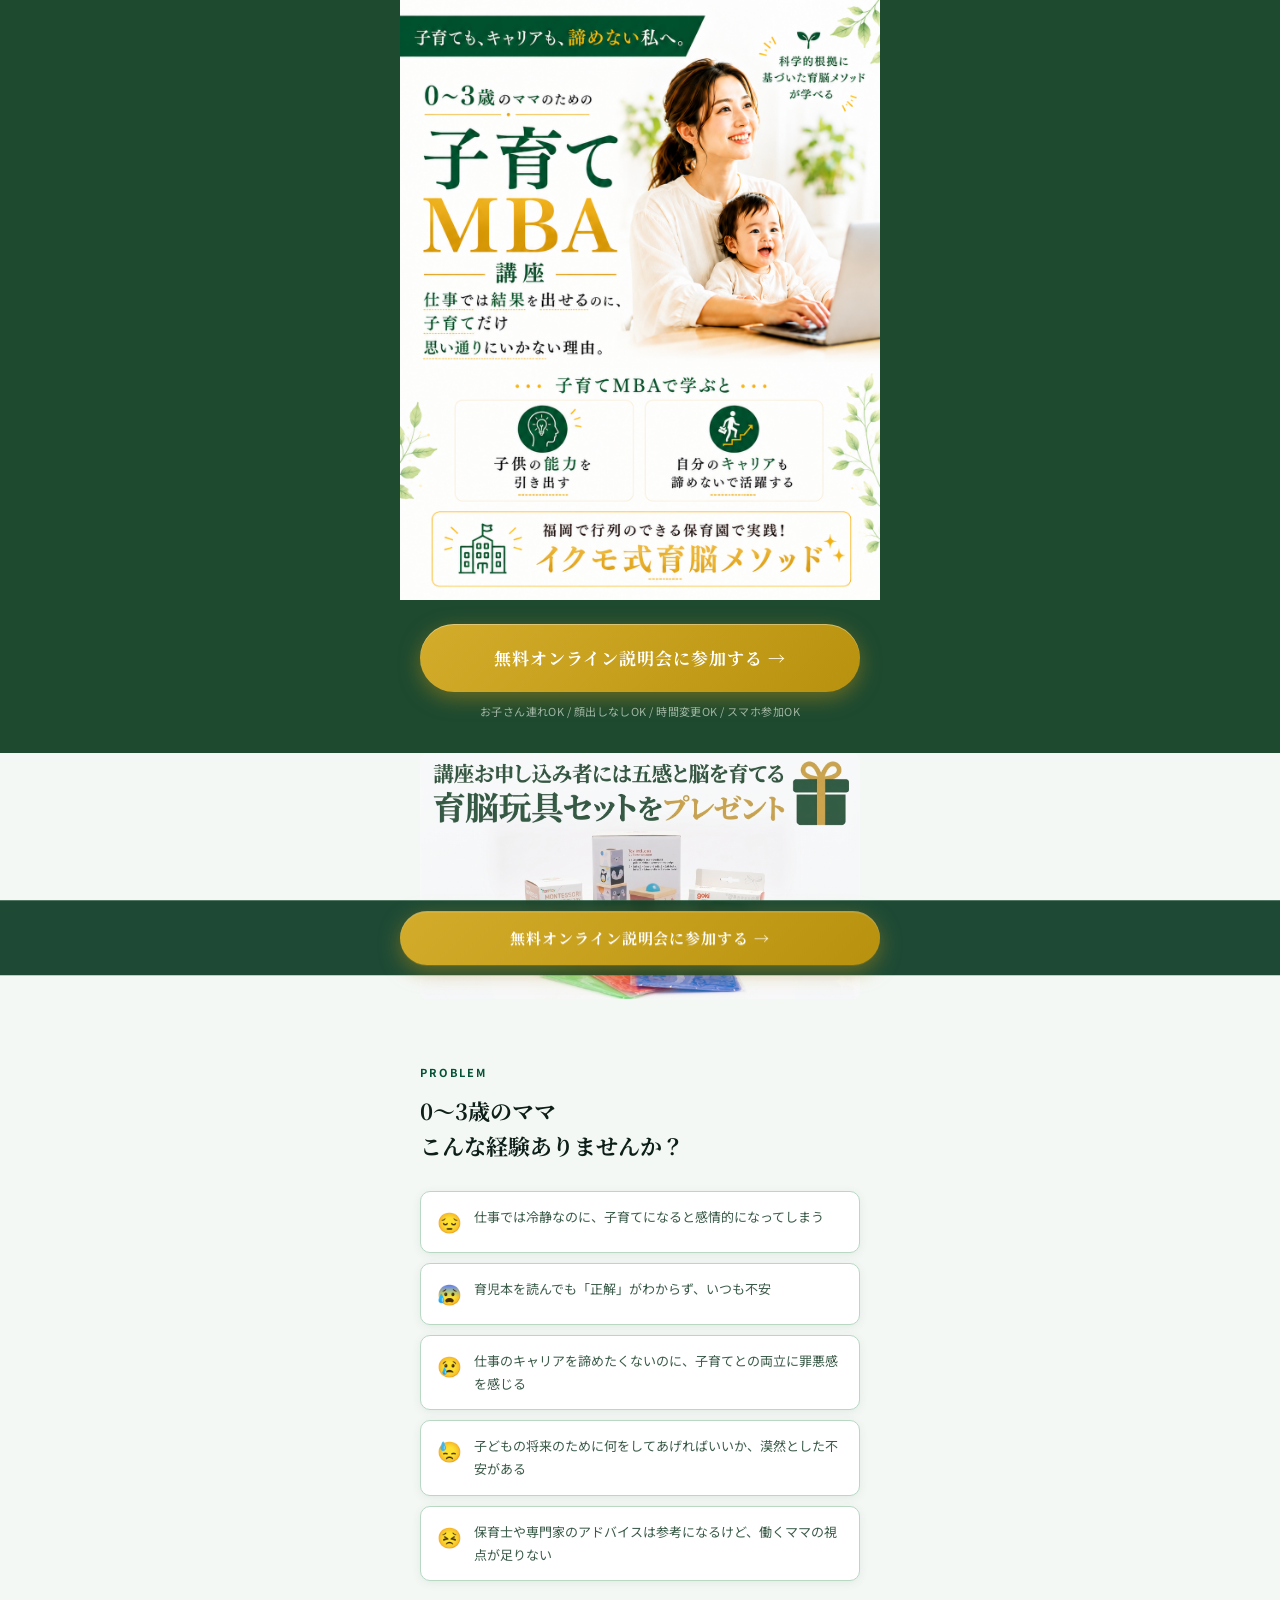
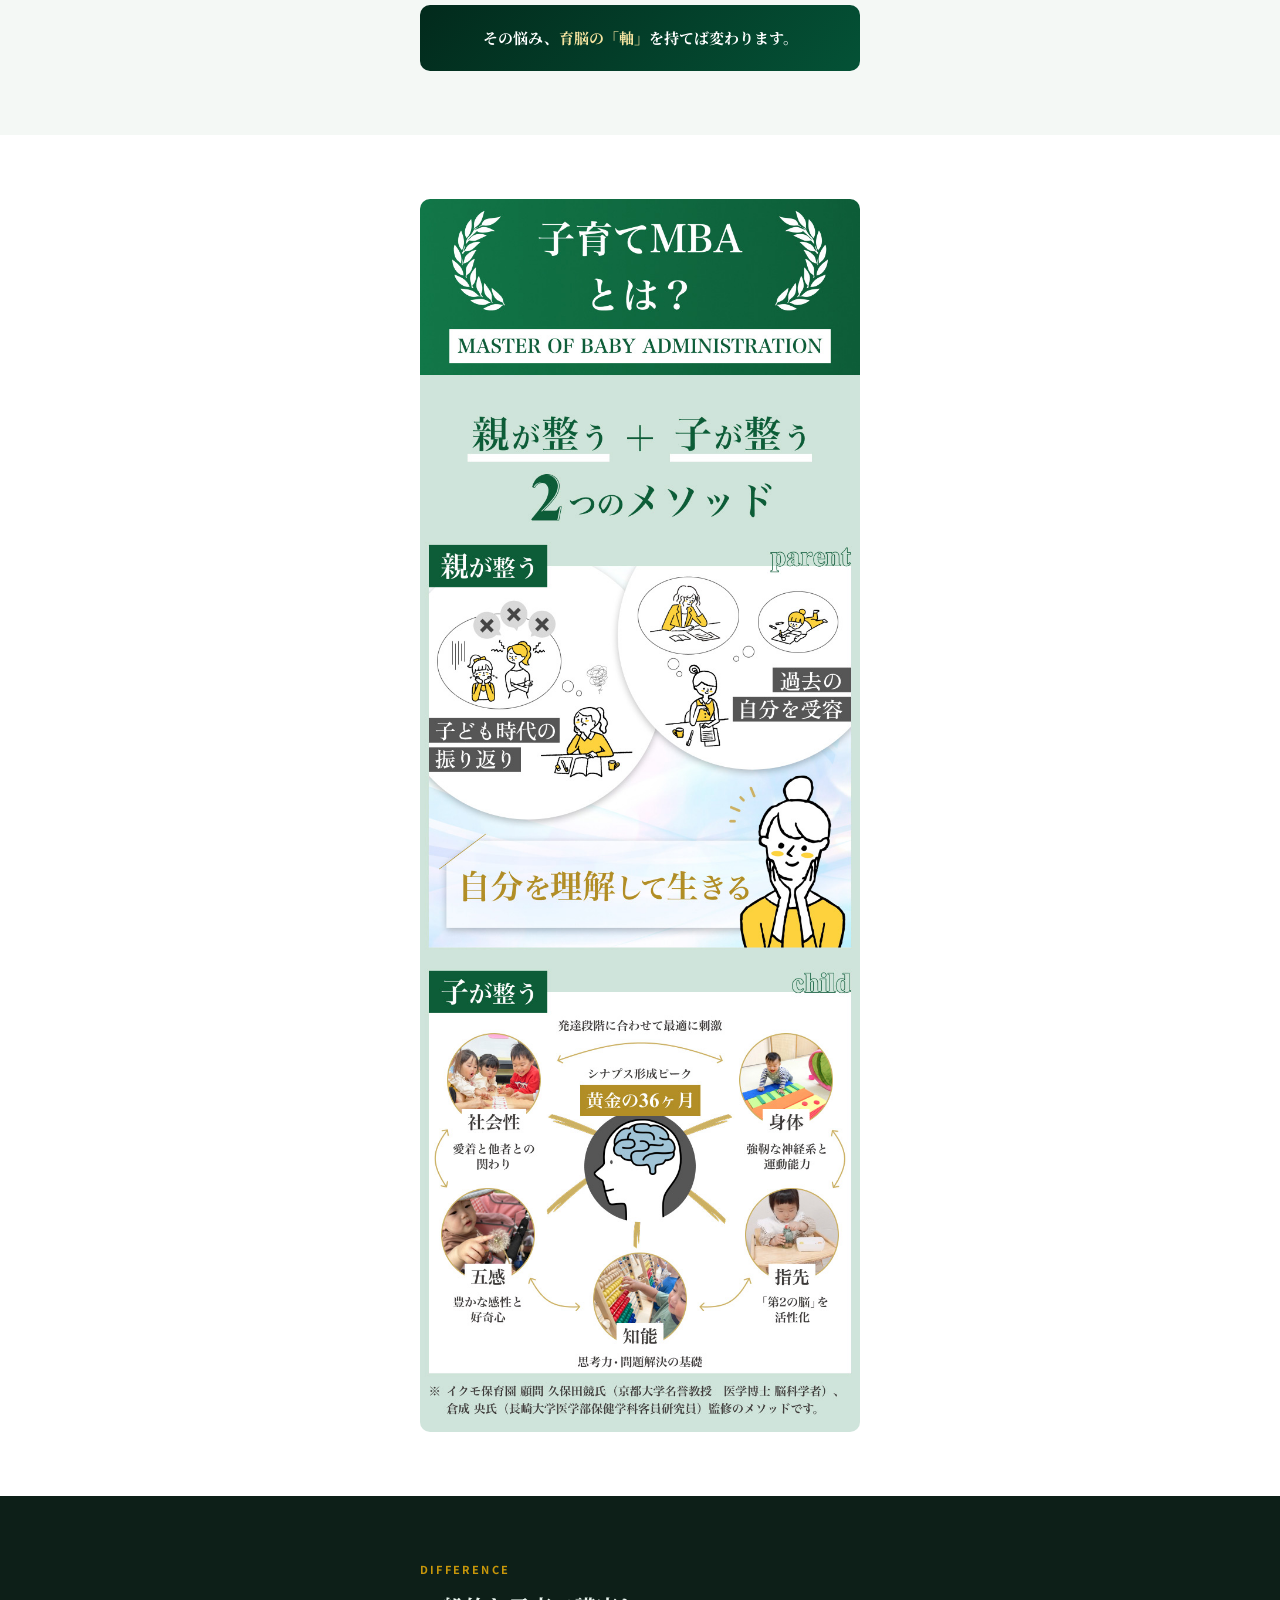
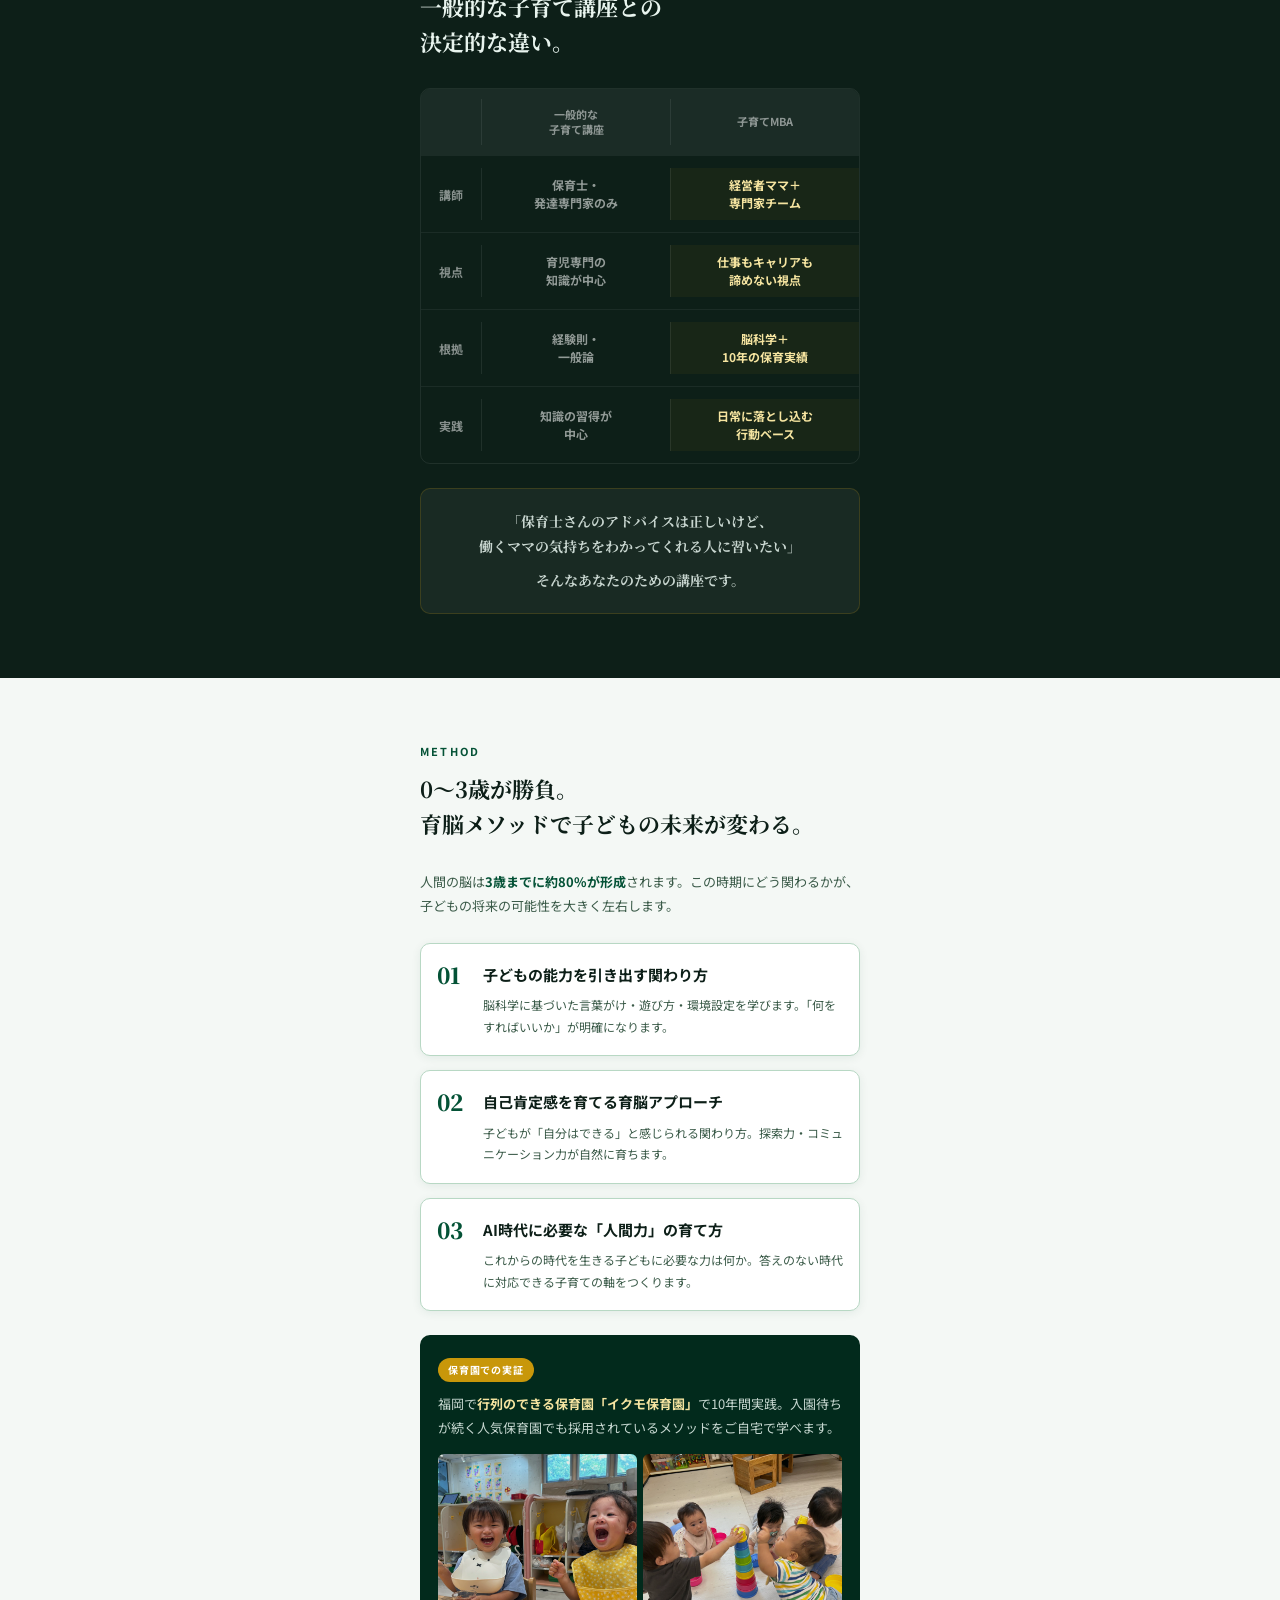
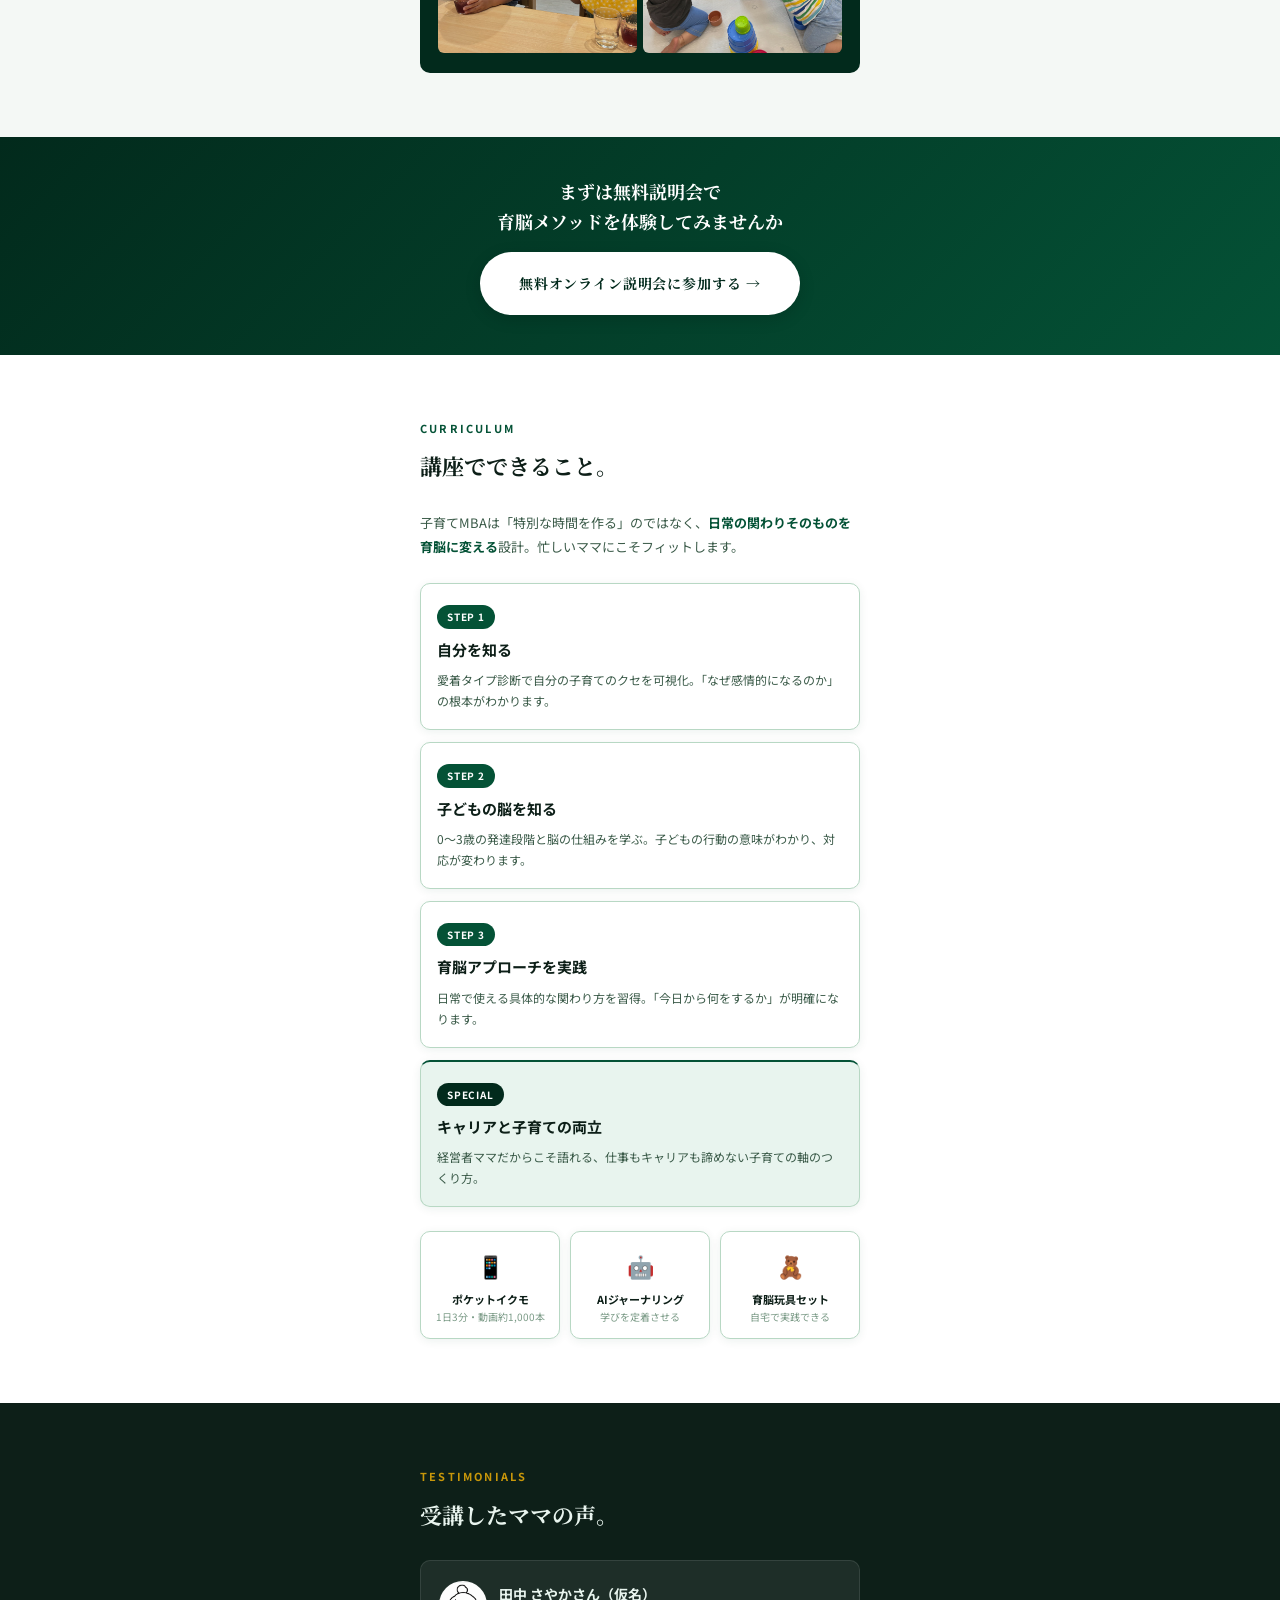
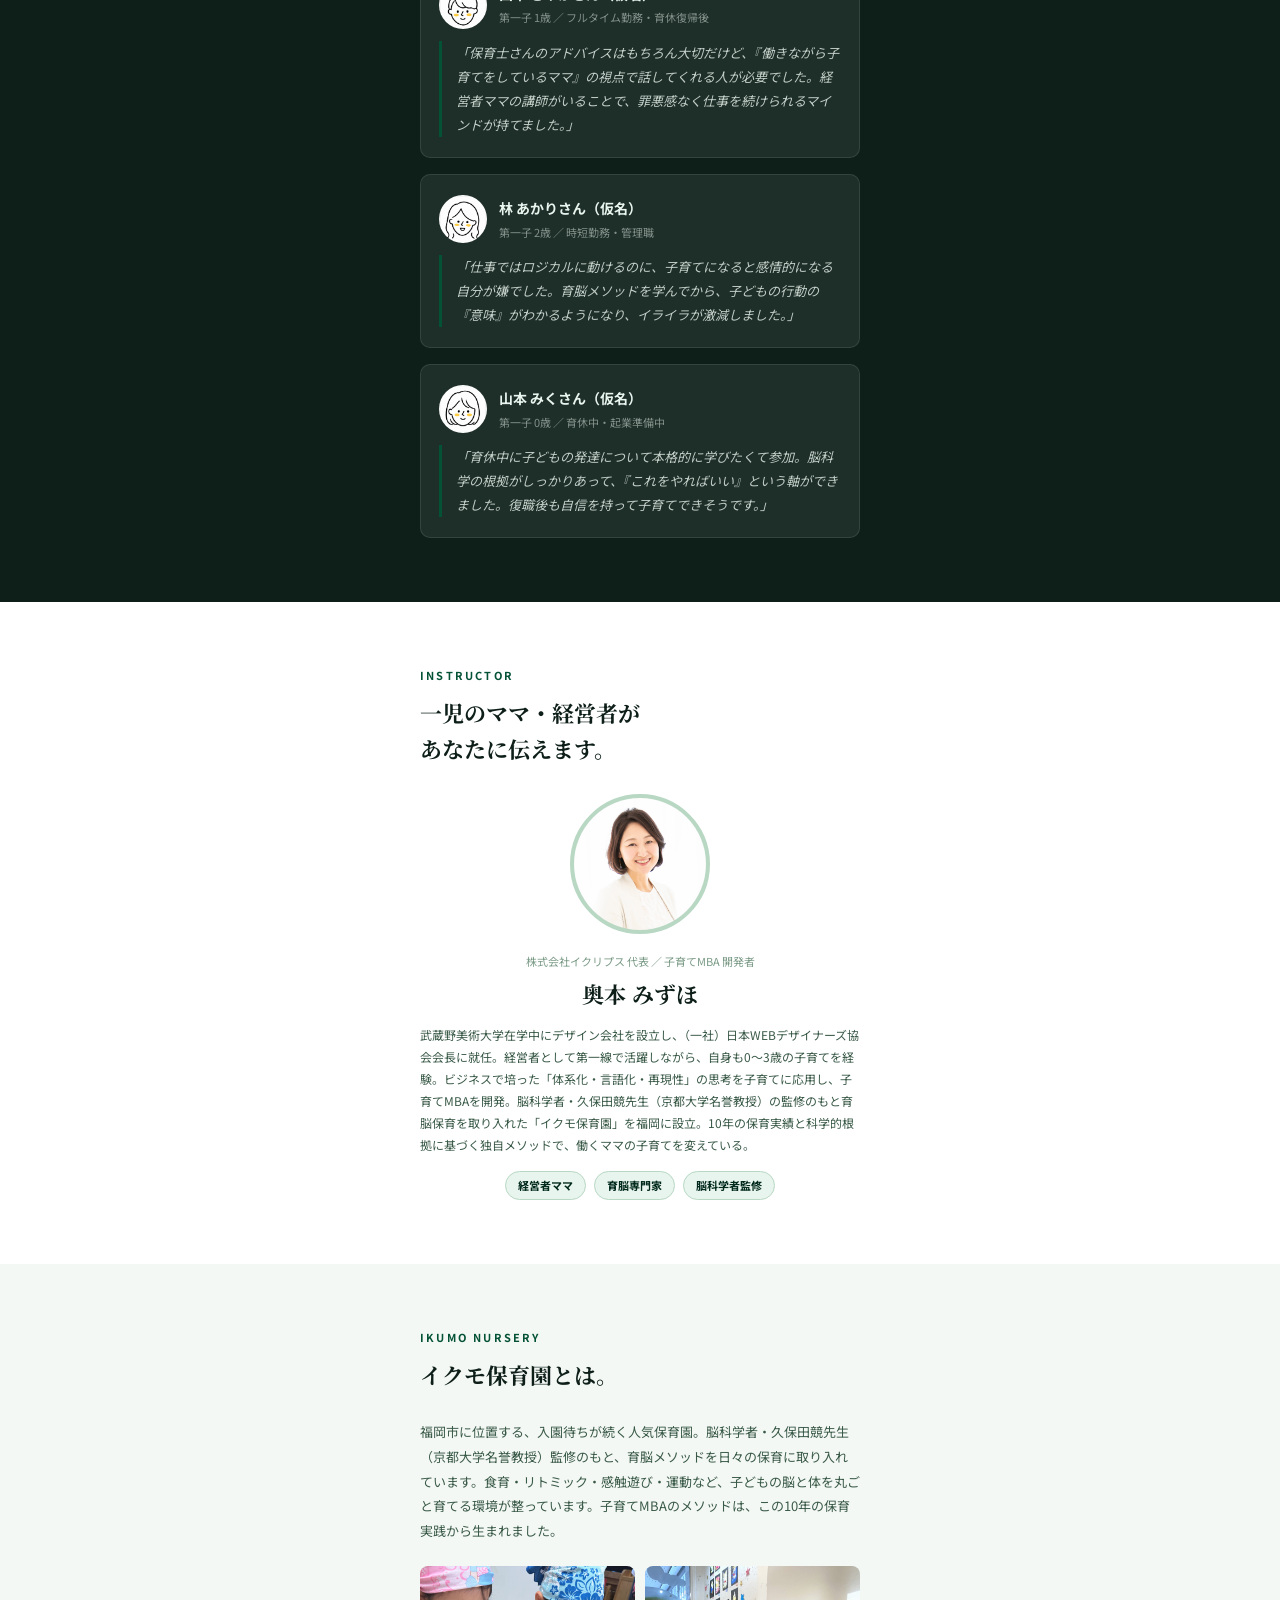
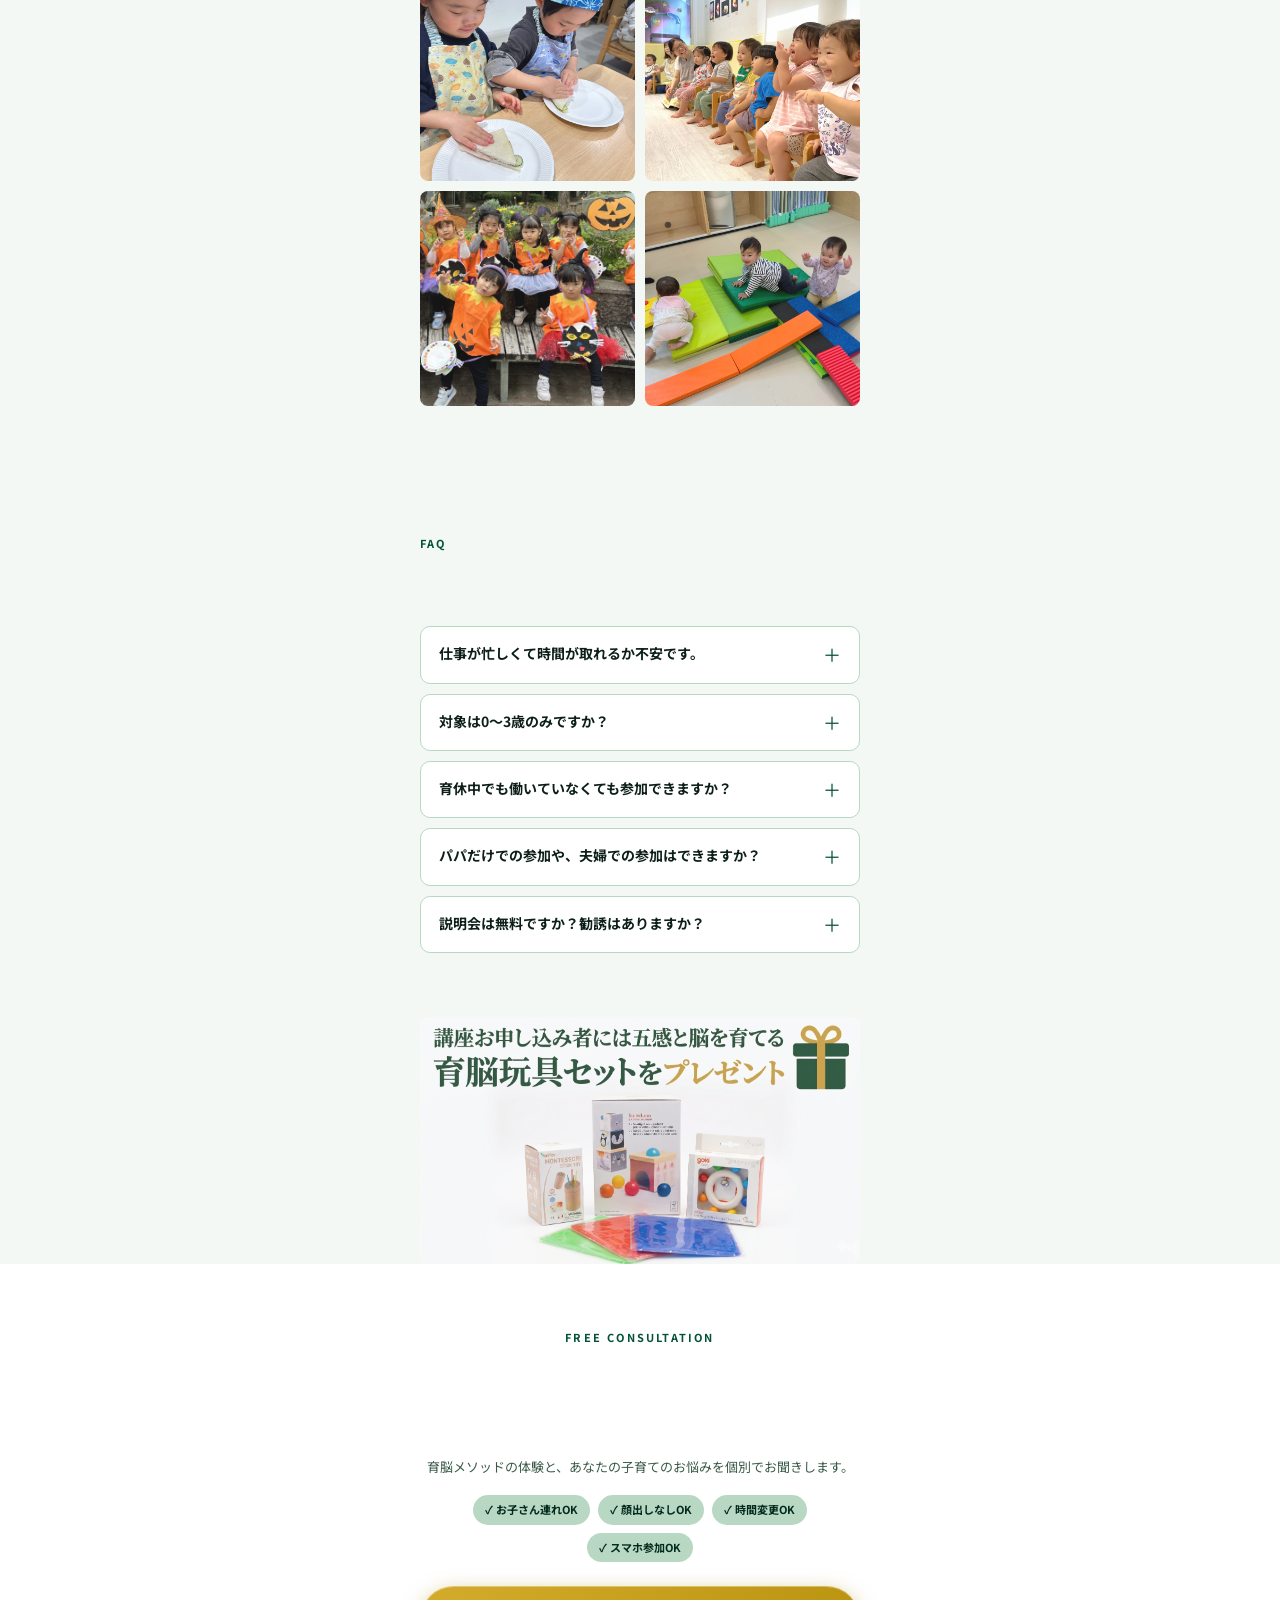
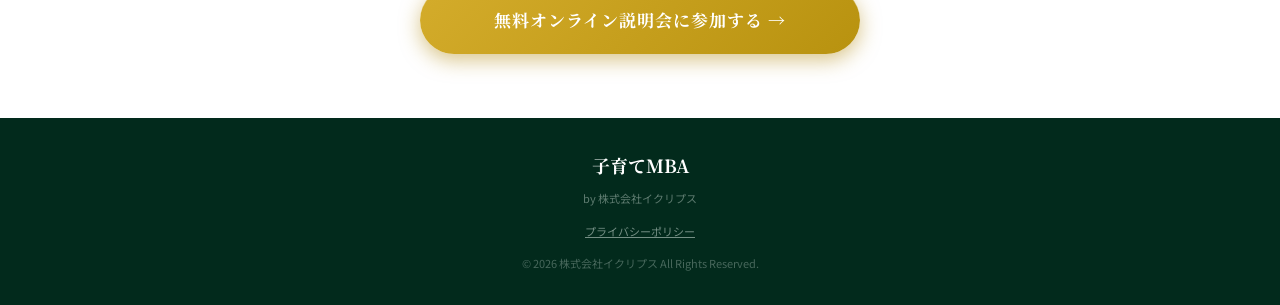
==== kosodate-mba/index.html @ a5f37bc0 "fix: バッジ「売り込みなし」→「スマホ参加OK」に変更（v5・v6）" ====
<!DOCTYPE html>
<html lang="ja">
<head>
  <meta charset="UTF-8">
  <meta name="viewport" content="width=device-width, initial-scale=1.0">
  <title>子育てMBA｜0〜3歳ママのための育脳講座・無料オンライン説明会</title>
  <meta name="description" content="子育ても、キャリアも、諦めない私へ。福岡で行列のできる保育園でも実践する育脳メソッドを、経営者ママが体系化。0〜3歳のママ向け無料オンライン説明会受付中。">
  <link rel="icon" type="image/svg+xml" href="favicon.svg">
  <link rel="preconnect" href="https://fonts.googleapis.com">
  <link rel="preconnect" href="https://fonts.gstatic.com" crossorigin>
  <link href="https://fonts.googleapis.com/css2?family=Noto+Serif+JP:wght@400;700;900&family=Noto+Sans+JP:wght@400;500;700&display=swap" rel="stylesheet">
  <link rel="stylesheet" href="style.css">
  <!-- Meta Pixel Code -->
  <script>
  !function(f,b,e,v,n,t,s)
  {if(f.fbq)return;n=f.fbq=function(){n.callMethod?
  n.callMethod.apply(n,arguments):n.queue.push(arguments)};
  if(!f._fbq)f._fbq=n;n.push=n;n.loaded=!0;n.version='2.0';
  n.queue=[];t=b.createElement(e);t.async=!0;
  t.src=v;s=b.getElementsByTagName(e)[0];
  s.parentNode.insertBefore(t,s)}(window, document,'script',
  'https://connect.facebook.net/en_US/fbevents.js');
  fbq('init', '1213838167406793');
  fbq('track', 'PageView');
  </script>
  <noscript><img height="1" width="1" style="display:none"
  src="https://www.facebook.com/tr?id=1213838167406793&ev=PageView&noscript=1"
  /></noscript>
  <!-- End Meta Pixel Code -->
</head>
<body>

  <!-- ファーストビュー -->
  <section class="hero">
    <img src="images/hero-firstview.png" alt="子育てMBA ファーストビュー" class="hero-image">
    <div class="hero-cta-wrap">
      <a href="https://sub.kosodate-mba.com/event/70TPlemD8r0L/register" target="_blank" rel="noopener" class="btn-cta">無料オンライン説明会に参加する →</a>
      <p class="hero-cta-note">お子さん連れOK / 顔出しなしOK / 時間変更OK / スマホ参加OK</p>
    </div>
  </section>

  <!-- イベントバナー①  -->
  <div class="container">
    <a href="https://sub.kosodate-mba.com/event/70TPlemD8r0L/register" target="_blank" rel="noopener">
      <img src="images/event-banner.png" alt="子育てMBA開講 耳だけ参加WELCOME 先着特典あり" class="event-banner">
    </a>
  </div>

  <!-- 共感セクション -->
  <section class="section section-light" id="problem">
    <div class="container">
      <p class="section-eyebrow">PROBLEM</p>
      <h2 class="section-title">0〜3歳のママ<br>こんな経験ありませんか？</h2>
      <div class="empathy-list">
        <div class="empathy-item">
          <span class="empathy-icon">😔</span>
          <p>仕事では冷静なのに、子育てになると感情的になってしまう</p>
        </div>
        <div class="empathy-item">
          <span class="empathy-icon">😰</span>
          <p>育児本を読んでも「正解」がわからず、いつも不安</p>
        </div>
        <div class="empathy-item">
          <span class="empathy-icon">😢</span>
          <p>仕事のキャリアを諦めたくないのに、子育てとの両立に罪悪感を感じる</p>
        </div>
        <div class="empathy-item">
          <span class="empathy-icon">😓</span>
          <p>子どもの将来のために何をしてあげればいいか、漠然とした不安がある</p>
        </div>
        <div class="empathy-item">
          <span class="empathy-icon">😣</span>
          <p>保育士や専門家のアドバイスは参考になるけど、働くママの視点が足りない</p>
        </div>
      </div>
      <div class="problem-insight">
        <p class="problem-insight-text">その悩み、<strong>育脳の「軸」</strong>を持てば変わります。</p>
      </div>
    </div>
  </section>

  <!-- 2つのメソッド -->
  <section class="section section-white" id="two-methods">
    <div class="container">
      <img src="images/two-methods.jpg" alt="子育てMBAとは？ 親が整う＋子が整う 2つのメソッド" class="two-methods-img">
    </div>
  </section>

  <!-- 他講座との違い -->
  <section class="section section-charcoal" id="difference">
    <div class="container">
      <p class="section-eyebrow eyebrow-gold">DIFFERENCE</p>
      <h2 class="section-title section-title-light">一般的な子育て講座との<br>決定的な違い。</h2>

      <div class="diff-table">
        <div class="diff-header">
          <div class="diff-col-label"></div>
          <div class="diff-col-other">一般的な<br>子育て講座</div>
          <div class="diff-col-mba">子育てMBA</div>
        </div>
        <div class="diff-row">
          <div class="diff-col-label">講師</div>
          <div class="diff-col-other">保育士・<br>発達専門家のみ</div>
          <div class="diff-col-mba accent">経営者ママ＋<br>専門家チーム</div>
        </div>
        <div class="diff-row">
          <div class="diff-col-label">視点</div>
          <div class="diff-col-other">育児専門の<br>知識が中心</div>
          <div class="diff-col-mba accent">仕事もキャリアも<br>諦めない視点</div>
        </div>
        <div class="diff-row">
          <div class="diff-col-label">根拠</div>
          <div class="diff-col-other">経験則・<br>一般論</div>
          <div class="diff-col-mba accent">脳科学＋<br>10年の保育実績</div>
        </div>
        <div class="diff-row">
          <div class="diff-col-label">実践</div>
          <div class="diff-col-other">知識の習得が<br>中心</div>
          <div class="diff-col-mba accent">日常に落とし込む<br>行動ベース</div>
        </div>
      </div>

      <div class="diff-message">
        <p>「保育士さんのアドバイスは正しいけど、<br>働くママの気持ちをわかってくれる人に習いたい」</p>
        <p class="diff-message-sub">そんなあなたのための講座です。</p>
      </div>
    </div>
  </section>

  <!-- 育脳メソッド -->
  <section class="section section-light" id="method">
    <div class="container">
      <p class="section-eyebrow">METHOD</p>
      <h2 class="section-title">0〜3歳が勝負。<br>育脳メソッドで子どもの未来が変わる。</h2>
      <p class="method-lead">人間の脳は<strong>3歳までに約80%が形成</strong>されます。この時期にどう関わるかが、子どもの将来の可能性を大きく左右します。</p>

      <div class="method-steps">
        <div class="method-step">
          <div class="method-step-num">01</div>
          <div class="method-step-body">
            <h3>子どもの能力を引き出す関わり方</h3>
            <p>脳科学に基づいた言葉がけ・遊び方・環境設定を学びます。「何をすればいいか」が明確になります。</p>
          </div>
        </div>
        <div class="method-step">
          <div class="method-step-num">02</div>
          <div class="method-step-body">
            <h3>自己肯定感を育てる育脳アプローチ</h3>
            <p>子どもが「自分はできる」と感じられる関わり方。探索力・コミュニケーション力が自然に育ちます。</p>
          </div>
        </div>
        <div class="method-step">
          <div class="method-step-num">03</div>
          <div class="method-step-body">
            <h3>AI時代に必要な「人間力」の育て方</h3>
            <p>これからの時代を生きる子どもに必要な力は何か。答えのない時代に対応できる子育ての軸をつくります。</p>
          </div>
        </div>
      </div>

      <div class="proof-box">
        <p class="proof-box-label">保育園での実証</p>
        <p class="proof-box-text">福岡で<strong>行列のできる保育園「イクモ保育園」</strong>で10年間実践。入園待ちが続く人気保育園でも採用されているメソッドをご自宅で学べます。</p>
        <div class="proof-photos">
          <img src="images/proof-01.jpg" alt="イクモ保育園の様子" class="proof-photo">
          <img src="images/proof-03.jpg" alt="ブロック通し遊び" class="proof-photo">
        </div>
      </div>
    </div>
  </section>

  <!-- 中間CTA -->
  <div class="mid-cta">
    <div class="container">
      <p class="mid-cta-text">まずは無料説明会で<br>育脳メソッドを体験してみませんか</p>
      <a href="https://sub.kosodate-mba.com/event/70TPlemD8r0L/register" target="_blank" rel="noopener" class="btn-cta btn-cta-white">無料オンライン説明会に参加する →</a>
    </div>
  </div>

  <!-- プログラム内容 -->
  <section class="section section-white" id="program">
    <div class="container">
      <p class="section-eyebrow">CURRICULUM</p>
      <h2 class="section-title">講座でできること。</h2>
      <p class="program-note">子育てMBAは「特別な時間を作る」のではなく、<strong>日常の関わりそのものを育脳に変える</strong>設計。忙しいママにこそフィットします。</p>

      <div class="curriculum-grid">
        <div class="curriculum-item">
          <div class="curriculum-body">
            <span class="curriculum-step">STEP 1</span>
            <h3>自分を知る</h3>
            <p>愛着タイプ診断で自分の子育てのクセを可視化。「なぜ感情的になるのか」の根本がわかります。</p>
          </div>
        </div>
        <div class="curriculum-item">
          <div class="curriculum-body">
            <span class="curriculum-step">STEP 2</span>
            <h3>子どもの脳を知る</h3>
            <p>0〜3歳の発達段階と脳の仕組みを学ぶ。子どもの行動の意味がわかり、対応が変わります。</p>
          </div>
        </div>
        <div class="curriculum-item">
          <div class="curriculum-body">
            <span class="curriculum-step">STEP 3</span>
            <h3>育脳アプローチを実践</h3>
            <p>日常で使える具体的な関わり方を習得。「今日から何をするか」が明確になります。</p>
          </div>
        </div>
        <div class="curriculum-item curriculum-item-accent">
          <div class="curriculum-body">
            <span class="curriculum-step curriculum-step-accent">SPECIAL</span>
            <h3>キャリアと子育ての両立</h3>
            <p>経営者ママだからこそ語れる、仕事もキャリアも諦めない子育ての軸のつくり方。</p>
          </div>
        </div>
      </div>

      <div class="tools-row">
        <div class="tools-item">
          <p class="tools-icon">📱</p>
          <p class="tools-name">ポケットイクモ<br><small>1日3分・動画約1,000本</small></p>
        </div>
        <div class="tools-item">
          <p class="tools-icon">🤖</p>
          <p class="tools-name">AIジャーナリング<br><small>学びを定着させる</small></p>
        </div>
        <div class="tools-item">
          <p class="tools-icon">🧸</p>
          <p class="tools-name">育脳玩具セット<br><small>自宅で実践できる</small></p>
        </div>
      </div>
    </div>
  </section>

  <!-- 受講者の声 -->
  <section class="section section-charcoal" id="voice">
    <div class="container">
      <p class="section-eyebrow eyebrow-gold">TESTIMONIALS</p>
      <h2 class="section-title section-title-light">受講したママの声。</h2>
      <div class="voice-list">
        <div class="voice-card">
          <div class="voice-header">
            <div class="voice-avatar voice-avatar-1"></div>
            <div>
              <p class="voice-name">田中 さやかさん（仮名）</p>
              <p class="voice-meta">第一子 1歳 ／ フルタイム勤務・育休復帰後</p>
            </div>
          </div>
          <p class="voice-text">「保育士さんのアドバイスはもちろん大切だけど、『働きながら子育てをしているママ』の視点で話してくれる人が必要でした。経営者ママの講師がいることで、罪悪感なく仕事を続けられるマインドが持てました。」</p>
        </div>
        <div class="voice-card">
          <div class="voice-header">
            <div class="voice-avatar voice-avatar-2"></div>
            <div>
              <p class="voice-name">林 あかりさん（仮名）</p>
              <p class="voice-meta">第一子 2歳 ／ 時短勤務・管理職</p>
            </div>
          </div>
          <p class="voice-text">「仕事ではロジカルに動けるのに、子育てになると感情的になる自分が嫌でした。育脳メソッドを学んでから、子どもの行動の『意味』がわかるようになり、イライラが激減しました。」</p>
        </div>
        <div class="voice-card">
          <div class="voice-header">
            <div class="voice-avatar voice-avatar-3"></div>
            <div>
              <p class="voice-name">山本 みくさん（仮名）</p>
              <p class="voice-meta">第一子 0歳 ／ 育休中・起業準備中</p>
            </div>
          </div>
          <p class="voice-text">「育休中に子どもの発達について本格的に学びたくて参加。脳科学の根拠がしっかりあって、『これをやればいい』という軸ができました。復職後も自信を持って子育てできそうです。」</p>
        </div>
      </div>
    </div>
  </section>

  <!-- 講師紹介 -->
  <section class="section section-white" id="instructor">
    <div class="container">
      <p class="section-eyebrow">INSTRUCTOR</p>
      <h2 class="section-title">一児のママ・経営者が<br>あなたに伝えます。</h2>
      <div class="about-wrap">
        <img src="images/okumo.png" alt="奥本みずほ" class="about-photo">
        <div class="about-body">
          <p class="about-label">株式会社イクリプス 代表 ／ 子育てMBA 開発者</p>
          <p class="about-name">奥本 みずほ</p>
          <p class="about-desc">武蔵野美術大学在学中にデザイン会社を設立し、（一社）日本WEBデザイナーズ協会会長に就任。経営者として第一線で活躍しながら、自身も0〜3歳の子育てを経験。ビジネスで培った「体系化・言語化・再現性」の思考を子育てに応用し、子育てMBAを開発。脳科学者・久保田競先生（京都大学名誉教授）の監修のもと育脳保育を取り入れた「イクモ保育園」を福岡に設立。10年の保育実績と科学的根拠に基づく独自メソッドで、働くママの子育てを変えている。</p>
          <div class="about-badge-row">
            <span class="about-badge">経営者ママ</span>
            <span class="about-badge">育脳専門家</span>
            <span class="about-badge">脳科学者監修</span>
          </div>
        </div>
      </div>
    </div>
  </section>

  <!-- イクモ保育園 -->
  <section class="section section-light" id="ikumo">
    <div class="container">
      <p class="section-eyebrow">IKUMO NURSERY</p>
      <h2 class="section-title">イクモ保育園とは。</h2>
      <p class="ikumo-lead">福岡市に位置する、入園待ちが続く人気保育園。脳科学者・久保田競先生（京都大学名誉教授）監修のもと、育脳メソッドを日々の保育に取り入れています。食育・リトミック・感触遊び・運動など、子どもの脳と体を丸ごと育てる環境が整っています。子育てMBAのメソッドは、この10年の保育実践から生まれました。</p>
      <div class="ikumo-grid">
        <div class="ikumo-photo-wrap">
          <img src="images/ikumo-01.jpg" alt="食育・ピザ作り" class="ikumo-photo">
        </div>
        <div class="ikumo-photo-wrap">
          <img src="images/ikumo-02.jpg" alt="リトミック" class="ikumo-photo">
        </div>
        <div class="ikumo-photo-wrap">
          <img src="images/ikumo-03.jpg" alt="感触・知育遊び" class="ikumo-photo">
        </div>
        <div class="ikumo-photo-wrap">
          <img src="images/ikumo-04.jpg" alt="運動あそび" class="ikumo-photo">
        </div>
      </div>
    </div>
  </section>

  <!-- FAQ -->
  <section class="section section-light" id="faq">
    <div class="container">
      <p class="section-eyebrow">FAQ</p>
      <h2 class="section-title">よくある質問。</h2>
      <div class="faq-list">
        <details class="faq-item">
          <summary class="faq-q">仕事が忙しくて時間が取れるか不安です。</summary>
          <p class="faq-a">子育てMBAは「特別な時間を作る」ものではなく、日常の関わりそのものを育脳に変える設計です。付属のポケットイクモは1日3分から。忙しいワーキングママほどフィットする内容になっています。</p>
        </details>
        <details class="faq-item">
          <summary class="faq-q">対象は0〜3歳のみですか？</summary>
          <p class="faq-a">参加対象は、0〜3歳のお子さまをお持ちのママ・パパ、および妊娠中の方です。4歳以上のお子さましかいらっしゃらない場合は、対象外となりますのでご了承ください。</p>
        </details>
        <details class="faq-item">
          <summary class="faq-q">育休中でも働いていなくても参加できますか？</summary>
          <p class="faq-a">もちろんです。育休中・専業主婦の方も多く参加されています。「いずれ仕事に戻りたい」「子育ての軸が欲しい」という方にもぴったりの内容です。</p>
        </details>
        <details class="faq-item">
          <summary class="faq-q">パパだけでの参加や、夫婦での参加はできますか？</summary>
          <p class="faq-a">もちろんご参加いただけます。ビジネス思考で体系化された内容はパパにも「腑に落ちた」という声が多くあります。夫婦で同じ育脳の軸を持つと、子育てのすれ違いも減ります。</p>
        </details>
        <details class="faq-item">
          <summary class="faq-q">説明会は無料ですか？勧誘はありますか？</summary>
          <p class="faq-a">オンライン説明会は完全無料です。売り込みも一切ありません。育脳メソッドの体験と、あなたの子育てのお悩みをじっくりお聞きする場です。</p>
        </details>
      </div>
    </div>
  </section>

  <!-- イベントバナー② -->
  <div class="container">
    <a href="https://sub.kosodate-mba.com/event/70TPlemD8r0L/register" target="_blank" rel="noopener">
      <img src="images/event-banner.png" alt="子育てMBA開講 耳だけ参加WELCOME 先着特典あり" class="event-banner">
    </a>
  </div>

  <!-- 最終CTA -->
  <section class="section section-white" id="contact">
    <div class="container" style="text-align:center">
      <p class="section-eyebrow">FREE CONSULTATION</p>
      <h2 class="section-title">無料オンライン説明会に<br>参加する</h2>
      <p class="contact-lead">育脳メソッドの体験と、あなたの子育てのお悩みを個別でお聞きします。</p>
      <div class="contact-badges" style="justify-content:center">
        <span class="badge">✓ お子さん連れOK</span>
        <span class="badge">✓ 顔出しなしOK</span>
        <span class="badge">✓ 時間変更OK</span>
        <span class="badge">✓ スマホ参加OK</span>
      </div>
<a href="https://sub.kosodate-mba.com/event/70TPlemD8r0L/register" target="_blank" rel="noopener" class="btn-cta">無料オンライン説明会に参加する →</a>
    </div>
  </section>

  <footer class="footer">
    <div class="container footer-inner">
      <p class="footer-logo">子育てMBA</p>
      <p class="footer-sub">by 株式会社イクリプス</p>
      <a href="https://sub.kosodate-mba.com/p/IHfyeh1bGSBT" target="_blank" rel="noopener" class="footer-privacy">プライバシーポリシー</a>
      <p class="footer-copy">© 2026 株式会社イクリプス All Rights Reserved.</p>
    </div>
  </footer>

  <div class="sticky-cta" id="stickyCta">
    <a href="https://sub.kosodate-mba.com/event/70TPlemD8r0L/register" target="_blank" rel="noopener" class="btn-cta">無料オンライン説明会に参加する →</a>
  </div>

  <script src="script.js"></script>
</body>
</html>
---- kosodate-mba/style.css ----
/* ===== v5 — 0〜3歳ママ向け 育脳LP ===== */
/* Theme: Deep Green × Gold — warm, trustworthy, professional */

:root {
  --green:        #045236;
  --green-dark:   #022a1c;
  --green-mid:    #0a6e48;
  --green-light:  #b8d8c4;
  --green-pale:   #e8f4ee;
  --charcoal:     #0d1f18;
  --charcoal-mid: #1a3326;
  --gold:         #c8970a;
  --gold-light:   #f5e4a0;
  --bg-light:     #f4f8f5;
  --bg-white:     #ffffff;
  --text-primary: #0d1f18;
  --text-secondary:#3a5a48;
  --text-muted:   #7a9a86;
  --text-light:   #e8f4ee;
  --border:       #b8d8c4;
  --radius:       10px;
  --max-w:        480px;
  --shadow-sm:    0 2px 10px rgba(4,82,54,.08);
  --shadow-md:    0 6px 28px rgba(4,82,54,.14);
}

*,*::before,*::after{box-sizing:border-box;margin:0;padding:0}
html{scroll-behavior:smooth}
body{font-family:'Noto Sans JP',sans-serif;font-size:15px;line-height:1.75;color:var(--text-primary);background:var(--bg-light);-webkit-text-size-adjust:100%}
img{max-width:100%;height:auto;display:block}
a{color:inherit;text-decoration:none}
ul{list-style:none;padding:0}

.container{width:100%;max-width:var(--max-w);margin:0 auto;padding:0 20px}

/* Buttons */
.btn-cta{display:block;width:100%;padding:19px 20px;background:linear-gradient(135deg,#d4ac2b 0%,#b8920f 100%);color:#fff;font-family:'Noto Serif JP',serif;font-size:17px;font-weight:700;letter-spacing:.06em;text-align:center;border-radius:50px;border:none;cursor:pointer;transition:transform .15s,box-shadow .2s;box-shadow:0 6px 20px rgba(180,140,20,.5);position:relative}
.btn-cta::after{content:'';display:block;position:absolute;inset:0;border-radius:50px;box-shadow:inset 0 1px 0 rgba(255,255,255,.35)}
.btn-cta:hover{transform:translateY(-2px);box-shadow:0 10px 28px rgba(180,140,20,.65)}
.btn-cta:active{transform:translateY(0)}
.btn-cta-white{background:#fff;color:var(--green-dark);box-shadow:0 4px 16px rgba(0,0,0,.15)}
.btn-cta-white::after{display:none}
.btn-cta-white:hover{transform:translateY(-2px);background:var(--green-pale);box-shadow:0 8px 24px rgba(0,0,0,.2)}

/* Sections */
.section{padding:64px 0}
.section-charcoal{background:var(--charcoal)}
.section-white{background:var(--bg-white)}
.section-light{background:var(--bg-light)}
.section-eyebrow{font-size:11px;font-weight:700;letter-spacing:.2em;color:var(--green);margin-bottom:10px}
.eyebrow-gold{color:var(--gold)}
.section-title{font-family:'Noto Serif JP',serif;font-size:22px;font-weight:700;line-height:1.6;color:var(--text-primary);margin-bottom:28px}
.section-title-light{color:var(--text-light)}

/* Hero */
.hero{background:#1e4a30}
.hero-image{width:100%;max-width:var(--max-w);margin:0 auto;display:block}
.hero-cta-wrap{max-width:var(--max-w);margin:0 auto;padding:24px 20px 32px;display:flex;flex-direction:column;align-items:center;gap:10px}
.hero-cta-note{font-size:11px;color:rgba(232,244,238,.65);text-align:center;letter-spacing:.04em}

/* Event Banner */
.event-banner{width:100%;display:block;opacity:.85;border-radius:8px}

/* Two Methods */
.two-methods-img{width:100%;border-radius:var(--radius)}

/* Empathy */
.empathy-list{display:flex;flex-direction:column;gap:10px;margin-bottom:24px}
.empathy-item{display:flex;align-items:flex-start;gap:12px;background:#fff;border:1px solid var(--border);border-radius:var(--radius);padding:14px 16px;box-shadow:var(--shadow-sm)}
.empathy-icon{font-size:20px;flex-shrink:0;line-height:1.6}
.empathy-item p{font-size:13px;line-height:1.75;color:var(--text-secondary)}

.problem-insight{background:linear-gradient(135deg,var(--green-dark) 0%,var(--green) 100%);border-radius:var(--radius);padding:20px 18px;text-align:center}
.problem-insight-text{font-family:'Noto Serif JP',serif;font-size:15px;font-weight:700;color:#fff;line-height:1.7}
.problem-insight-text strong{color:var(--gold-light)}

/* About program */
.about-program-lead{font-size:13px;line-height:1.9;color:var(--text-secondary);margin-bottom:28px}
.about-program-lead strong{color:var(--green)}

.feature-cards{display:flex;flex-direction:column;gap:14px}
.feature-card{background:#fff;border:1px solid var(--border);border-radius:var(--radius);padding:20px 16px;box-shadow:var(--shadow-sm);border-left:4px solid var(--green)}
.feature-icon-wrap{width:44px;height:44px;background:var(--green-pale);border-radius:50%;display:flex;align-items:center;justify-content:center;margin-bottom:12px}
.feature-icon{font-size:22px}
.feature-card h3{font-family:'Noto Serif JP',serif;font-size:16px;font-weight:700;color:var(--text-primary);margin-bottom:8px}
.feature-card p{font-size:12px;line-height:1.8;color:var(--text-secondary)}

/* Difference */
.diff-table{border-radius:var(--radius);overflow:hidden;margin-bottom:24px;border:1px solid rgba(255,255,255,.08)}
.diff-header,.diff-row{display:grid;grid-template-columns:60px 1fr 1fr}
.diff-header{background:rgba(255,255,255,.06);padding:10px 0}
.diff-col-label{display:flex;align-items:center;justify-content:center;font-size:11px;font-weight:700;color:rgba(255,255,255,.4);padding:0 8px;text-align:center}
.diff-col-other{display:flex;align-items:center;justify-content:center;font-size:11px;font-weight:700;color:rgba(255,255,255,.5);text-align:center;padding:8px 6px;line-height:1.4;border-left:1px solid rgba(255,255,255,.08)}
.diff-col-mba{display:flex;align-items:center;justify-content:center;font-size:11px;font-weight:700;color:rgba(255,255,255,.5);text-align:center;padding:8px 6px;line-height:1.4;border-left:1px solid rgba(255,255,255,.08)}
.diff-row{border-top:1px solid rgba(255,255,255,.06);padding:12px 0}
.diff-row .diff-col-label{font-size:12px;color:rgba(255,255,255,.5)}
.diff-row .diff-col-other{font-size:12px;color:rgba(255,255,255,.55);line-height:1.5}
.diff-row .diff-col-mba{font-size:12px;color:rgba(255,255,255,.55);line-height:1.5}
.diff-row .diff-col-mba.accent{color:var(--gold-light);font-weight:700;background:rgba(200,151,10,.06)}

.diff-message{background:rgba(255,255,255,.05);border:1px solid rgba(200,151,10,.2);border-radius:var(--radius);padding:20px 18px;text-align:center}
.diff-message p{font-family:'Noto Serif JP',serif;font-size:14px;font-weight:700;color:rgba(232,244,238,.85);line-height:1.75}
.diff-message-sub{color:var(--gold-light);font-size:15px;margin-top:10px}

/* Method */
.method-lead{font-size:13px;line-height:1.9;color:var(--text-secondary);margin-bottom:24px}
.method-lead strong{color:var(--green)}

.method-steps{display:flex;flex-direction:column;gap:14px;margin-bottom:24px}
.method-step{display:flex;align-items:flex-start;gap:14px;background:#fff;border:1px solid var(--border);border-radius:var(--radius);padding:18px 16px;box-shadow:var(--shadow-sm)}
.method-step-num{font-family:'Noto Serif JP',serif;font-size:22px;font-weight:900;color:var(--green);flex-shrink:0;line-height:1.2;min-width:32px}
.method-step-body h3{font-size:15px;font-weight:700;color:var(--text-primary);margin-bottom:6px}
.method-step-body p{font-size:12px;line-height:1.8;color:var(--text-secondary)}

.proof-box{background:var(--green-dark);border-radius:var(--radius);padding:20px 18px}
.proof-box-label{display:inline-block;background:var(--gold);color:#fff;font-size:10px;font-weight:700;letter-spacing:.08em;padding:3px 10px;border-radius:20px;margin-bottom:10px}
.proof-box-text{font-size:13px;line-height:1.85;color:rgba(232,244,238,.85)}
.proof-box-text strong{color:var(--gold-light)}
.proof-photos{display:flex;flex-wrap:nowrap;gap:6px;margin-top:14px}
.proof-photo{flex:1 1 0;min-width:0;width:calc(33.333% - 4px);aspect-ratio:1/1;object-fit:cover;border-radius:6px;opacity:.9}

/* Mid CTA */
.mid-cta{background:linear-gradient(135deg,var(--green-dark) 0%,var(--green) 100%);padding:40px 20px;text-align:center}
.mid-cta .container{display:flex;flex-direction:column;gap:16px;align-items:center}
.mid-cta-text{font-family:'Noto Serif JP',serif;font-size:18px;font-weight:700;color:#fff;line-height:1.65}
.mid-cta .btn-cta-white{max-width:320px;white-space:nowrap;font-size:14px}

/* Curriculum */
.program-note{font-size:13px;line-height:1.85;color:var(--text-secondary);margin-bottom:24px}
.program-note strong{color:var(--green)}
.curriculum-grid{display:flex;flex-direction:column;gap:12px;margin-bottom:24px}
.curriculum-item{background:#fff;border:1px solid var(--border);border-radius:var(--radius);overflow:hidden;box-shadow:var(--shadow-sm)}
.curriculum-item-accent{border-top:2px solid var(--green);background:var(--green-pale)}
.curriculum-body{padding:18px 16px}
.curriculum-step{display:inline-block;background:var(--green);color:#fff;font-size:10px;font-weight:700;letter-spacing:.08em;padding:3px 10px;border-radius:20px;margin-bottom:8px}
.curriculum-step-accent{background:var(--green-dark)}
.curriculum-body h3{font-size:15px;font-weight:700;color:var(--text-primary);margin-bottom:6px}
.curriculum-body p{font-size:12px;line-height:1.75;color:var(--text-secondary)}

.tools-row{display:flex;gap:10px}
.tools-item{flex:1;background:#fff;border:1px solid var(--border);border-radius:var(--radius);padding:14px 10px;text-align:center;box-shadow:var(--shadow-sm)}
.tools-icon{font-size:22px;margin-bottom:6px}
.tools-name{font-size:11px;font-weight:700;color:var(--text-primary);line-height:1.5}
.tools-name small{display:block;font-weight:400;color:var(--text-muted);font-size:10px;margin-top:2px}

/* Present Banner */
.present-banner{width:100%;border-radius:var(--radius);margin-top:48px;opacity:.88}

/* Voice */
.voice-list{display:flex;flex-direction:column;gap:16px}
.voice-card{background:rgba(255,255,255,.07);border:1px solid rgba(255,255,255,.1);border-radius:var(--radius);padding:20px 18px}
.voice-header{display:flex;align-items:center;gap:12px;margin-bottom:12px}
.voice-avatar{width:48px;height:48px;border-radius:50%;flex-shrink:0;background-size:200%;background-repeat:no-repeat}
.voice-avatar-1{background-image:url('images/voice-avatars.png');background-position:0% 0%}
.voice-avatar-2{background-image:url('images/voice-avatars.png');background-position:100% 0%}
.voice-avatar-3{background-image:url('images/voice-avatars.png');background-position:50% 100%}
.voice-name{font-size:14px;font-weight:700;color:var(--text-light)}
.voice-meta{font-size:11px;color:rgba(232,244,238,.5);margin-top:2px}
.voice-text{font-size:13px;line-height:1.85;color:rgba(232,244,238,.8);font-style:italic;border-left:3px solid var(--green);padding-left:14px}

/* About instructor */
.about-wrap{display:flex;flex-direction:column;align-items:center;gap:18px}
.about-photo{width:140px;height:140px;border-radius:50%;object-fit:cover;object-position:center top;border:4px solid var(--green-light);background:var(--green-light)}
.about-label{font-size:11px;color:var(--text-muted);text-align:center;margin-bottom:4px}
.about-name{font-family:'Noto Serif JP',serif;font-size:22px;font-weight:700;color:var(--text-primary);text-align:center;margin-bottom:10px}
.about-desc{font-size:12px;line-height:1.85;color:var(--text-secondary);margin-bottom:14px}
.about-badge-row{display:flex;flex-wrap:wrap;gap:8px;justify-content:center}
.about-badge{background:var(--green-pale);color:var(--green-dark);border:1px solid var(--green-light);font-size:11px;font-weight:700;padding:4px 12px;border-radius:20px}

/* Ikumo */
.ikumo-lead{font-size:13px;line-height:1.9;color:var(--text-secondary);margin-bottom:22px}
.ikumo-grid{display:flex;flex-wrap:wrap;gap:10px}
.ikumo-photo-wrap{width:calc(50% - 5px);display:flex;flex-direction:column;gap:5px}
.ikumo-photo{width:100%;aspect-ratio:1/1;object-fit:cover;border-radius:8px;opacity:.92}
.ikumo-caption{font-size:11px;color:var(--text-muted);text-align:center;font-weight:700}

/* FAQ */
.faq-list{display:flex;flex-direction:column;gap:10px}
.faq-item{background:#fff;border:1px solid var(--border);border-radius:var(--radius);overflow:hidden}
.faq-q{display:flex;align-items:flex-start;justify-content:space-between;gap:12px;padding:16px 18px;font-size:14px;font-weight:700;color:var(--text-primary);cursor:pointer;list-style:none;line-height:1.55}
.faq-q::-webkit-details-marker{display:none}
.faq-q::after{content:'＋';flex-shrink:0;color:var(--green);font-size:18px;font-weight:400;line-height:1.3}
details[open] .faq-q::after{content:'－'}
.faq-a{padding:14px 18px 16px;font-size:13px;line-height:1.85;color:var(--text-secondary);border-top:1px solid var(--border)}

/* Contact */
.contact-lead{font-size:13px;line-height:1.85;color:var(--text-secondary);margin-bottom:16px}
.contact-lead strong{color:var(--green)}
.contact-badges{display:flex;flex-wrap:wrap;gap:8px;margin-bottom:24px}
.badge{background:var(--green-light);color:var(--green-dark);font-size:11px;font-weight:700;padding:5px 12px;border-radius:20px}
.contact-form{display:flex;flex-direction:column;gap:16px}
.form-group{display:flex;flex-direction:column;gap:6px}
.form-group label{font-size:13px;font-weight:700;color:var(--text-primary)}
.required{display:inline-block;background:var(--green);color:#fff;font-size:9px;font-weight:700;padding:1px 6px;border-radius:3px;margin-left:4px;vertical-align:middle}
.form-group input,.form-group select,.form-group textarea{width:100%;padding:13px 14px;border:1.5px solid var(--border);border-radius:8px;font-family:'Noto Sans JP',sans-serif;font-size:14px;color:var(--text-primary);background:#fff;outline:none;transition:border-color .2s,box-shadow .2s}
.form-group input:focus,.form-group select:focus,.form-group textarea:focus{border-color:var(--green);box-shadow:0 0 0 3px rgba(26,92,58,.1)}
.form-group textarea{resize:vertical;min-height:120px}
.form-note{font-size:11px;color:var(--text-muted);text-align:center}

/* Footer */
.footer{background:var(--green-dark);padding:32px 0}
.footer-inner{display:flex;flex-direction:column;gap:6px;align-items:center;text-align:center}
.footer-logo{font-family:'Noto Serif JP',serif;font-size:18px;font-weight:700;color:#fff}
.footer-sub{font-size:11px;color:rgba(232,244,238,.4);margin-top:2px}
.footer-privacy{font-size:11px;color:rgba(232,244,238,.5);text-decoration:underline;margin-top:8px;display:block}
.footer-privacy:hover{color:rgba(232,244,238,.8)}
.footer-copy{font-size:11px;color:rgba(232,244,238,.3);margin-top:6px}

/* Sticky CTA */
.sticky-cta{position:fixed;bottom:0;left:0;right:0;z-index:100;padding:10px 16px;background:rgba(13,61,38,.93);backdrop-filter:blur(6px);border-top:1px solid rgba(26,92,58,.3);transform:translateY(100%);transition:transform .3s ease}
.sticky-cta.visible{transform:translateY(0)}
.sticky-cta .btn-cta{max-width:var(--max-w);margin:0 auto;padding:14px 20px;font-size:15px}

.fade-in{opacity:0;transform:translateY(20px);transition:opacity .55s ease,transform .55s ease}
.fade-in.visible{opacity:1;transform:translateY(0)}
::-webkit-scrollbar{width:4px}
::-webkit-scrollbar-track{background:var(--green-pale)}
::-webkit-scrollbar-thumb{background:var(--green);border-radius:2px}
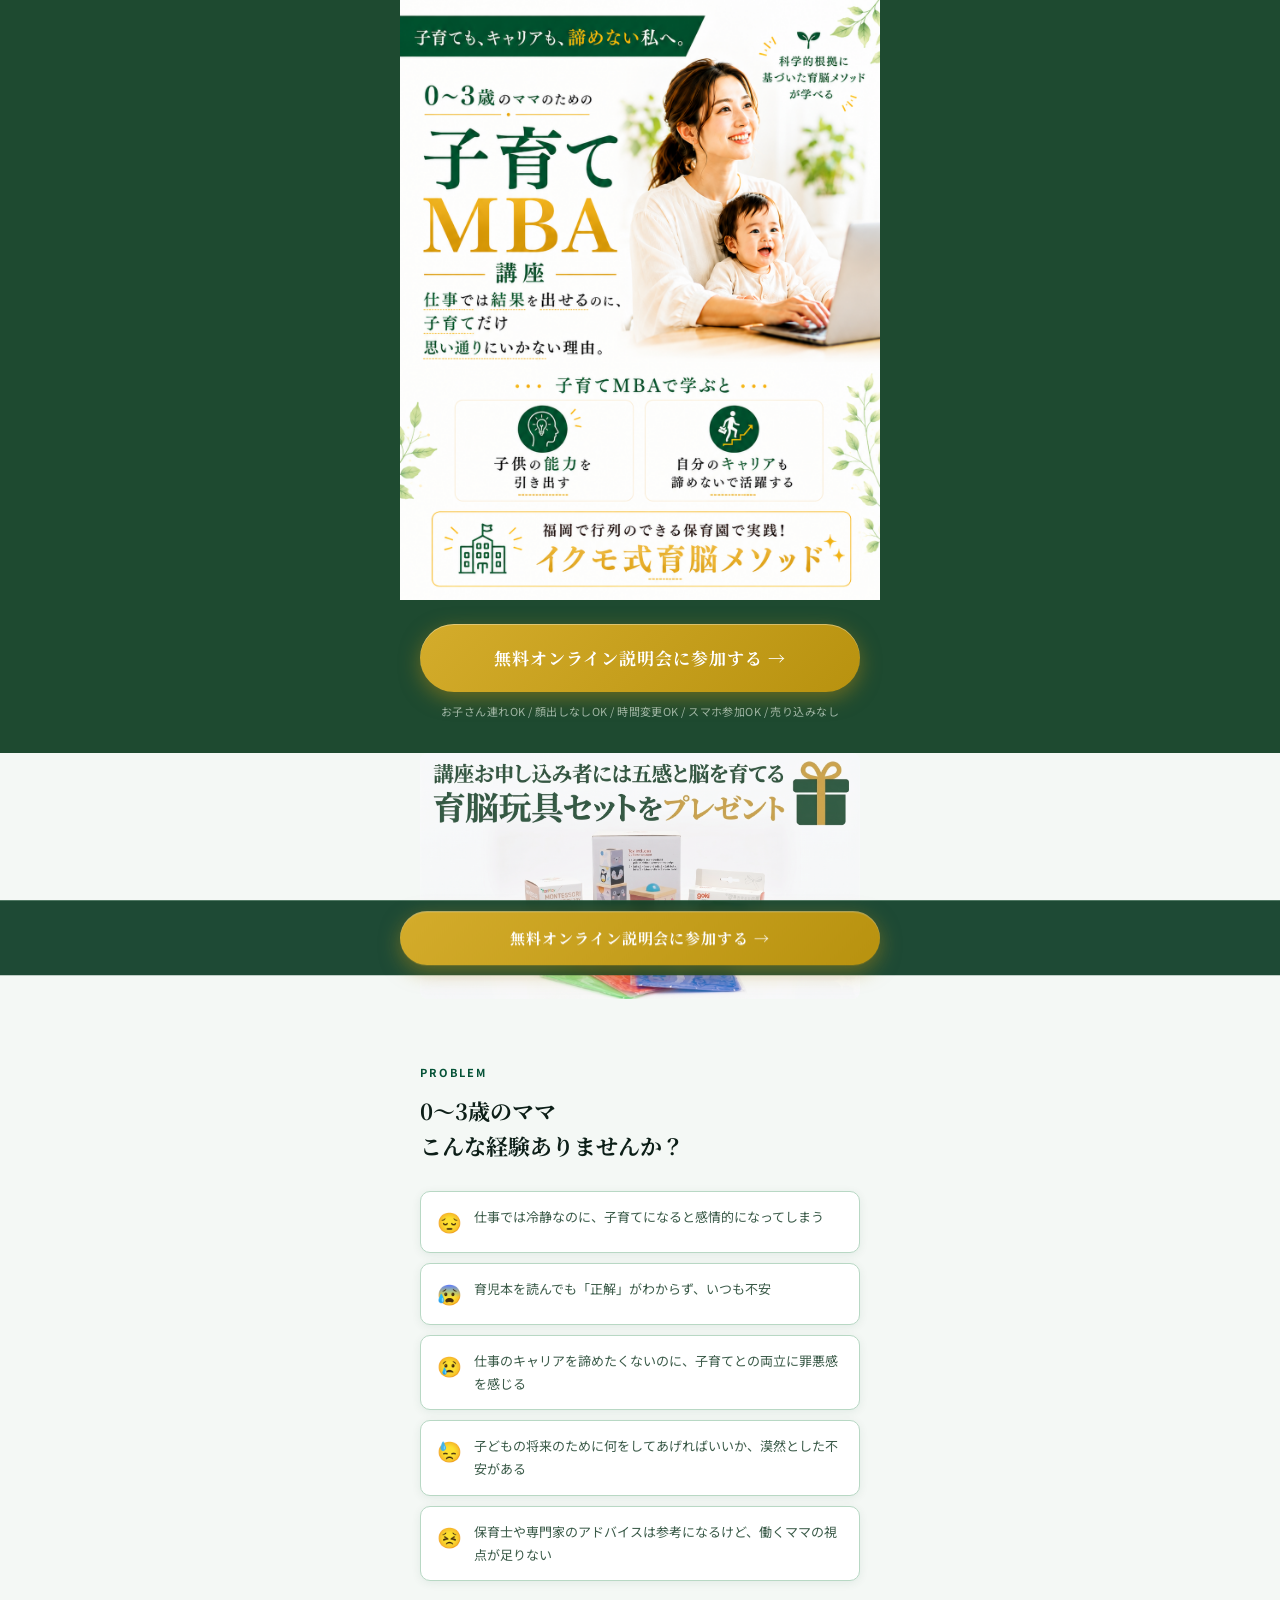
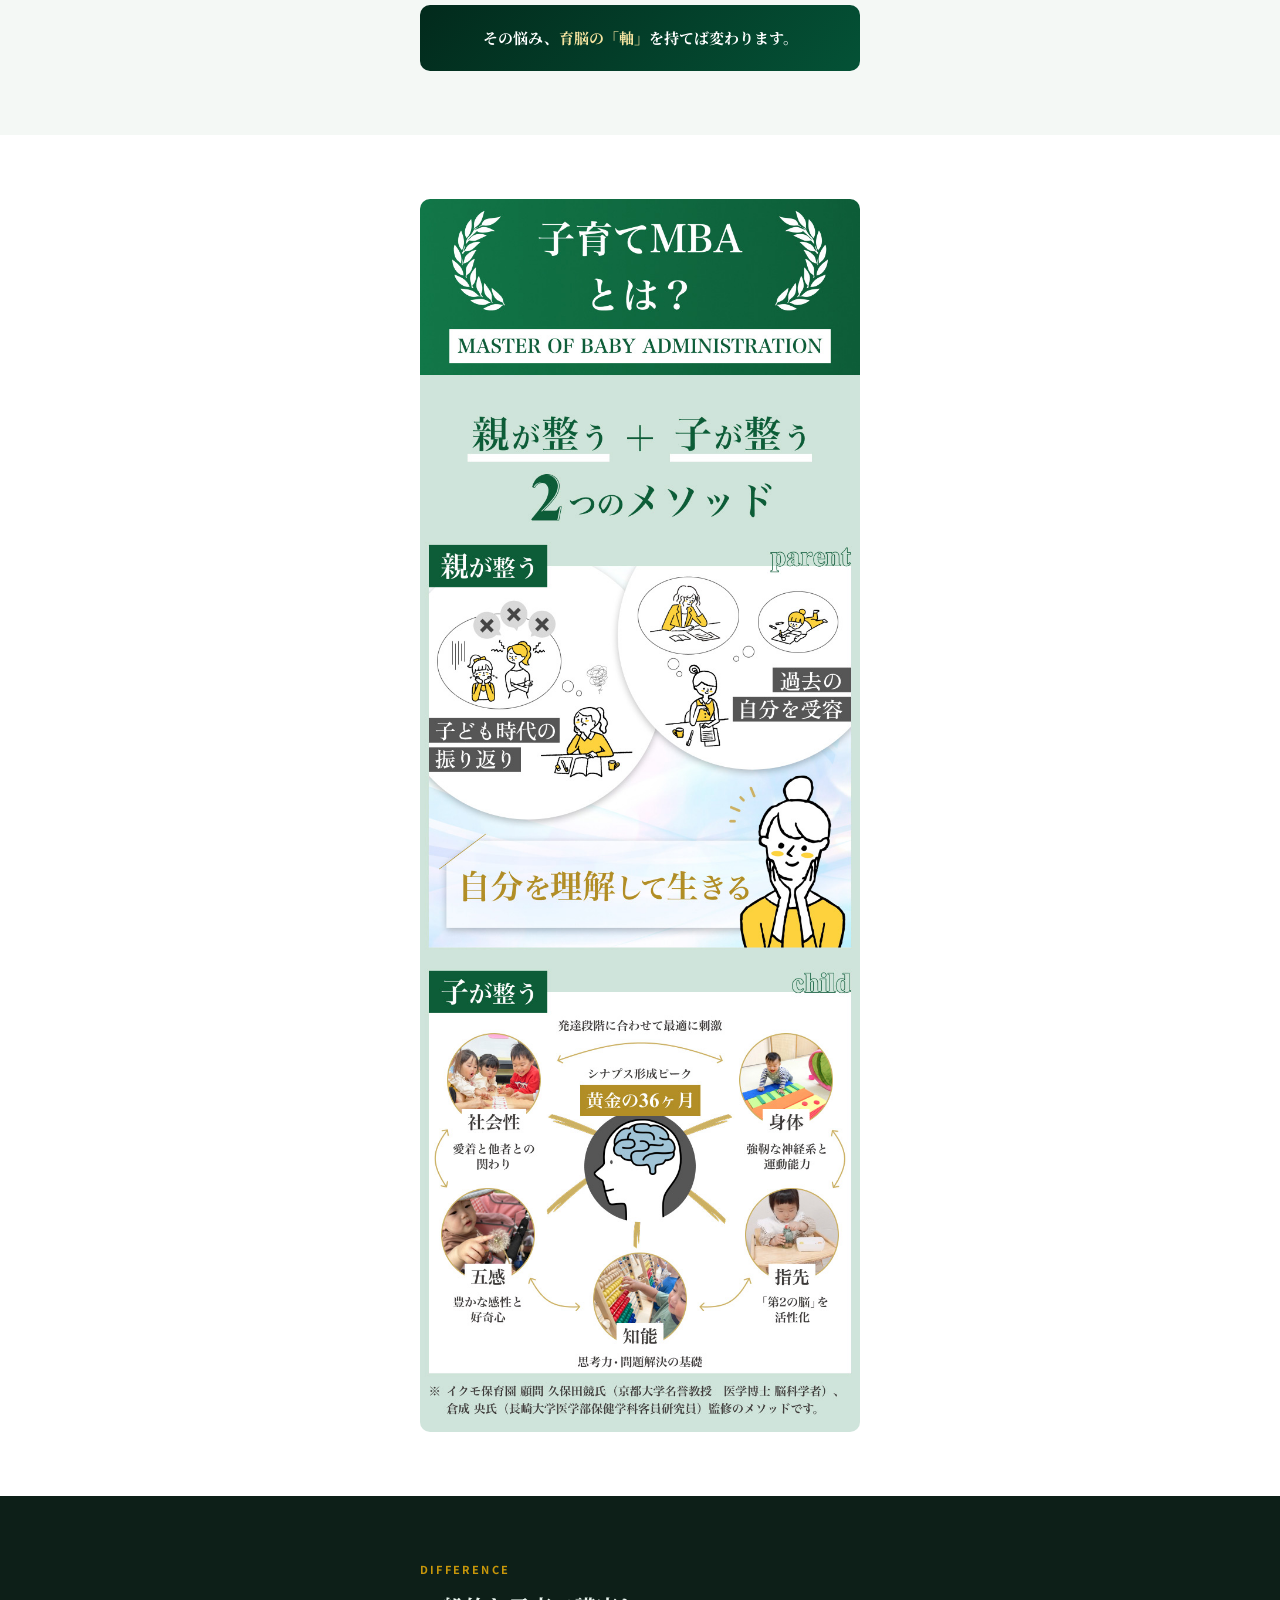
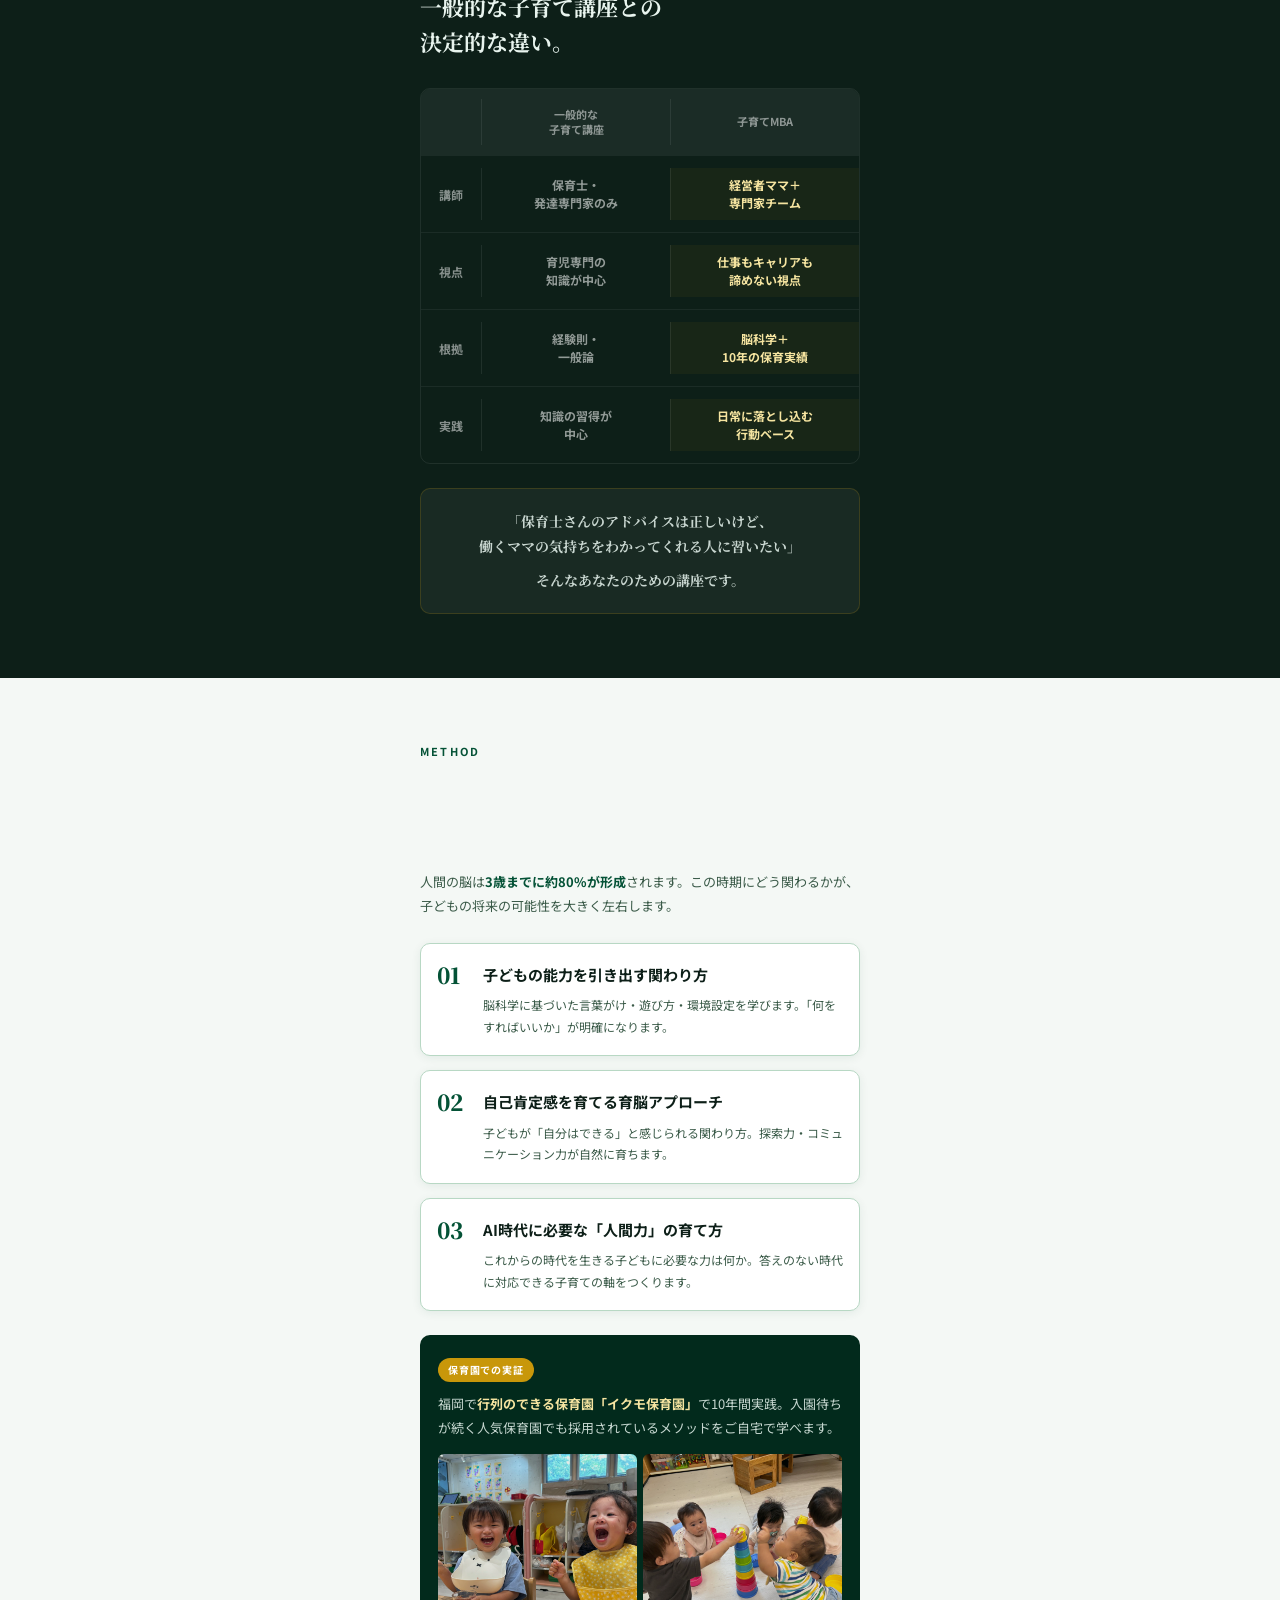
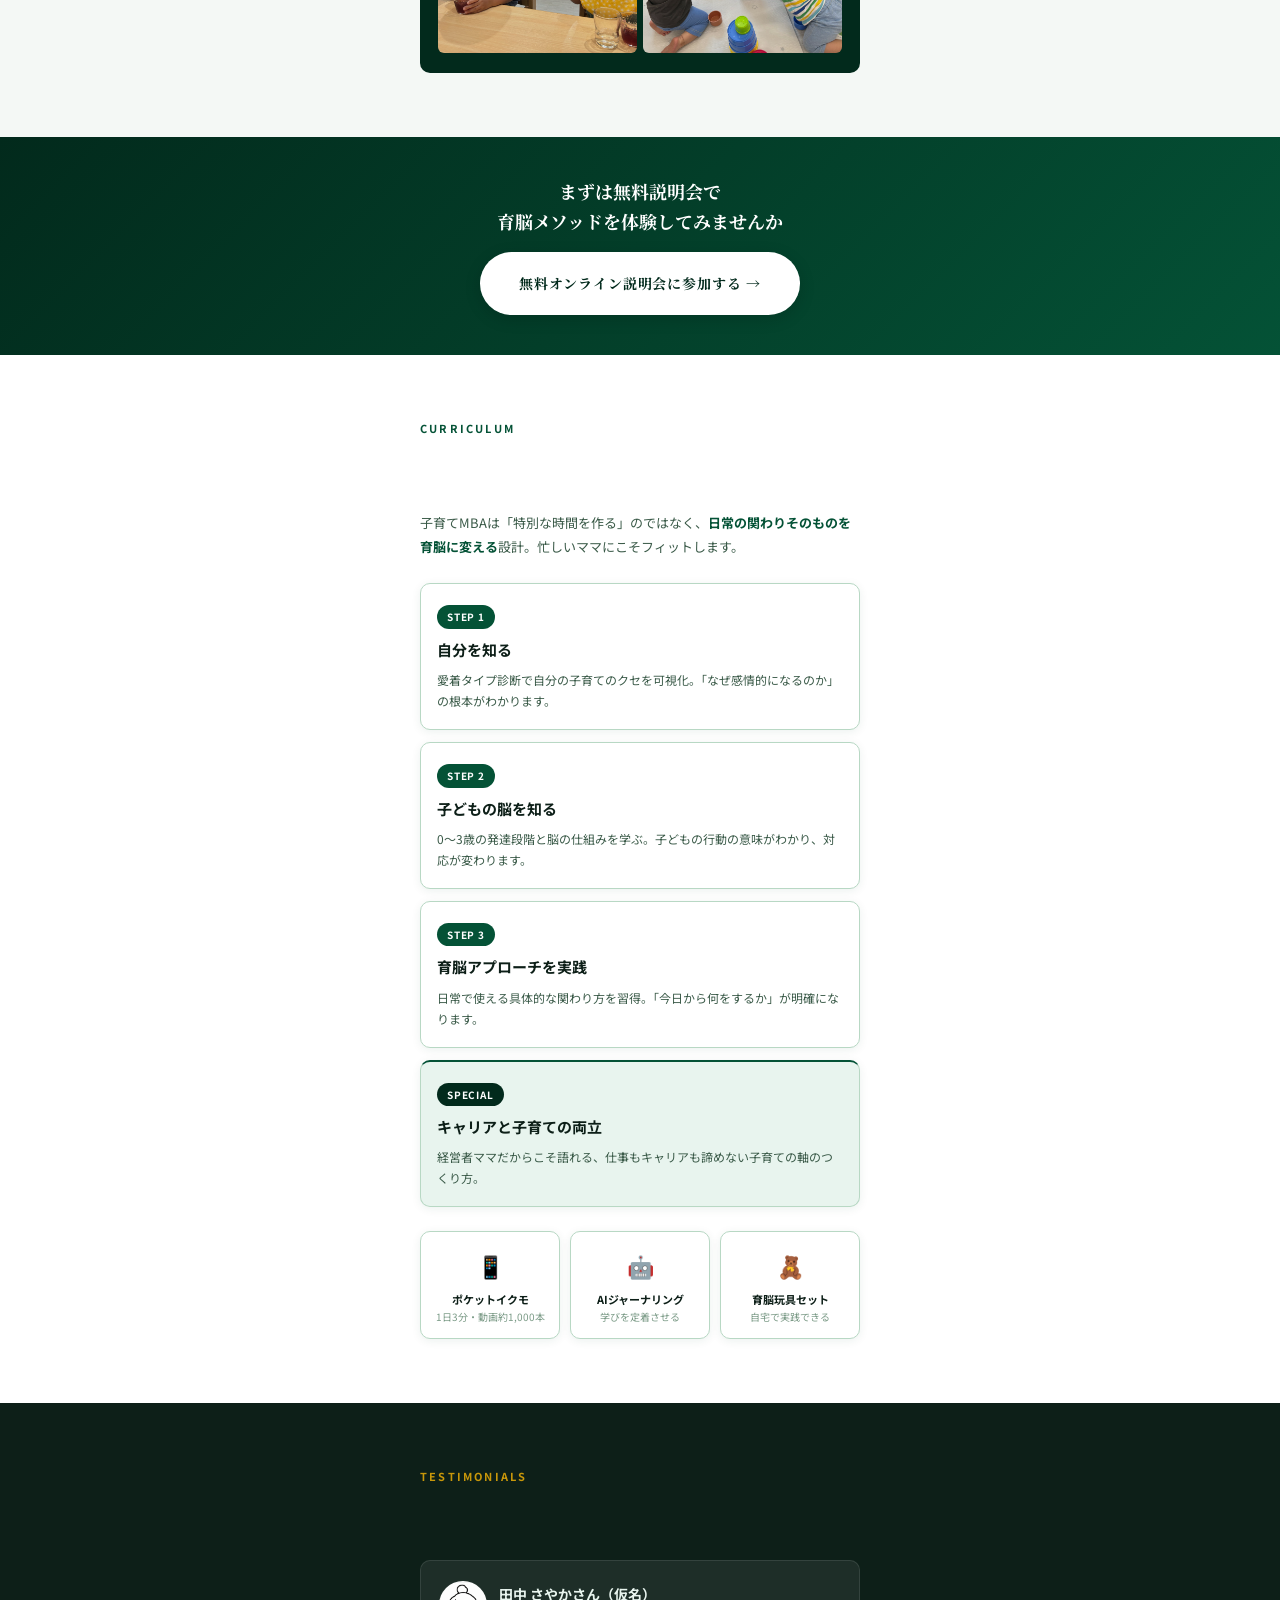
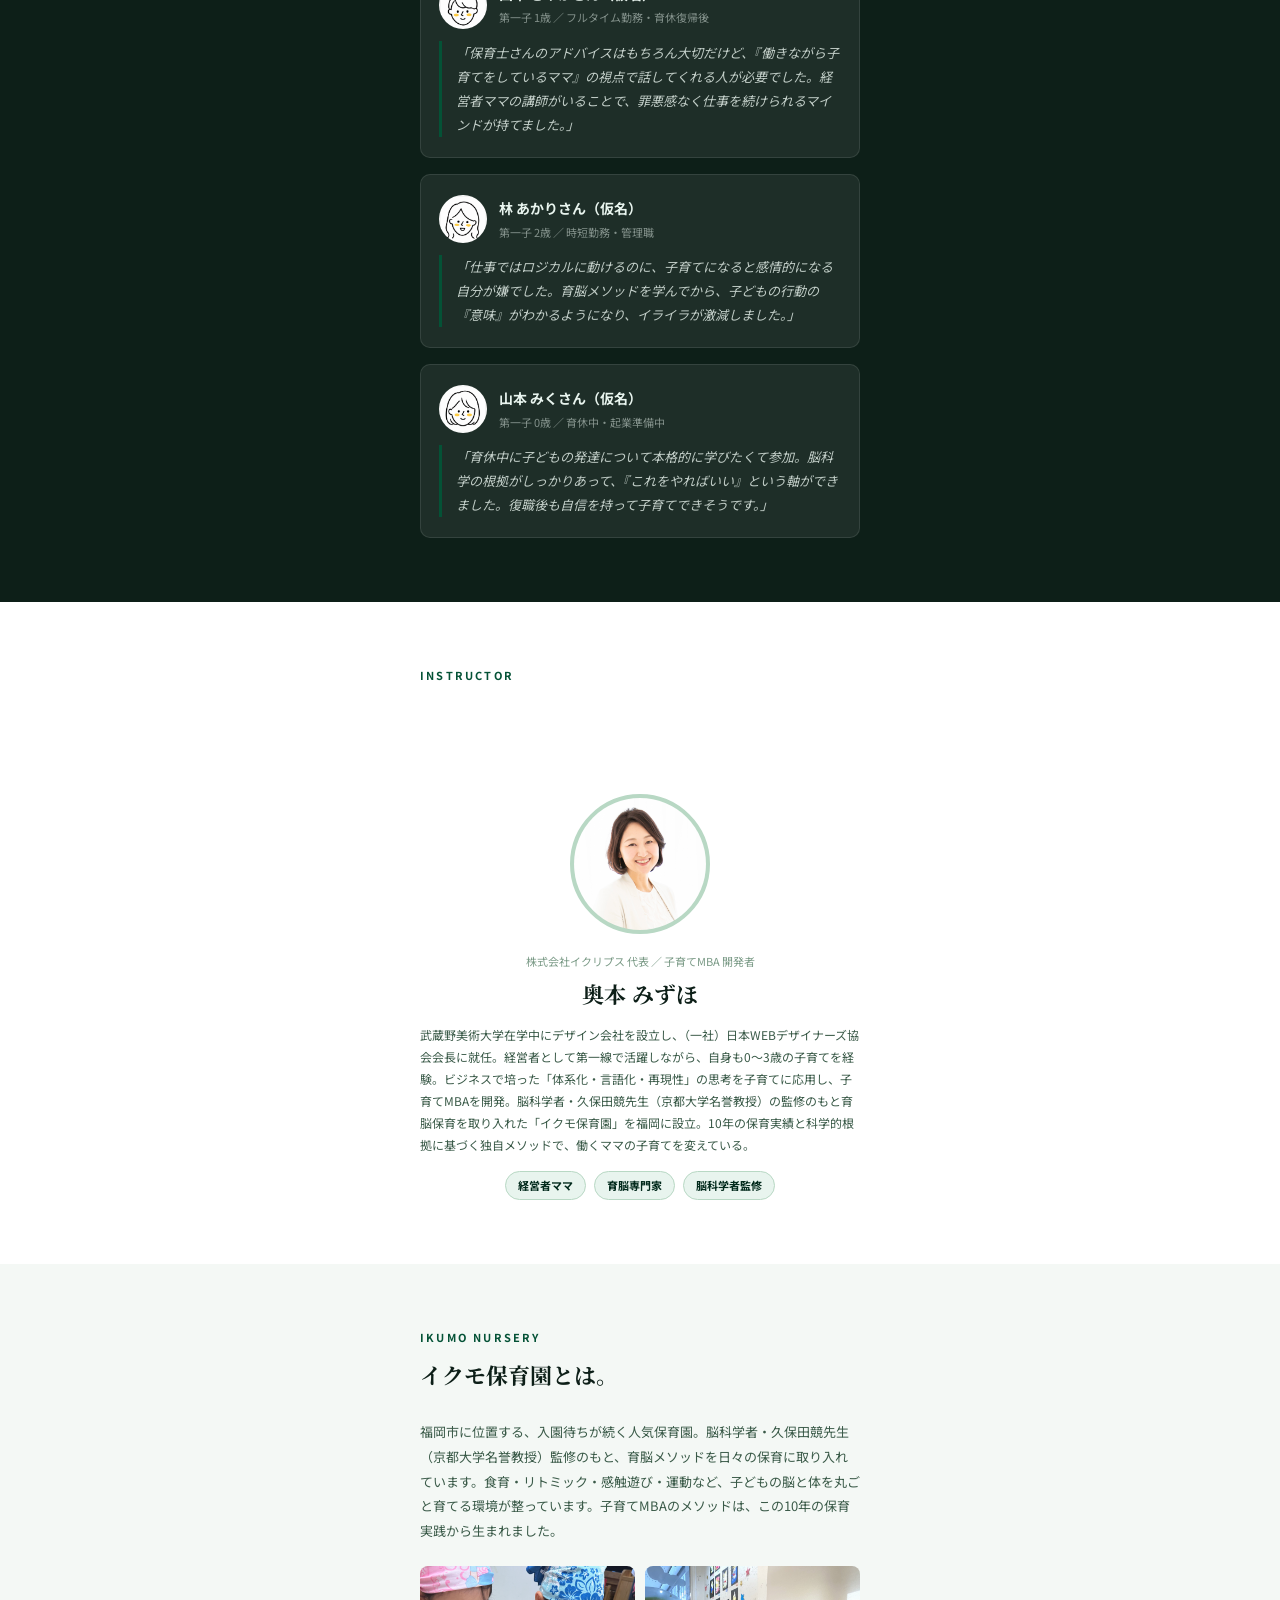
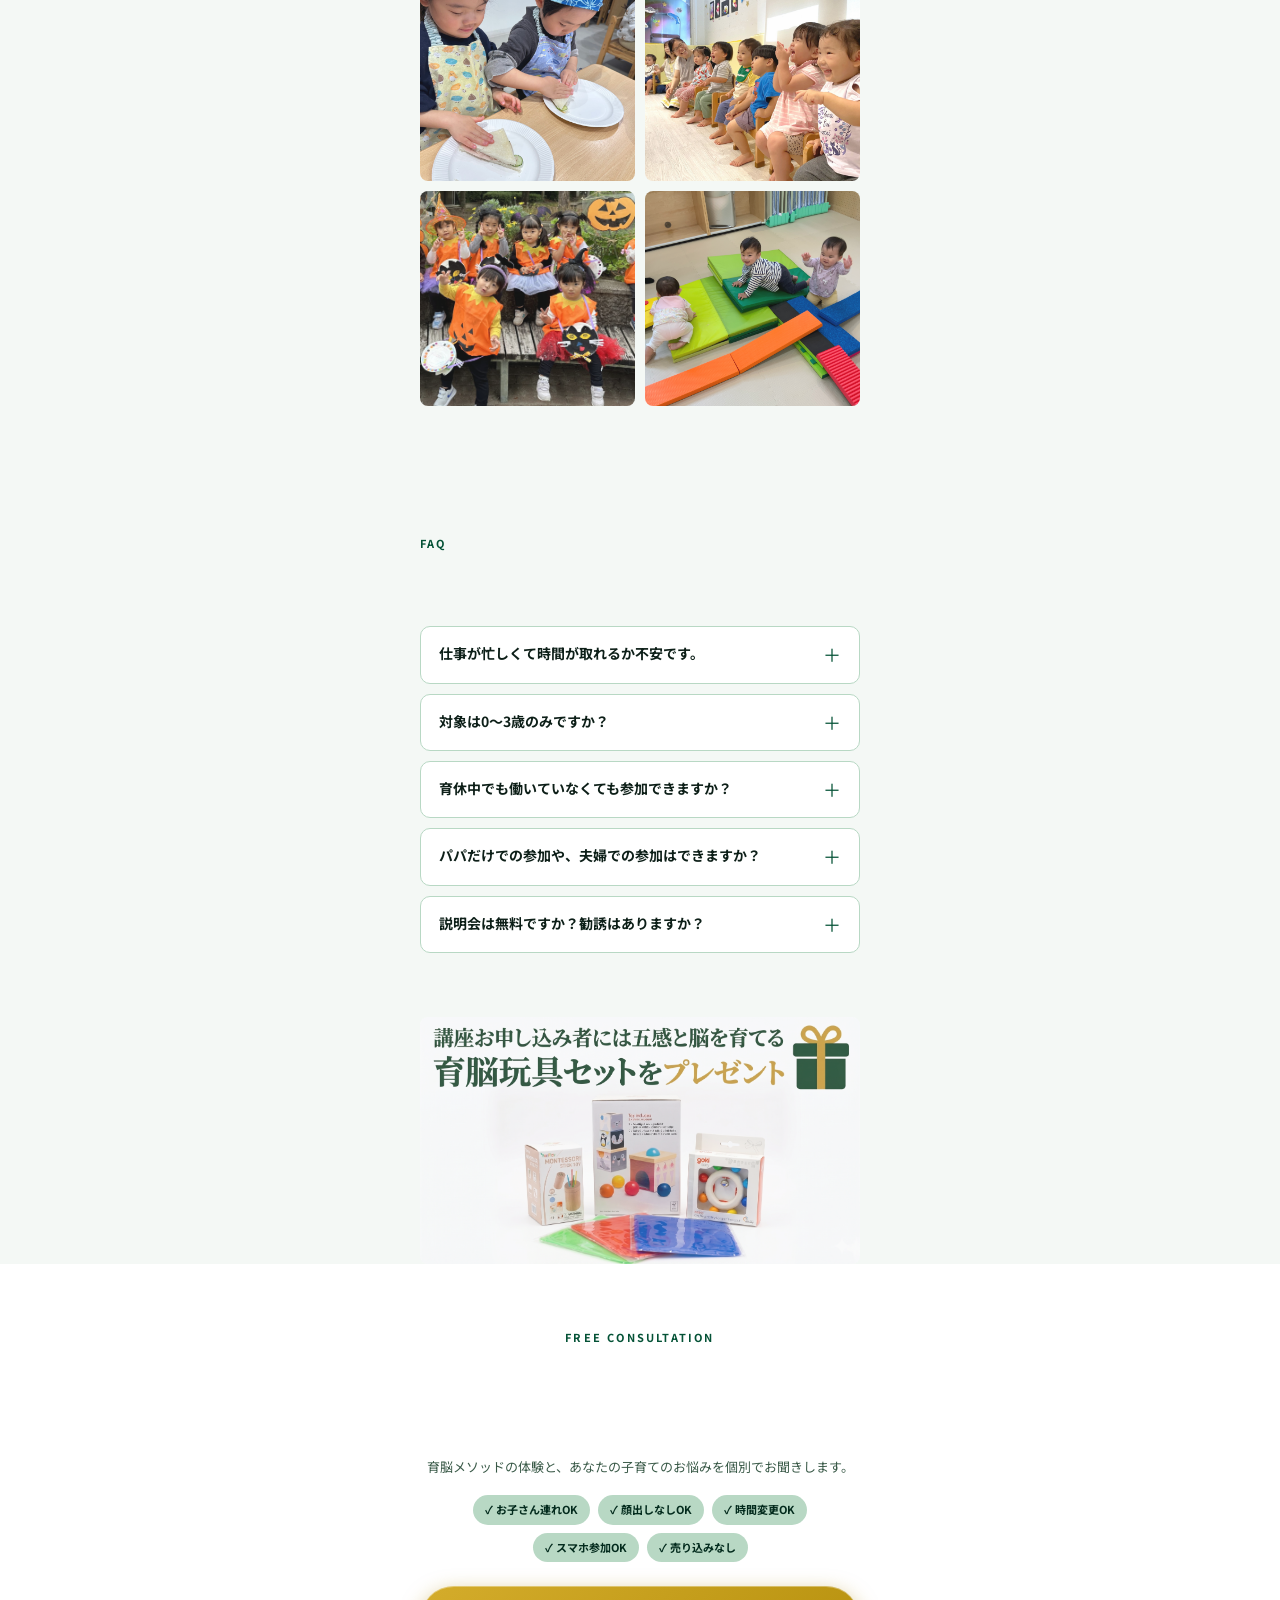
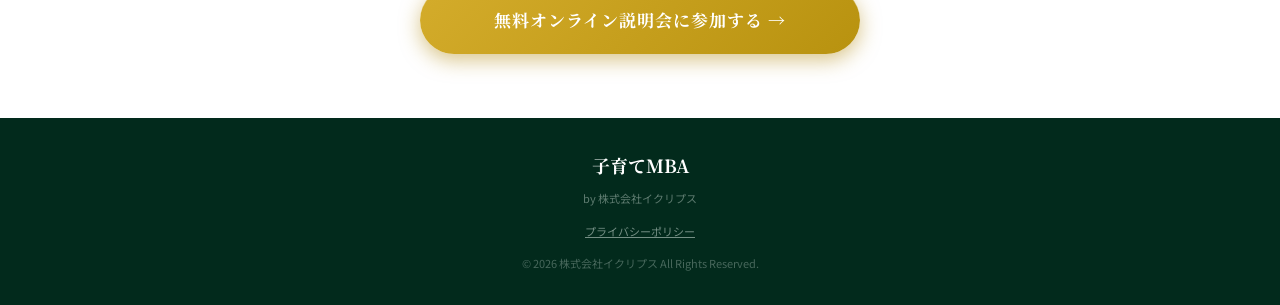
==== commit 534b2d7e: "fix: バッジに「売り込みなし」を追加（v5・v6）" ====
--- a/kosodate-mba/index.html
+++ b/kosodate-mba/index.html
@@ -35,7 +35,7 @@
     <img src="images/hero-firstview.png" alt="子育てMBA ファーストビュー" class="hero-image">
     <div class="hero-cta-wrap">
       <a href="https://sub.kosodate-mba.com/event/70TPlemD8r0L/register" target="_blank" rel="noopener" class="btn-cta">無料オンライン説明会に参加する →</a>
-      <p class="hero-cta-note">お子さん連れOK / 顔出しなしOK / 時間変更OK / スマホ参加OK</p>
+      <p class="hero-cta-note">お子さん連れOK / 顔出しなしOK / 時間変更OK / スマホ参加OK / 売り込みなし</p>
     </div>
   </section>
 
@@ -364,6 +364,7 @@
         <span class="badge">✓ 顔出しなしOK</span>
         <span class="badge">✓ 時間変更OK</span>
         <span class="badge">✓ スマホ参加OK</span>
+        <span class="badge">✓ 売り込みなし</span>
       </div>
 <a href="https://sub.kosodate-mba.com/event/70TPlemD8r0L/register" target="_blank" rel="noopener" class="btn-cta">無料オンライン説明会に参加する →</a>
     </div>
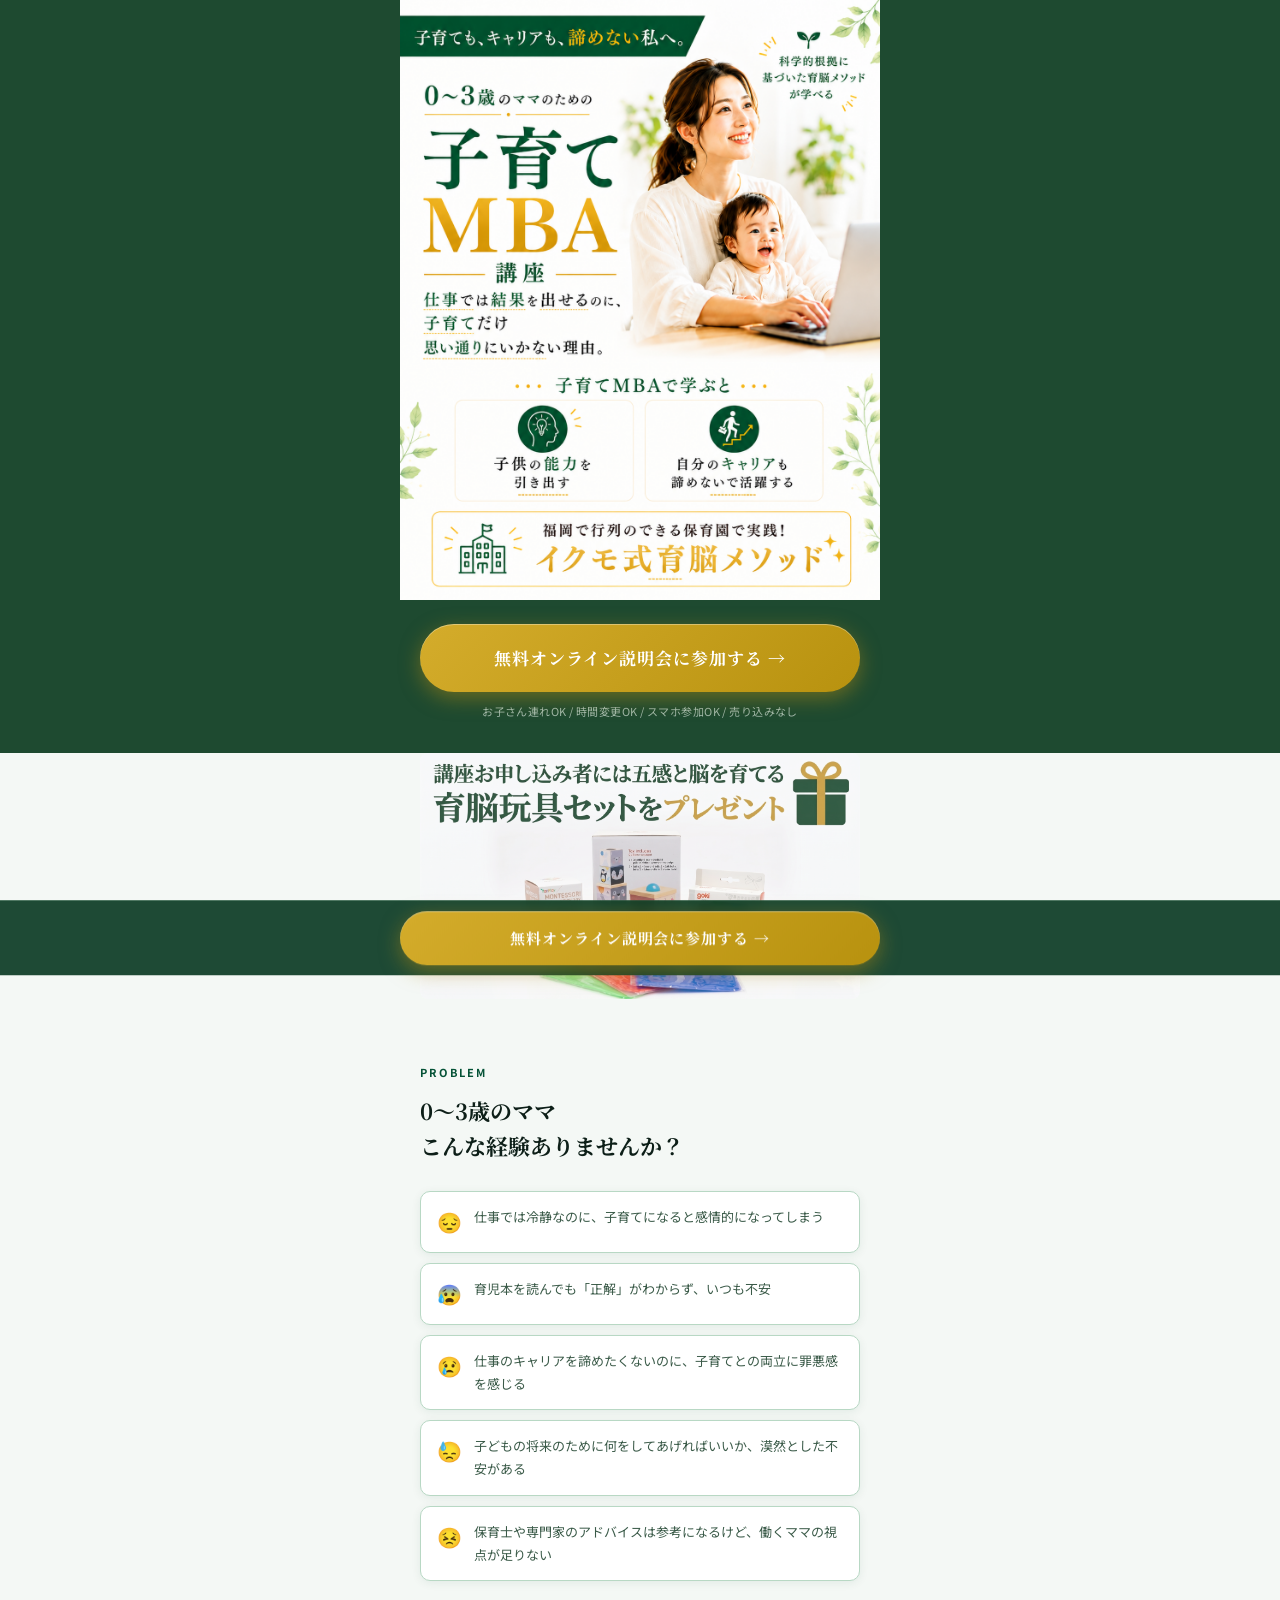
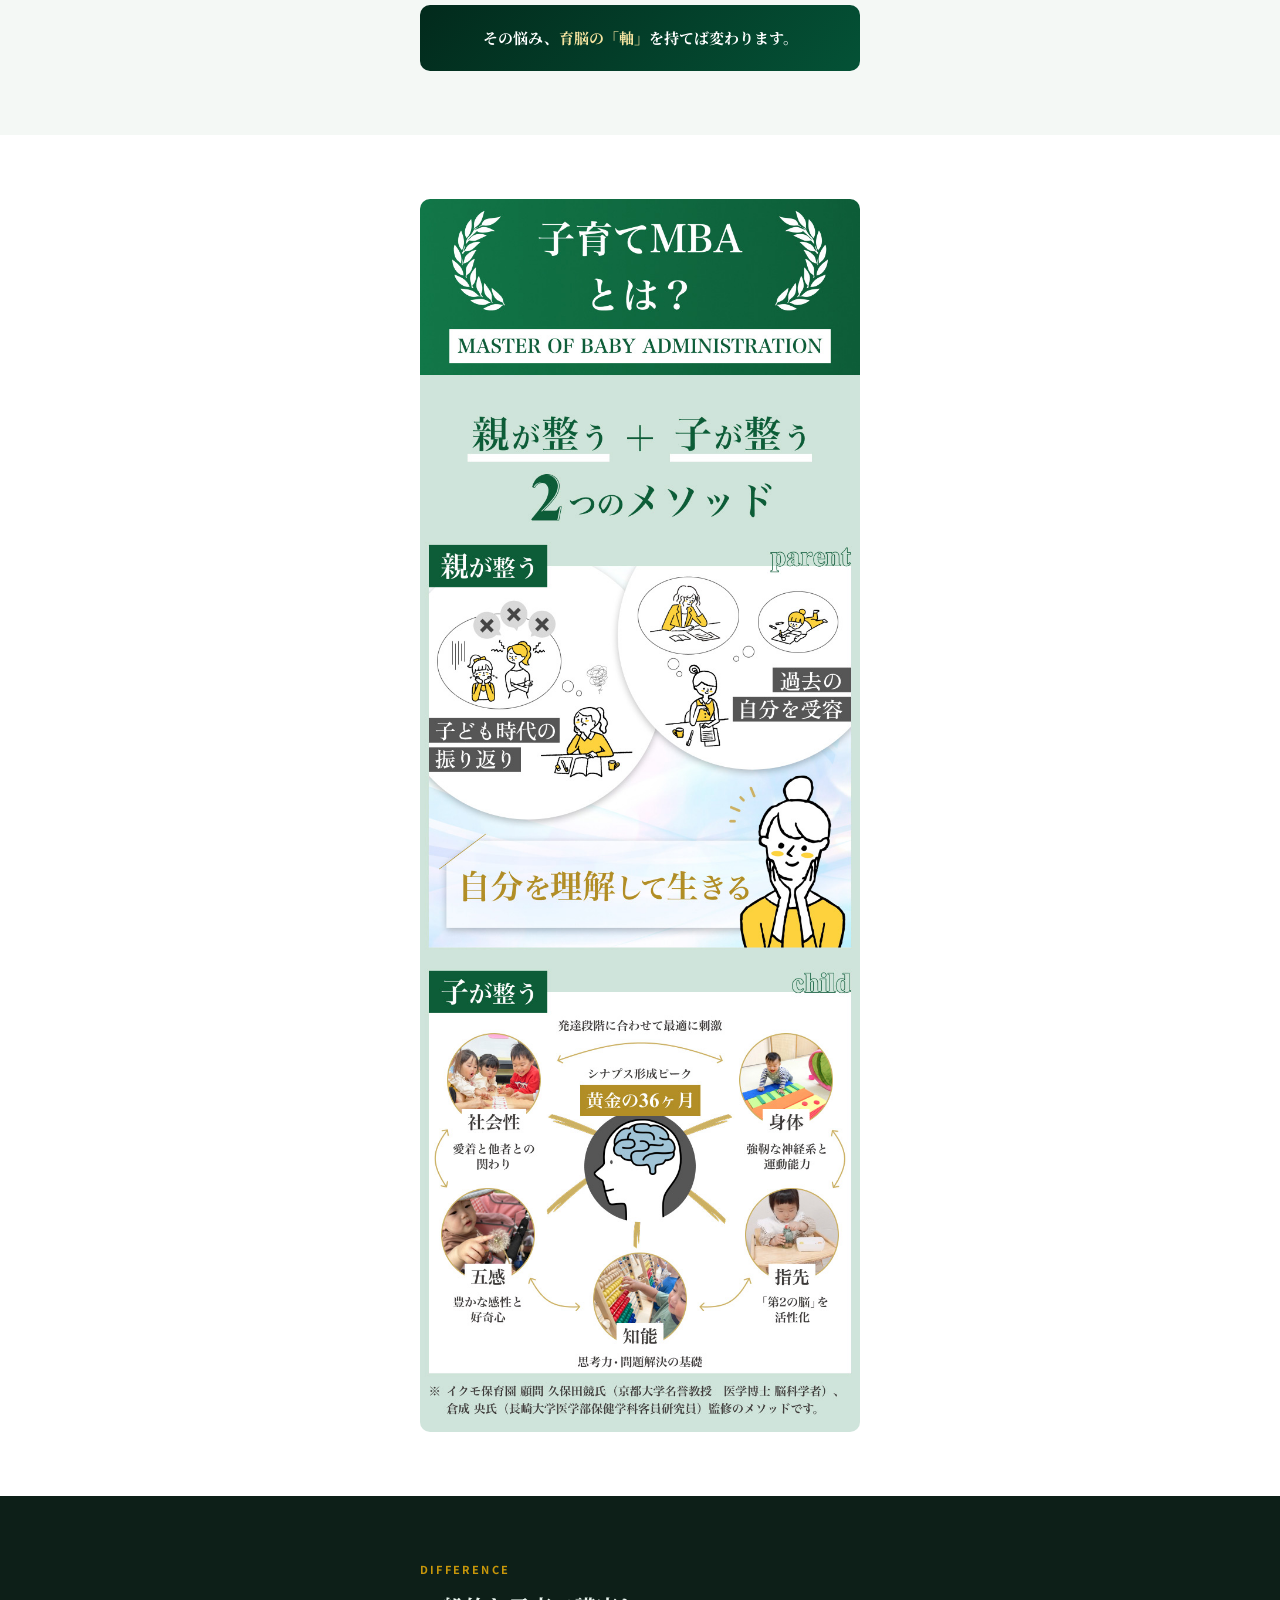
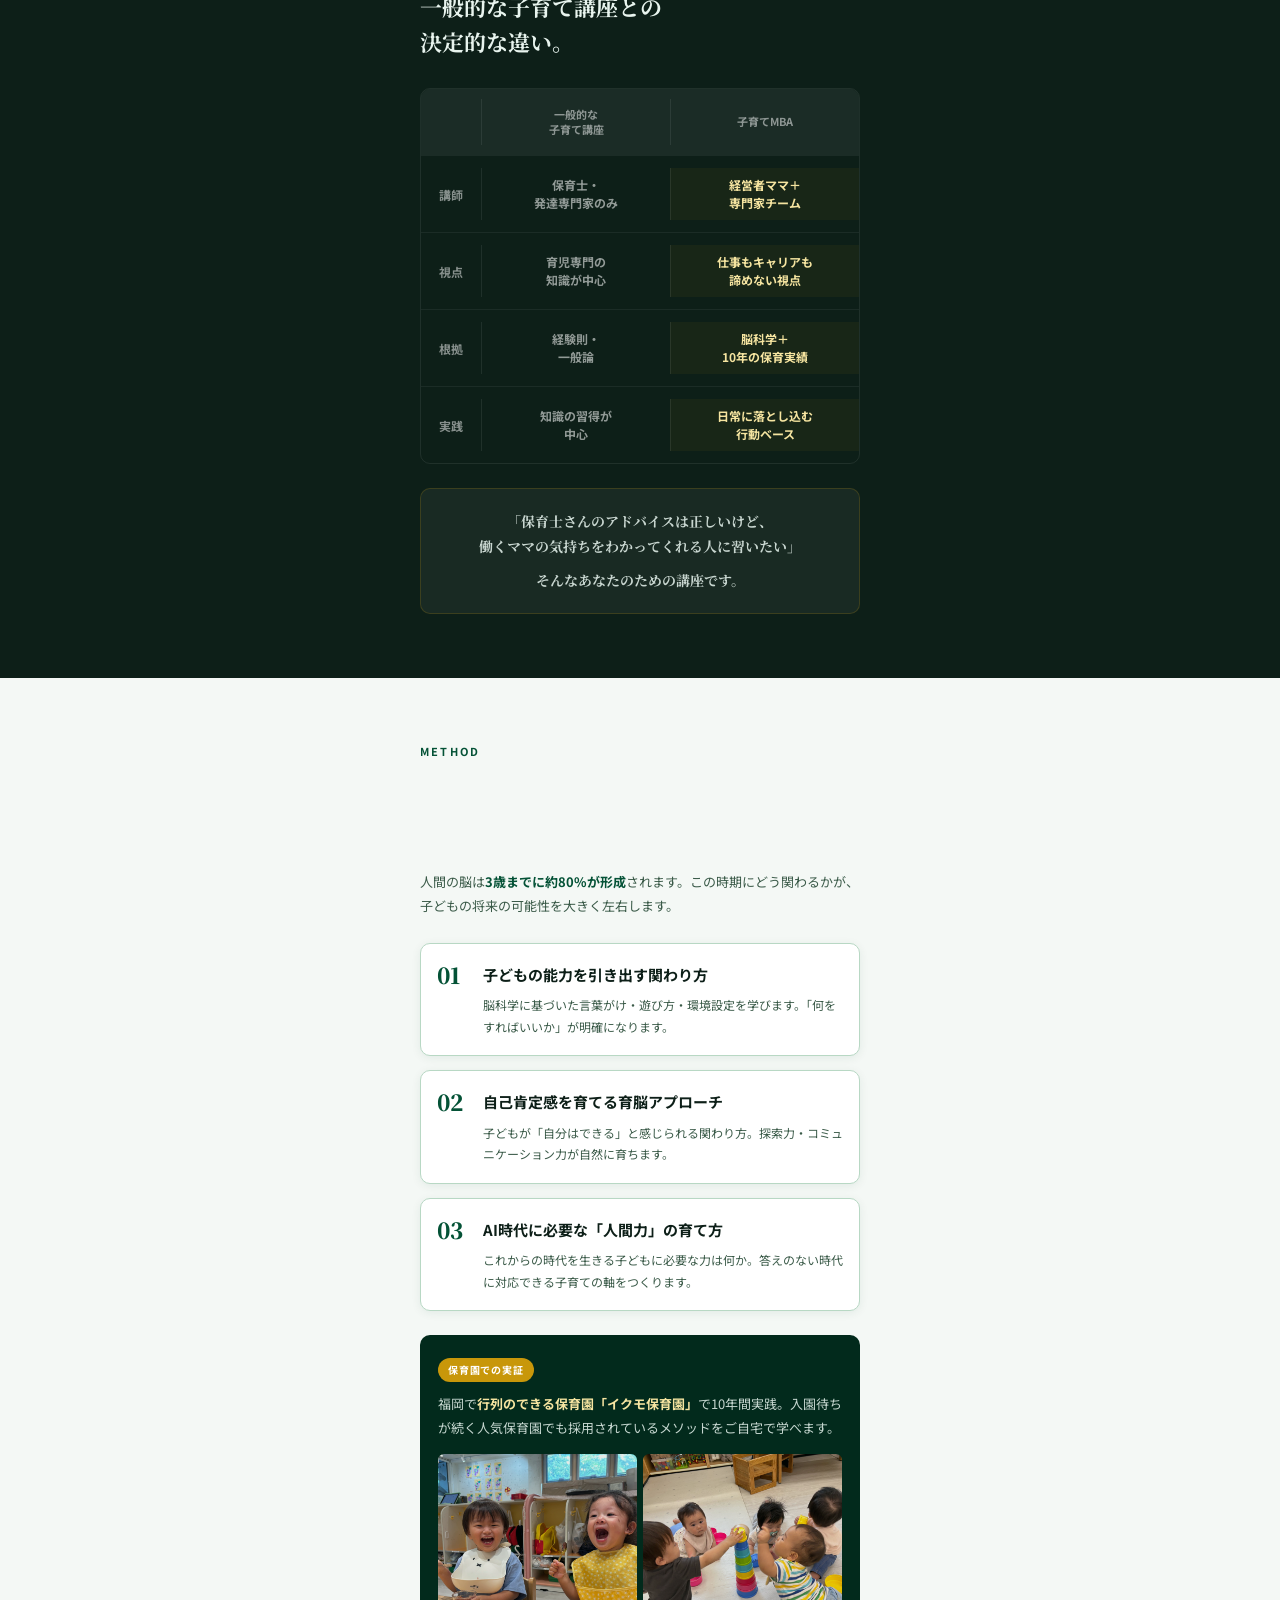
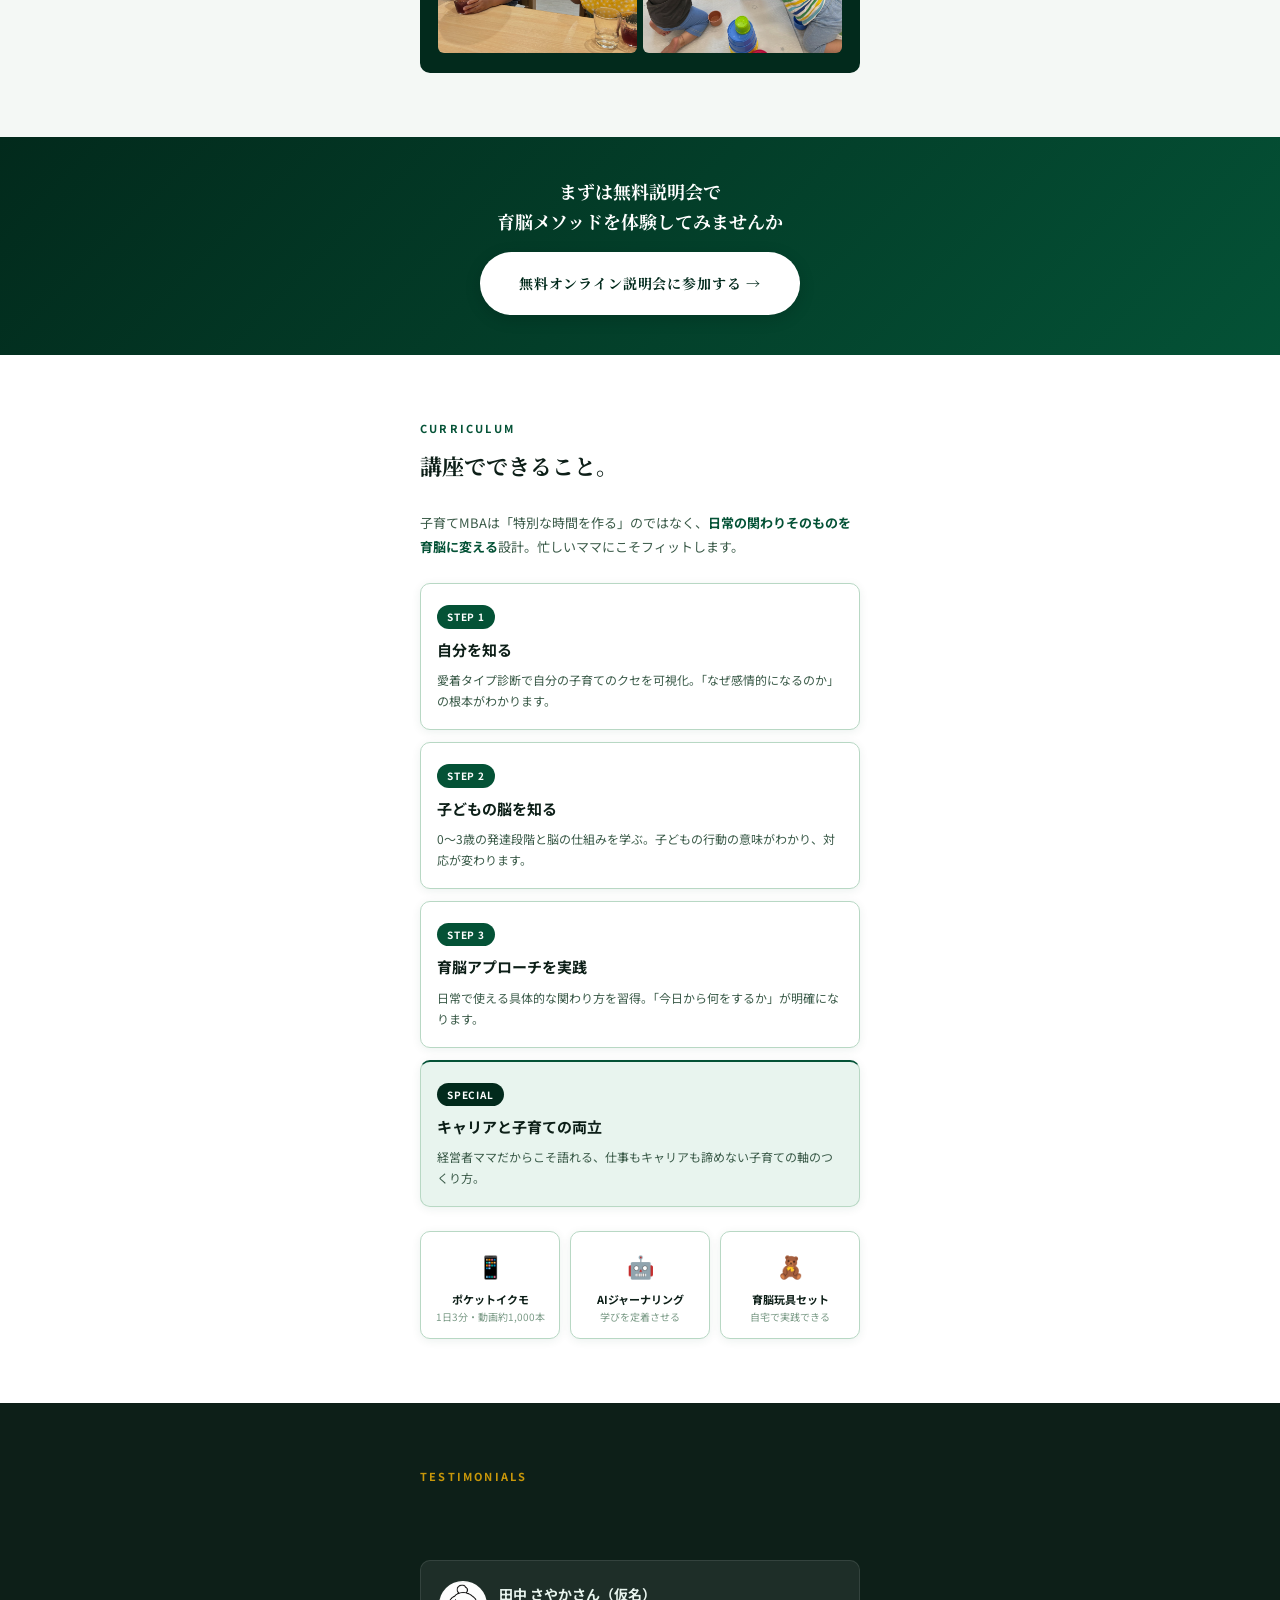
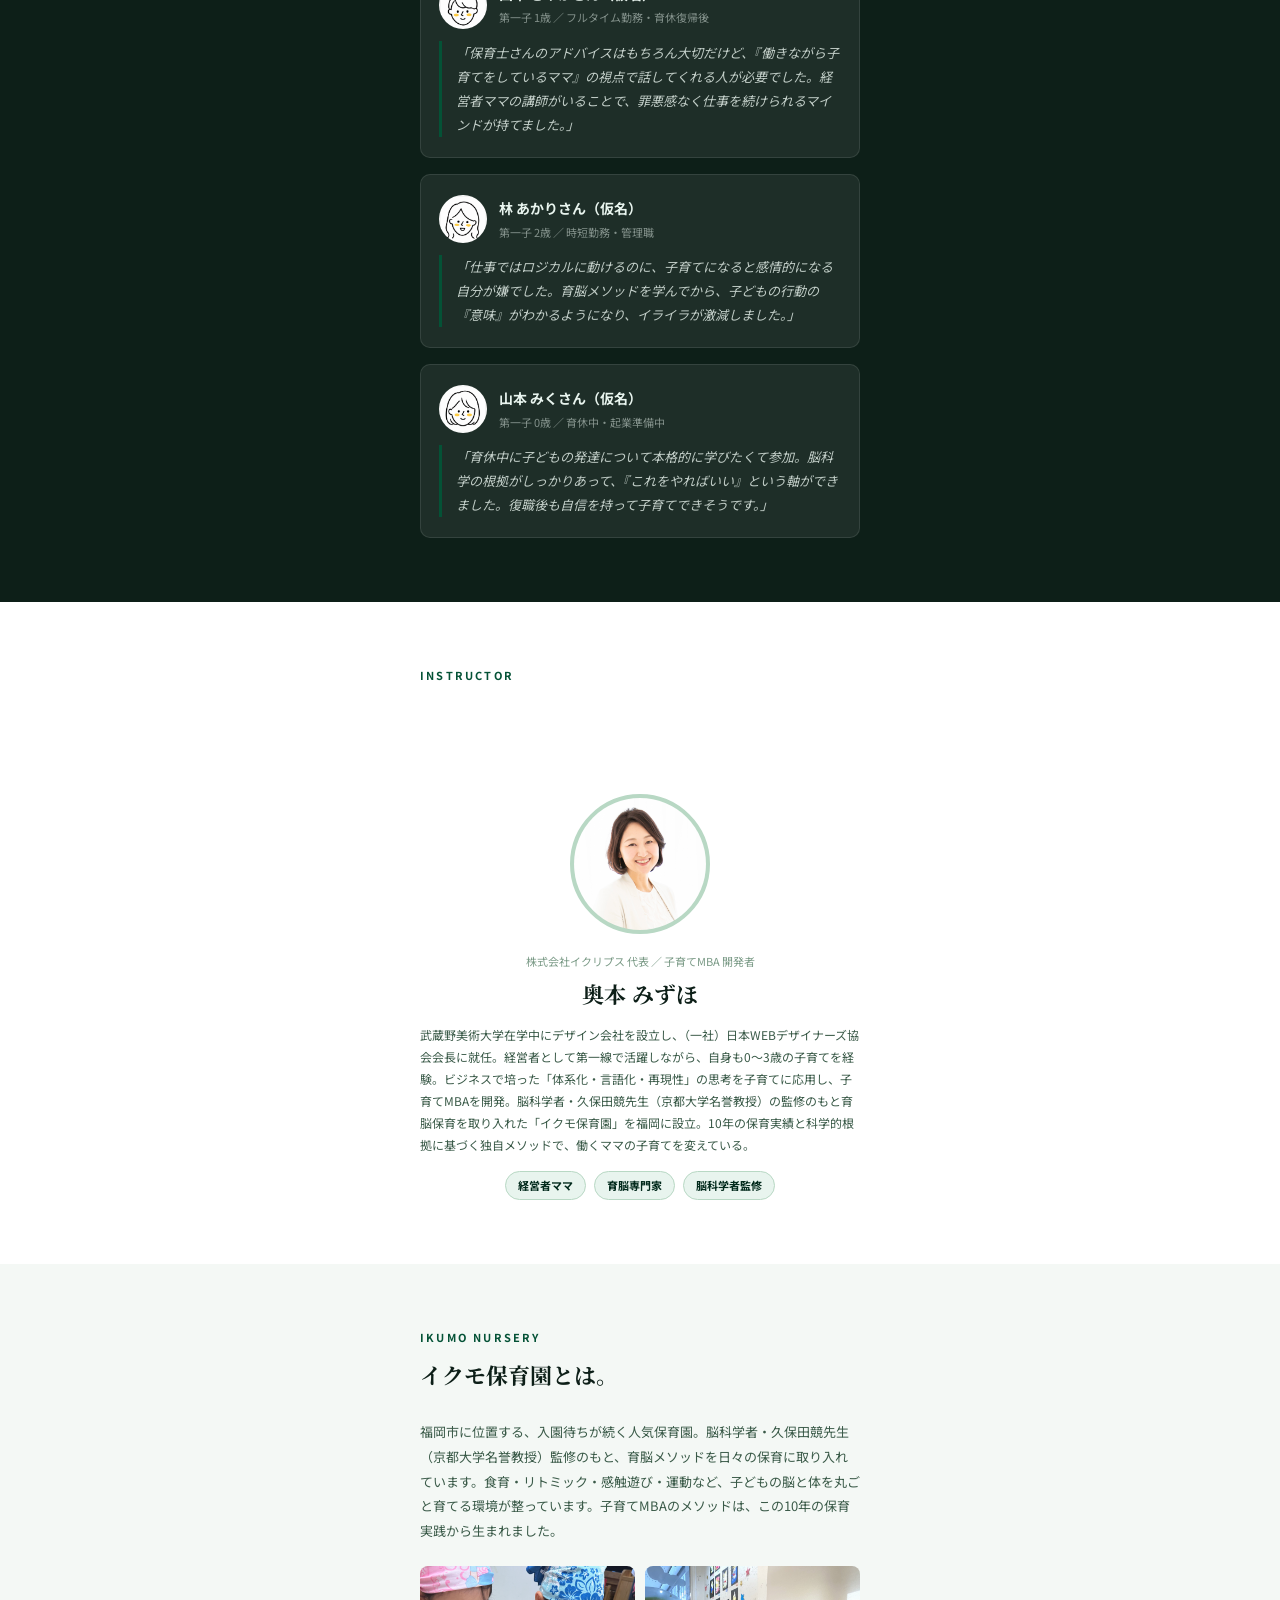
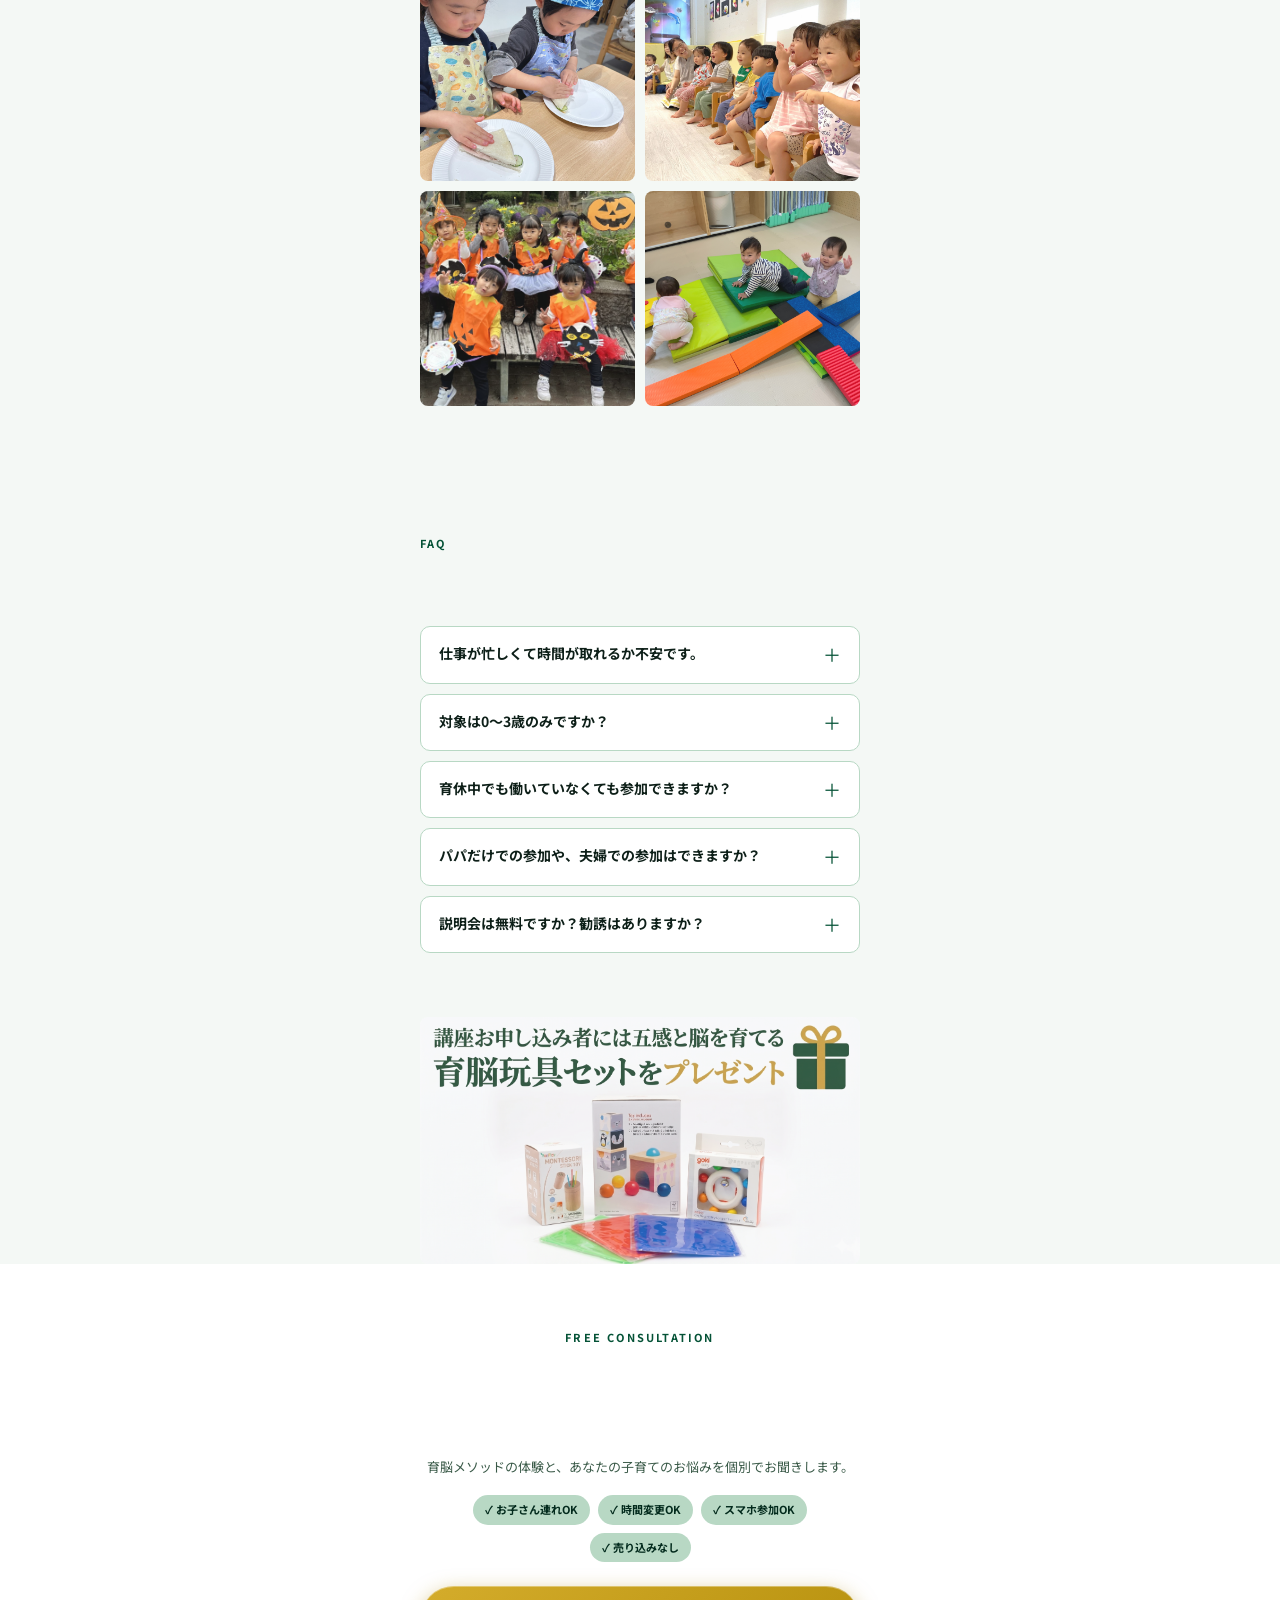
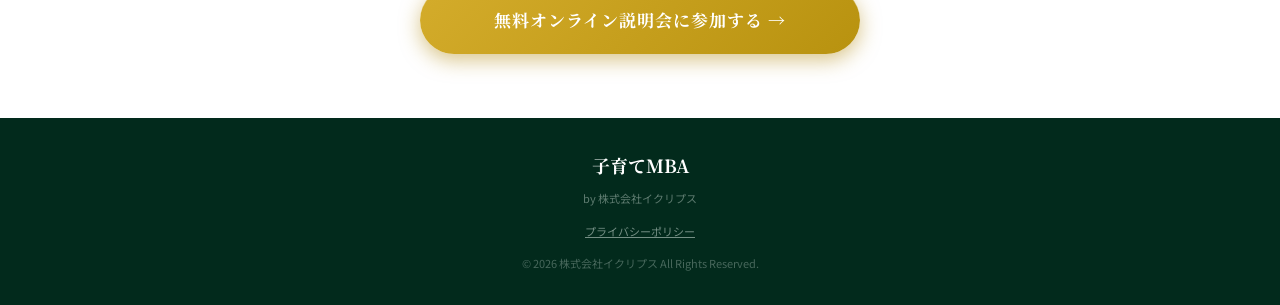
==== commit 7a272b6d: "fix: バッジ「顔出しなしOK」を削除（v5・v6）" ====
--- a/kosodate-mba/index.html
+++ b/kosodate-mba/index.html
@@ -35,7 +35,7 @@
     <img src="images/hero-firstview.png" alt="子育てMBA ファーストビュー" class="hero-image">
     <div class="hero-cta-wrap">
       <a href="https://sub.kosodate-mba.com/event/70TPlemD8r0L/register" target="_blank" rel="noopener" class="btn-cta">無料オンライン説明会に参加する →</a>
-      <p class="hero-cta-note">お子さん連れOK / 顔出しなしOK / 時間変更OK / スマホ参加OK / 売り込みなし</p>
+      <p class="hero-cta-note">お子さん連れOK / 時間変更OK / スマホ参加OK / 売り込みなし</p>
     </div>
   </section>
 
@@ -361,7 +361,6 @@
       <p class="contact-lead">育脳メソッドの体験と、あなたの子育てのお悩みを個別でお聞きします。</p>
       <div class="contact-badges" style="justify-content:center">
         <span class="badge">✓ お子さん連れOK</span>
-        <span class="badge">✓ 顔出しなしOK</span>
         <span class="badge">✓ 時間変更OK</span>
         <span class="badge">✓ スマホ参加OK</span>
         <span class="badge">✓ 売り込みなし</span>
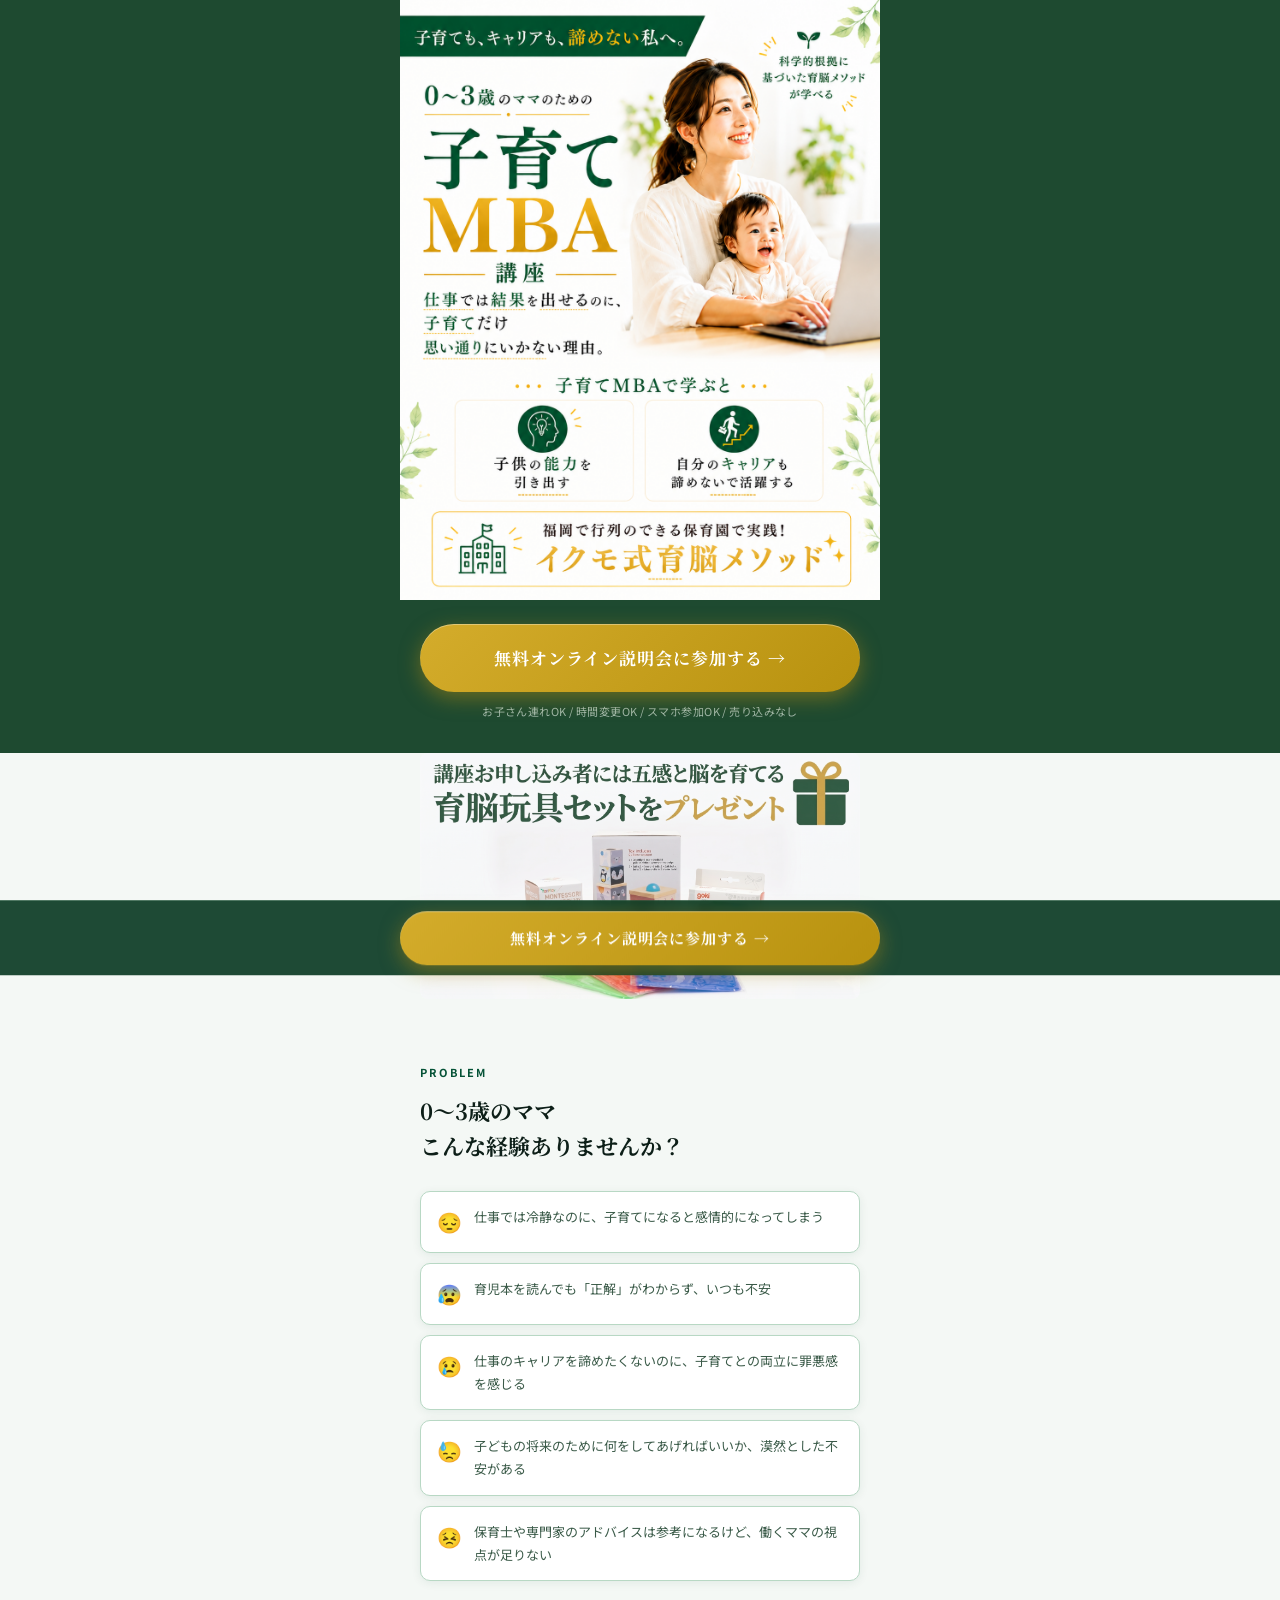
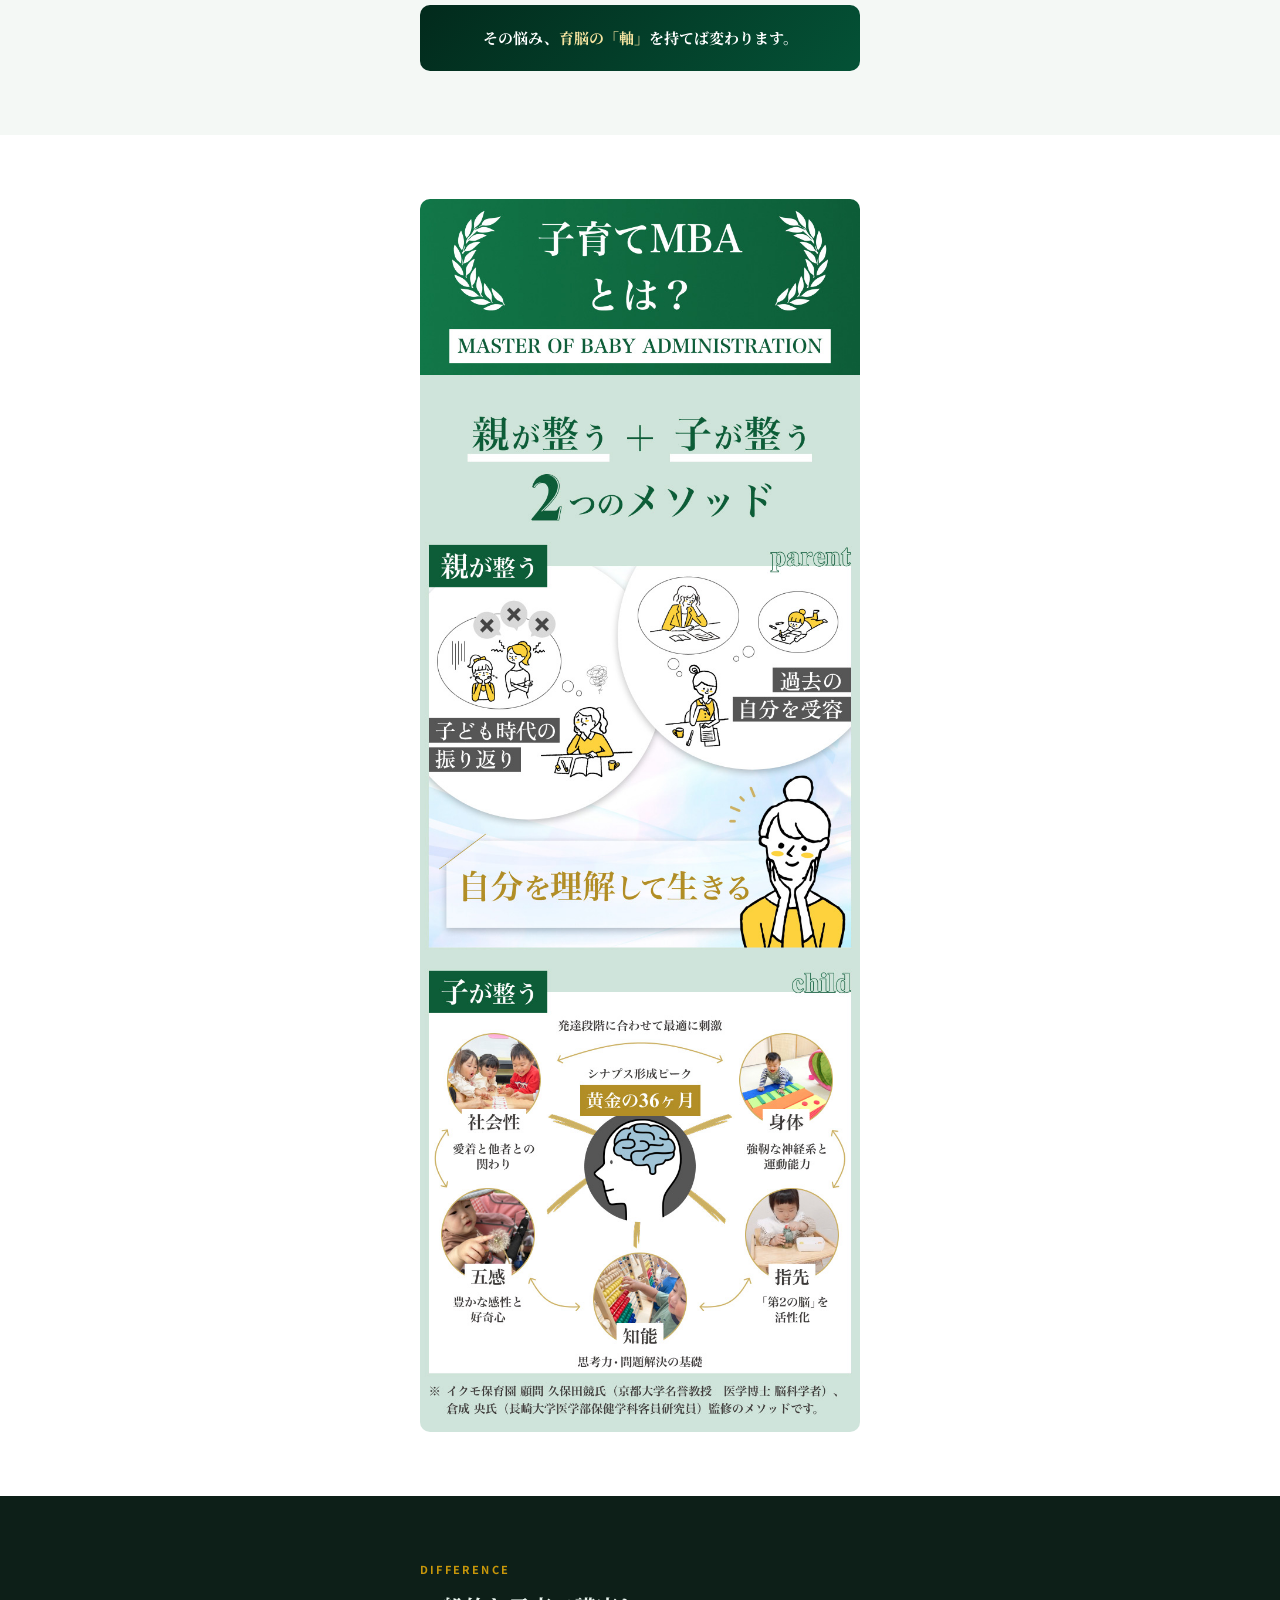
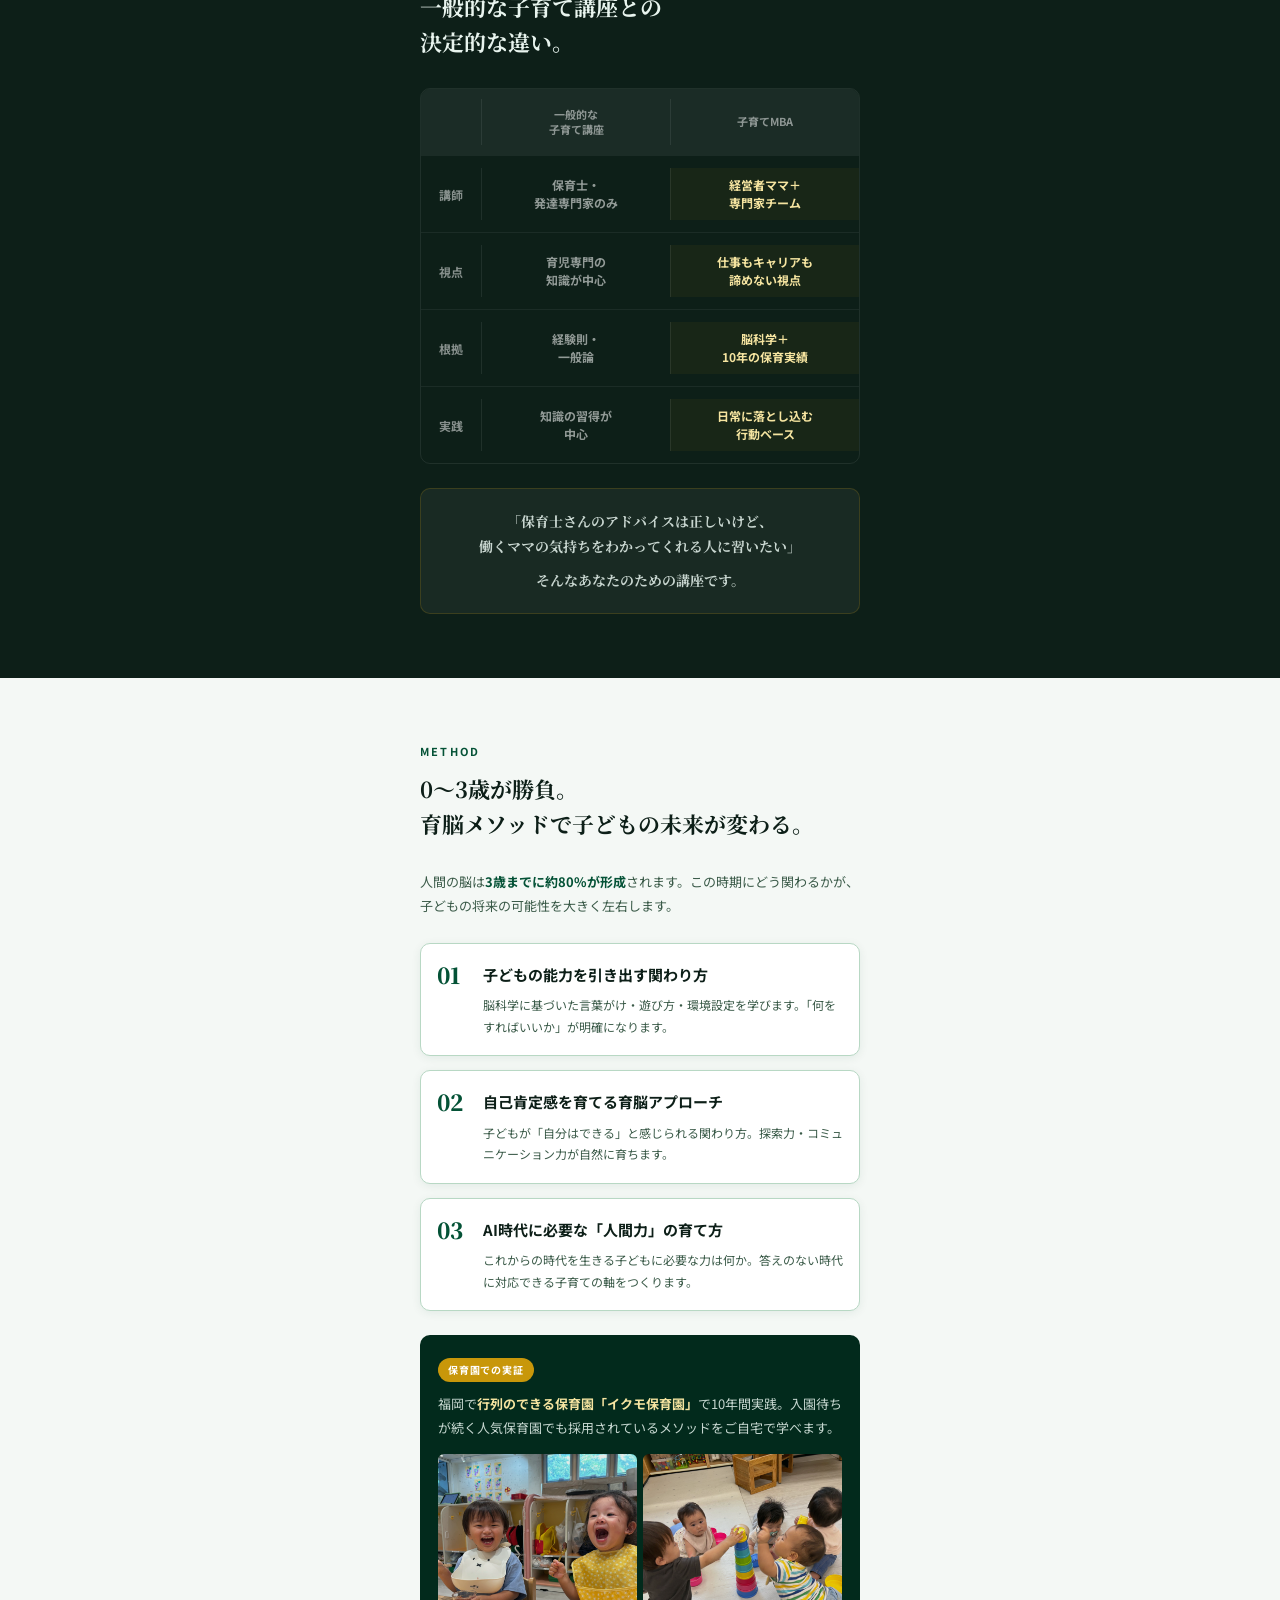
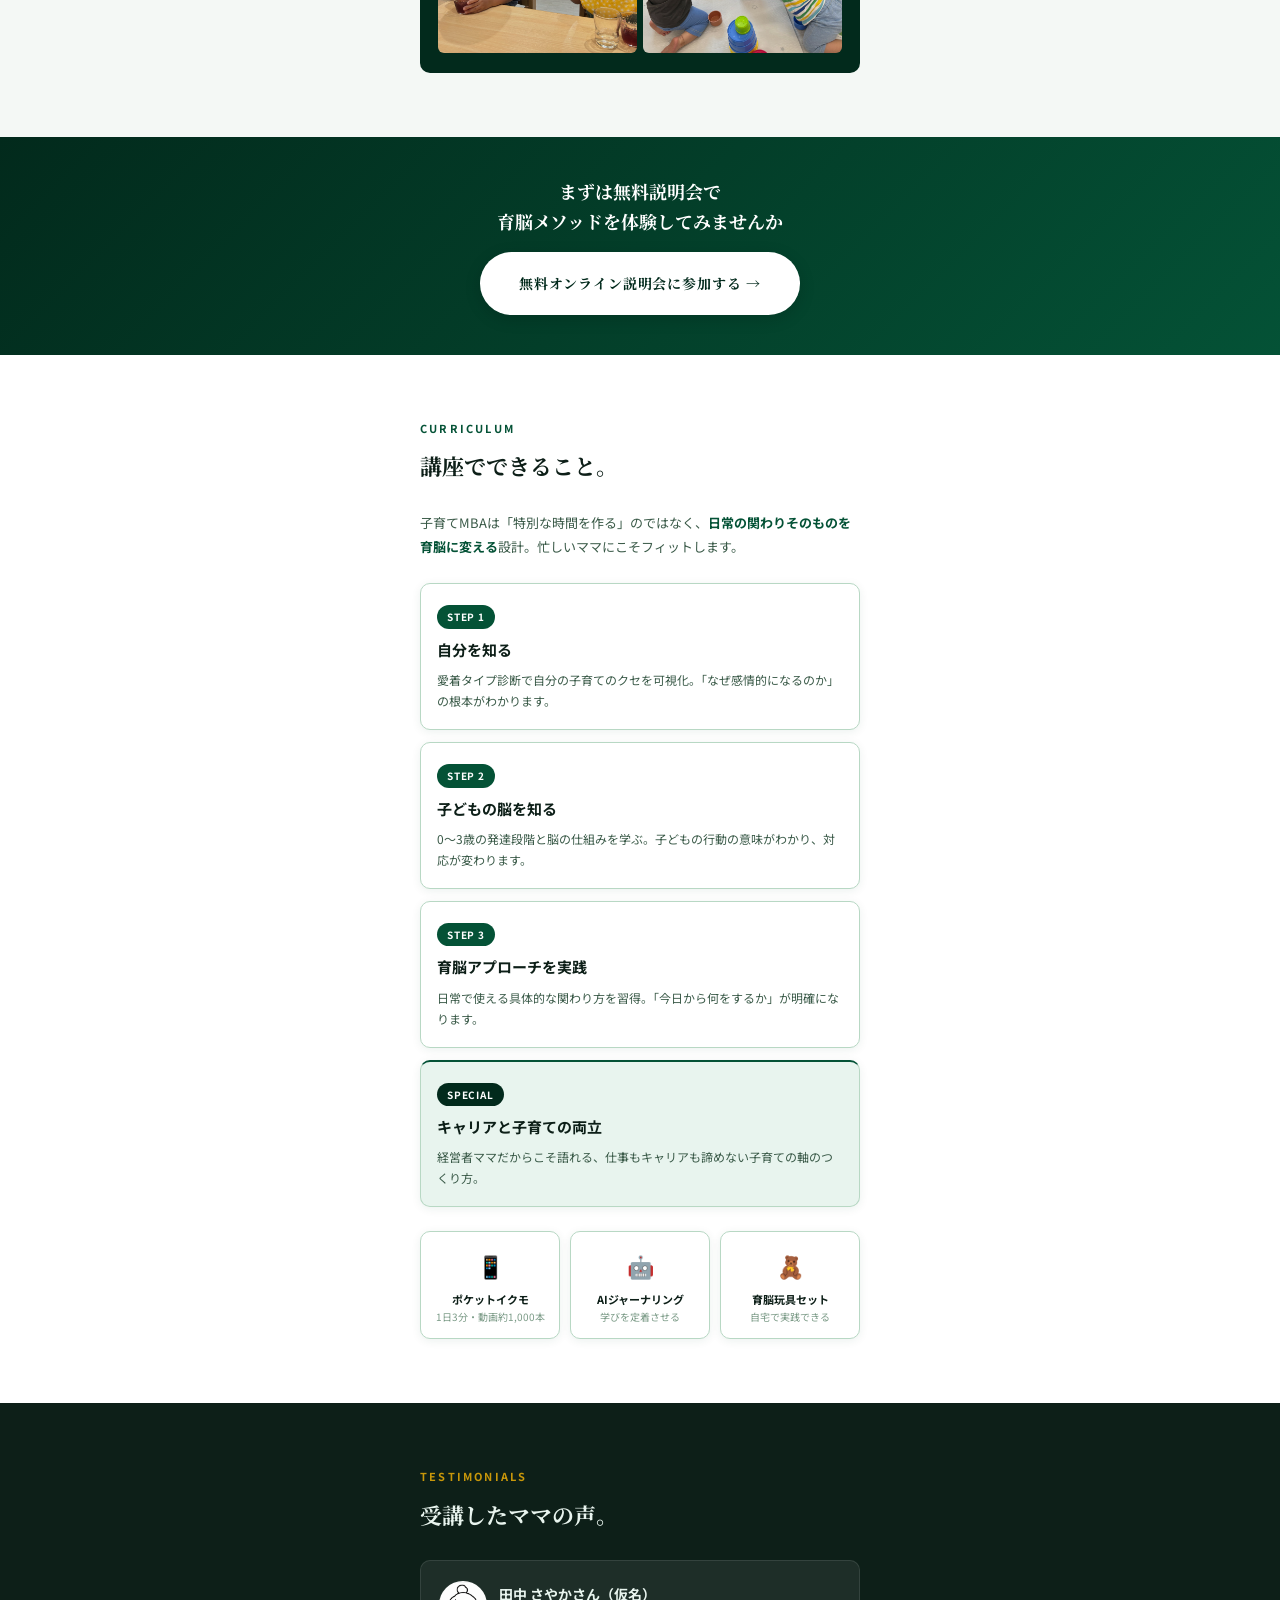
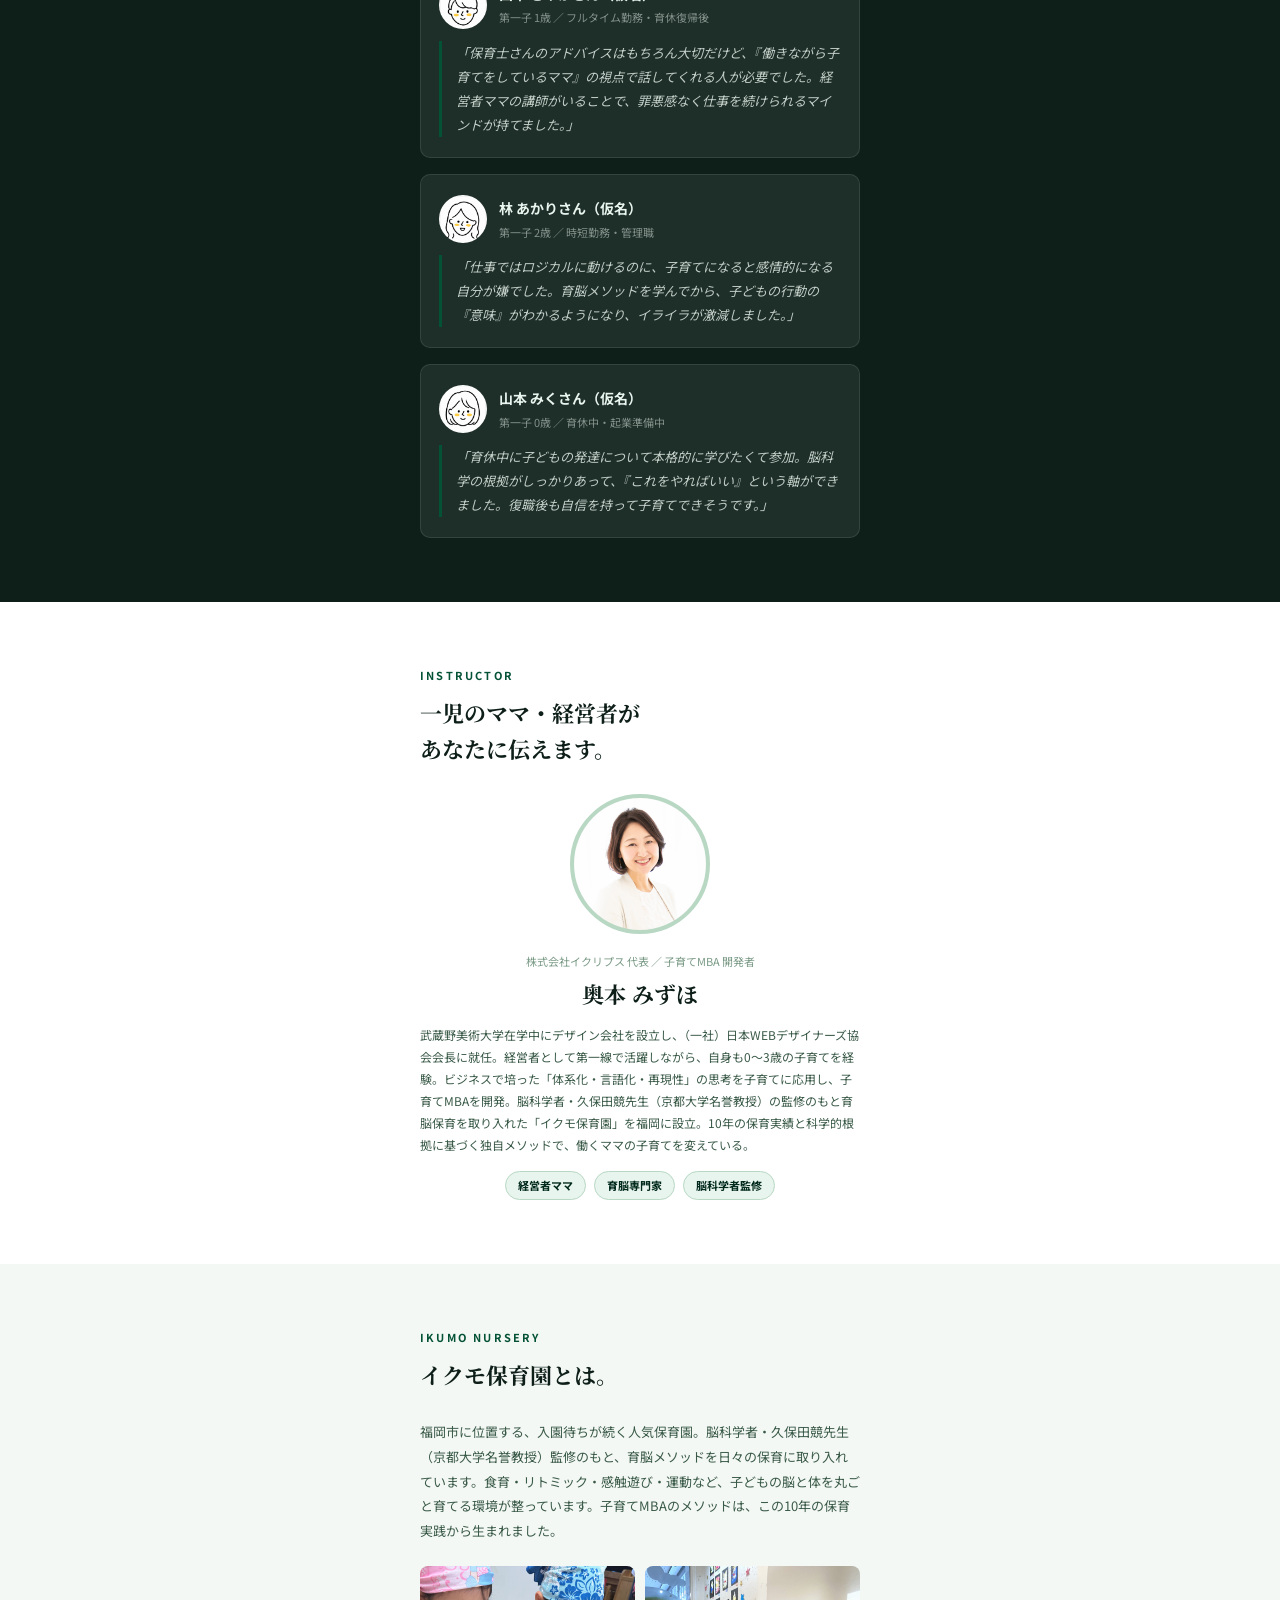
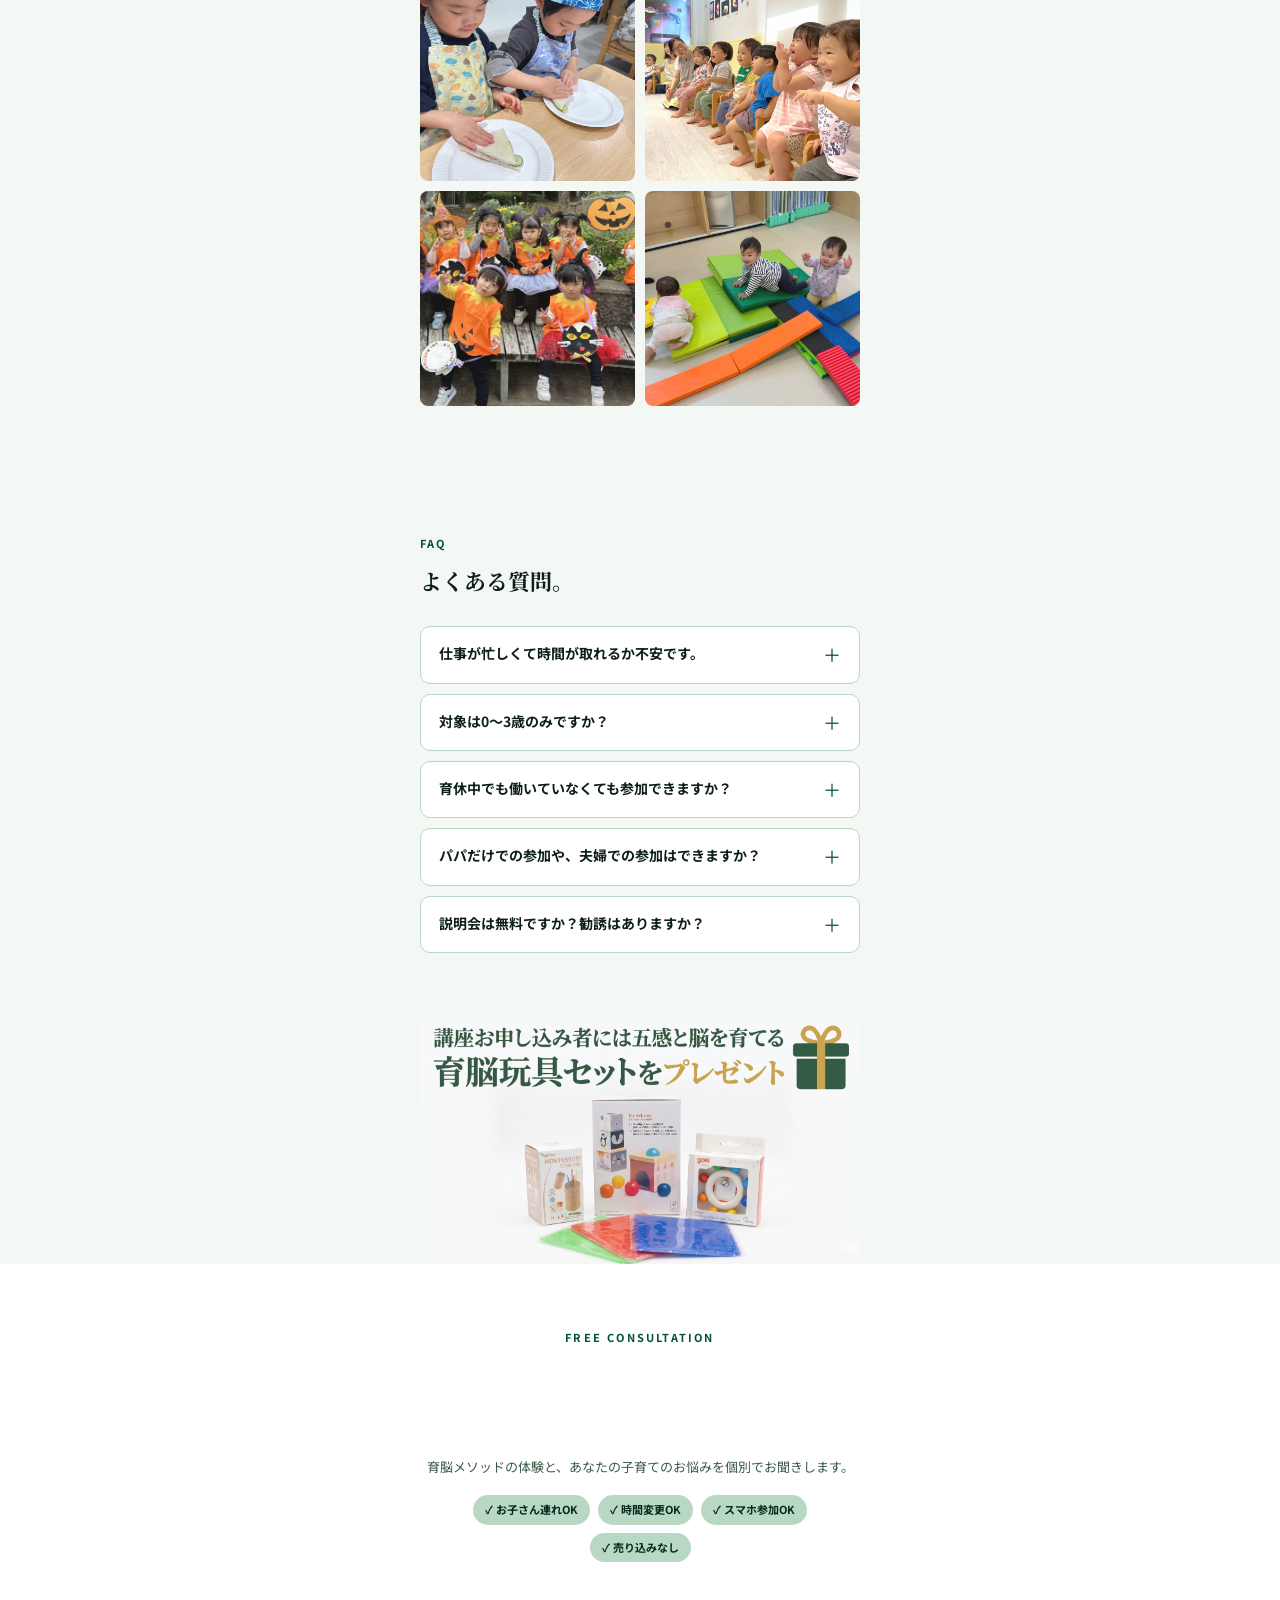
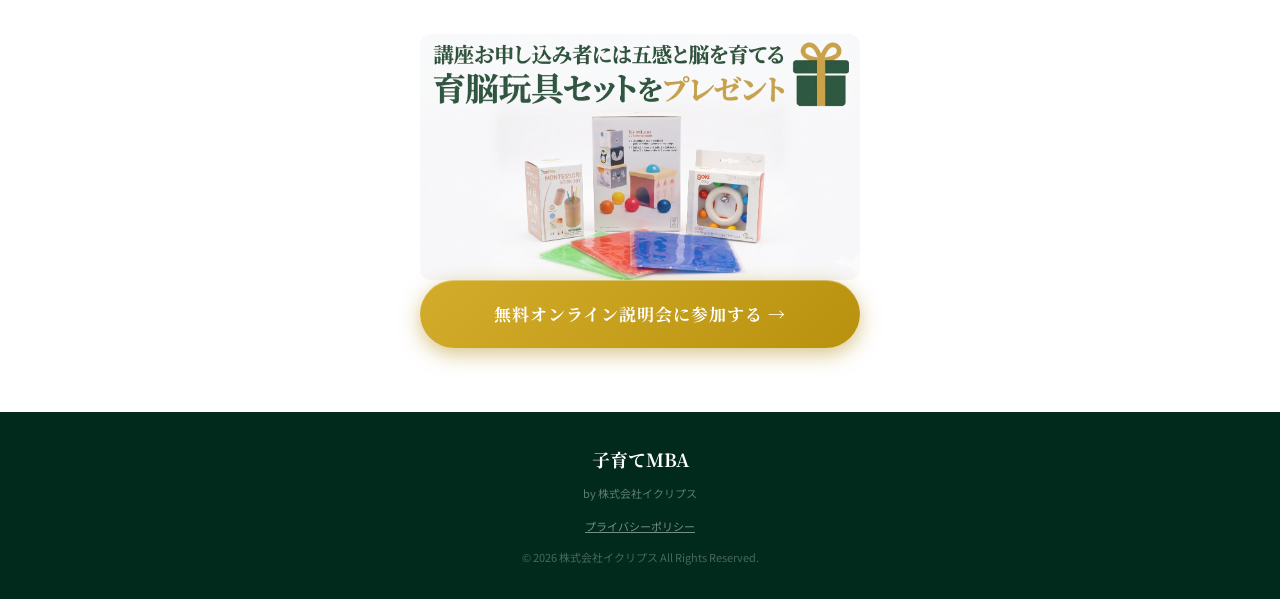
==== commit 8a277833: "fix: プレゼントバナーを復活＋上スペースを72pxに拡大（v5・v6）" ====
--- a/kosodate-mba/index.html
+++ b/kosodate-mba/index.html
@@ -365,7 +365,8 @@
         <span class="badge">✓ スマホ参加OK</span>
         <span class="badge">✓ 売り込みなし</span>
       </div>
-<a href="https://sub.kosodate-mba.com/event/70TPlemD8r0L/register" target="_blank" rel="noopener" class="btn-cta">無料オンライン説明会に参加する →</a>
+      <img src="images/present-banner.png" alt="講座お申し込み者に育脳玩具セットをプレゼント" class="present-banner">
+      <a href="https://sub.kosodate-mba.com/event/70TPlemD8r0L/register" target="_blank" rel="noopener" class="btn-cta">無料オンライン説明会に参加する →</a>
     </div>
   </section>
 
--- a/kosodate-mba/style.css
+++ b/kosodate-mba/style.css
@@ -144,7 +144,7 @@
 .tools-name small{display:block;font-weight:400;color:var(--text-muted);font-size:10px;margin-top:2px}
 
 /* Present Banner */
-.present-banner{width:100%;border-radius:var(--radius);margin-top:48px;opacity:.88}
+.present-banner{width:100%;border-radius:var(--radius);margin-top:72px;opacity:.88}
 
 /* Voice */
 .voice-list{display:flex;flex-direction:column;gap:16px}
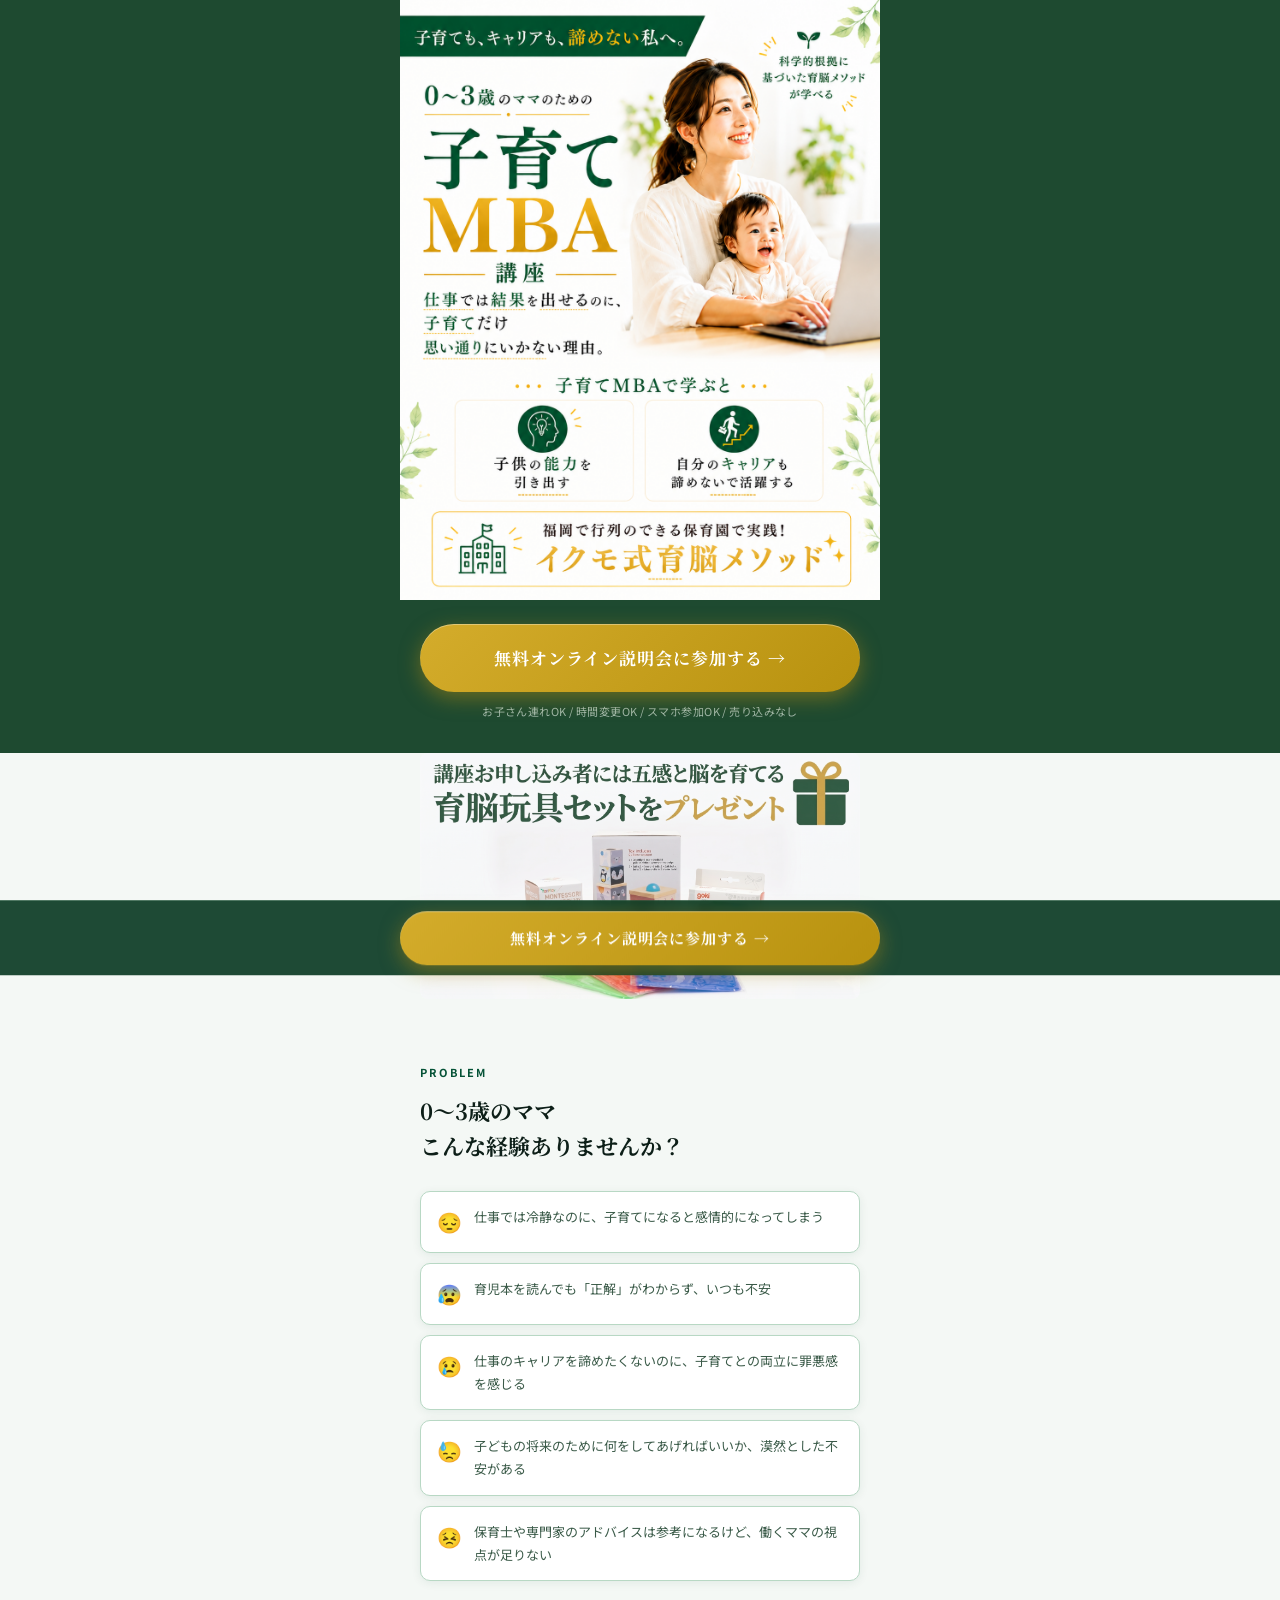
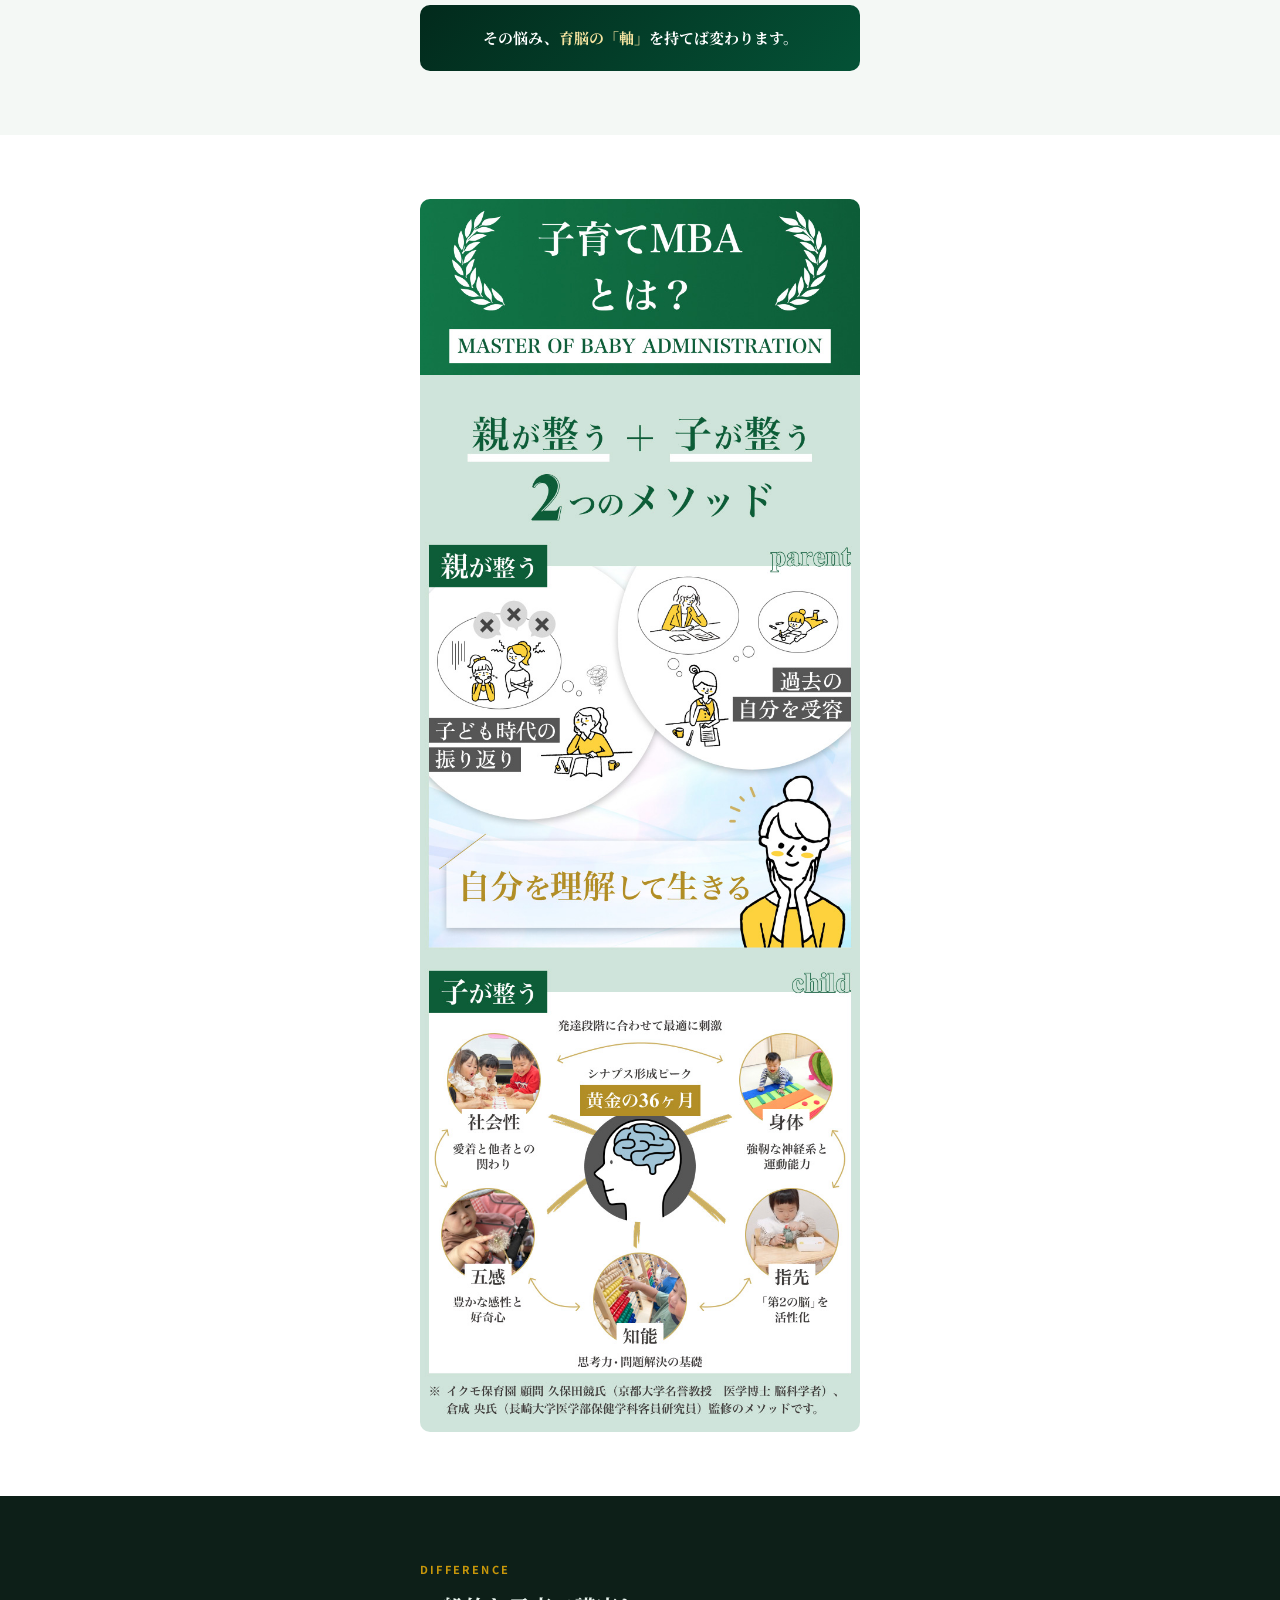
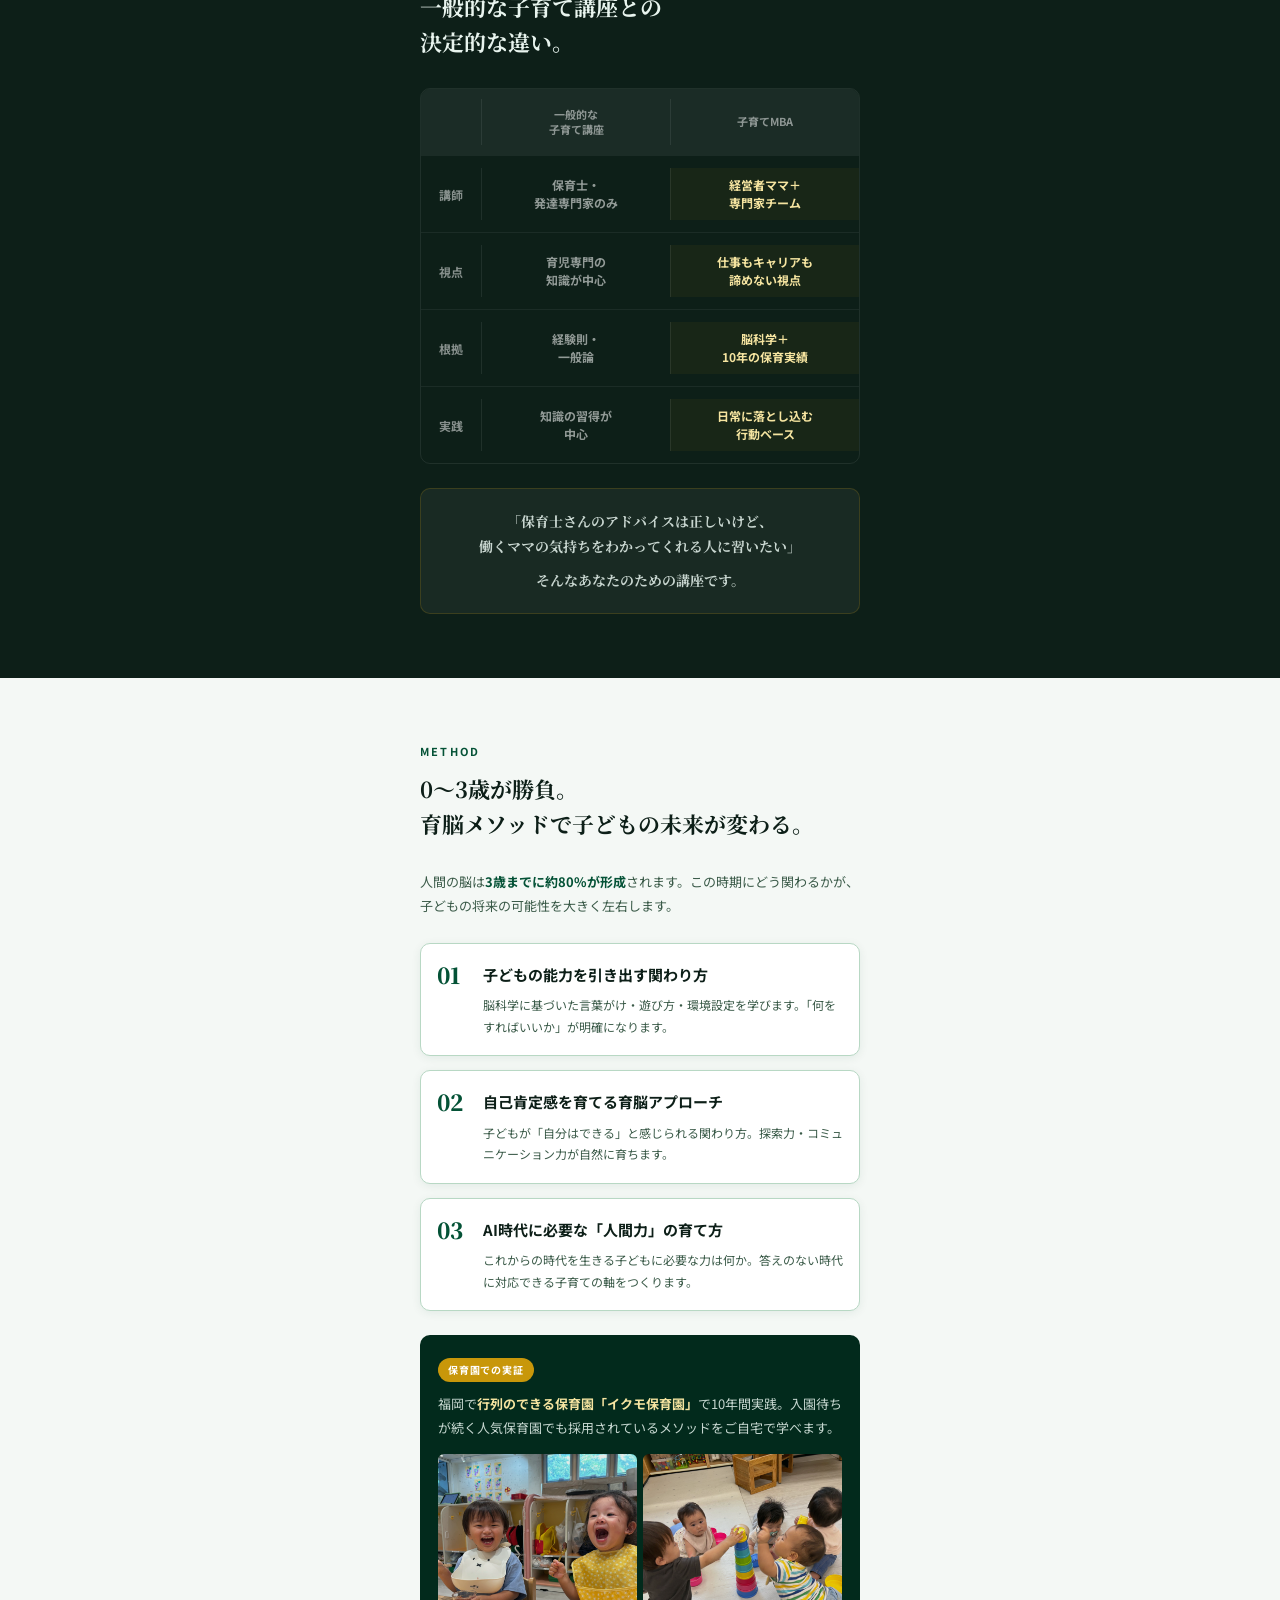
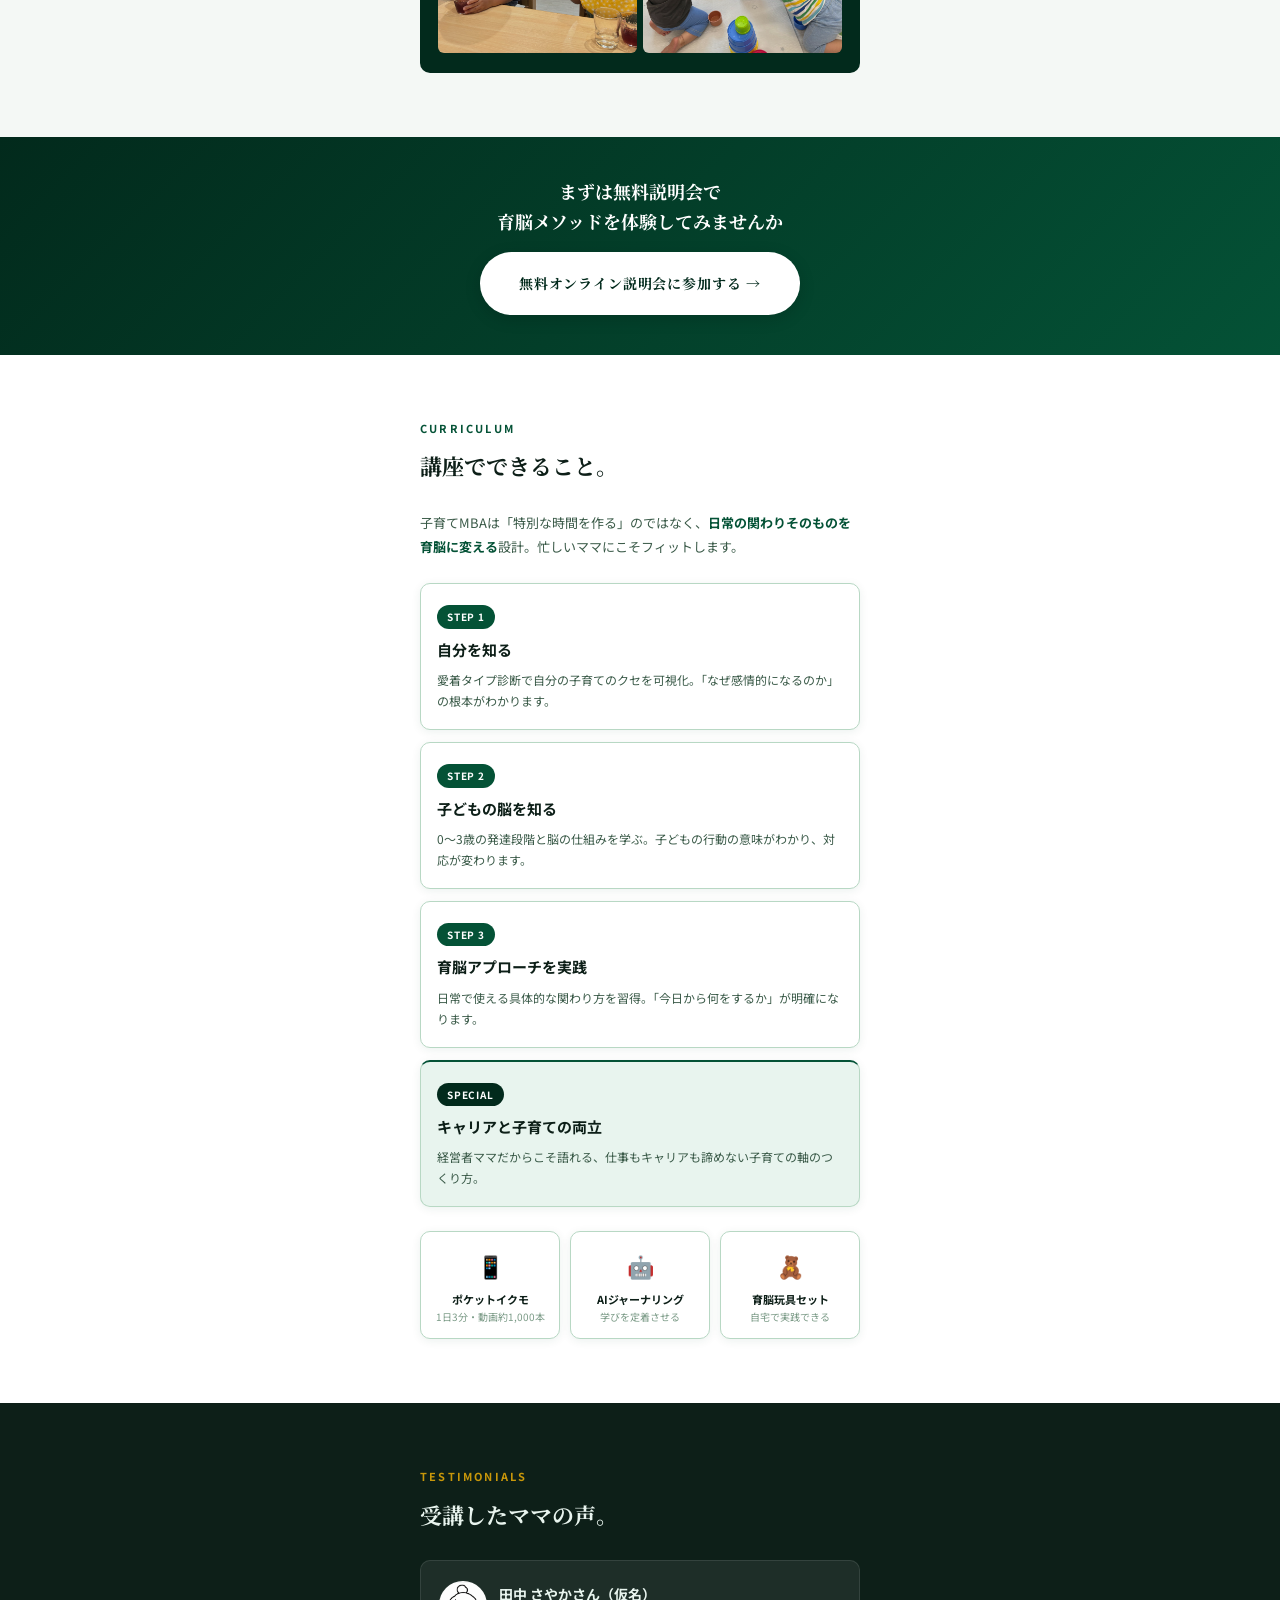
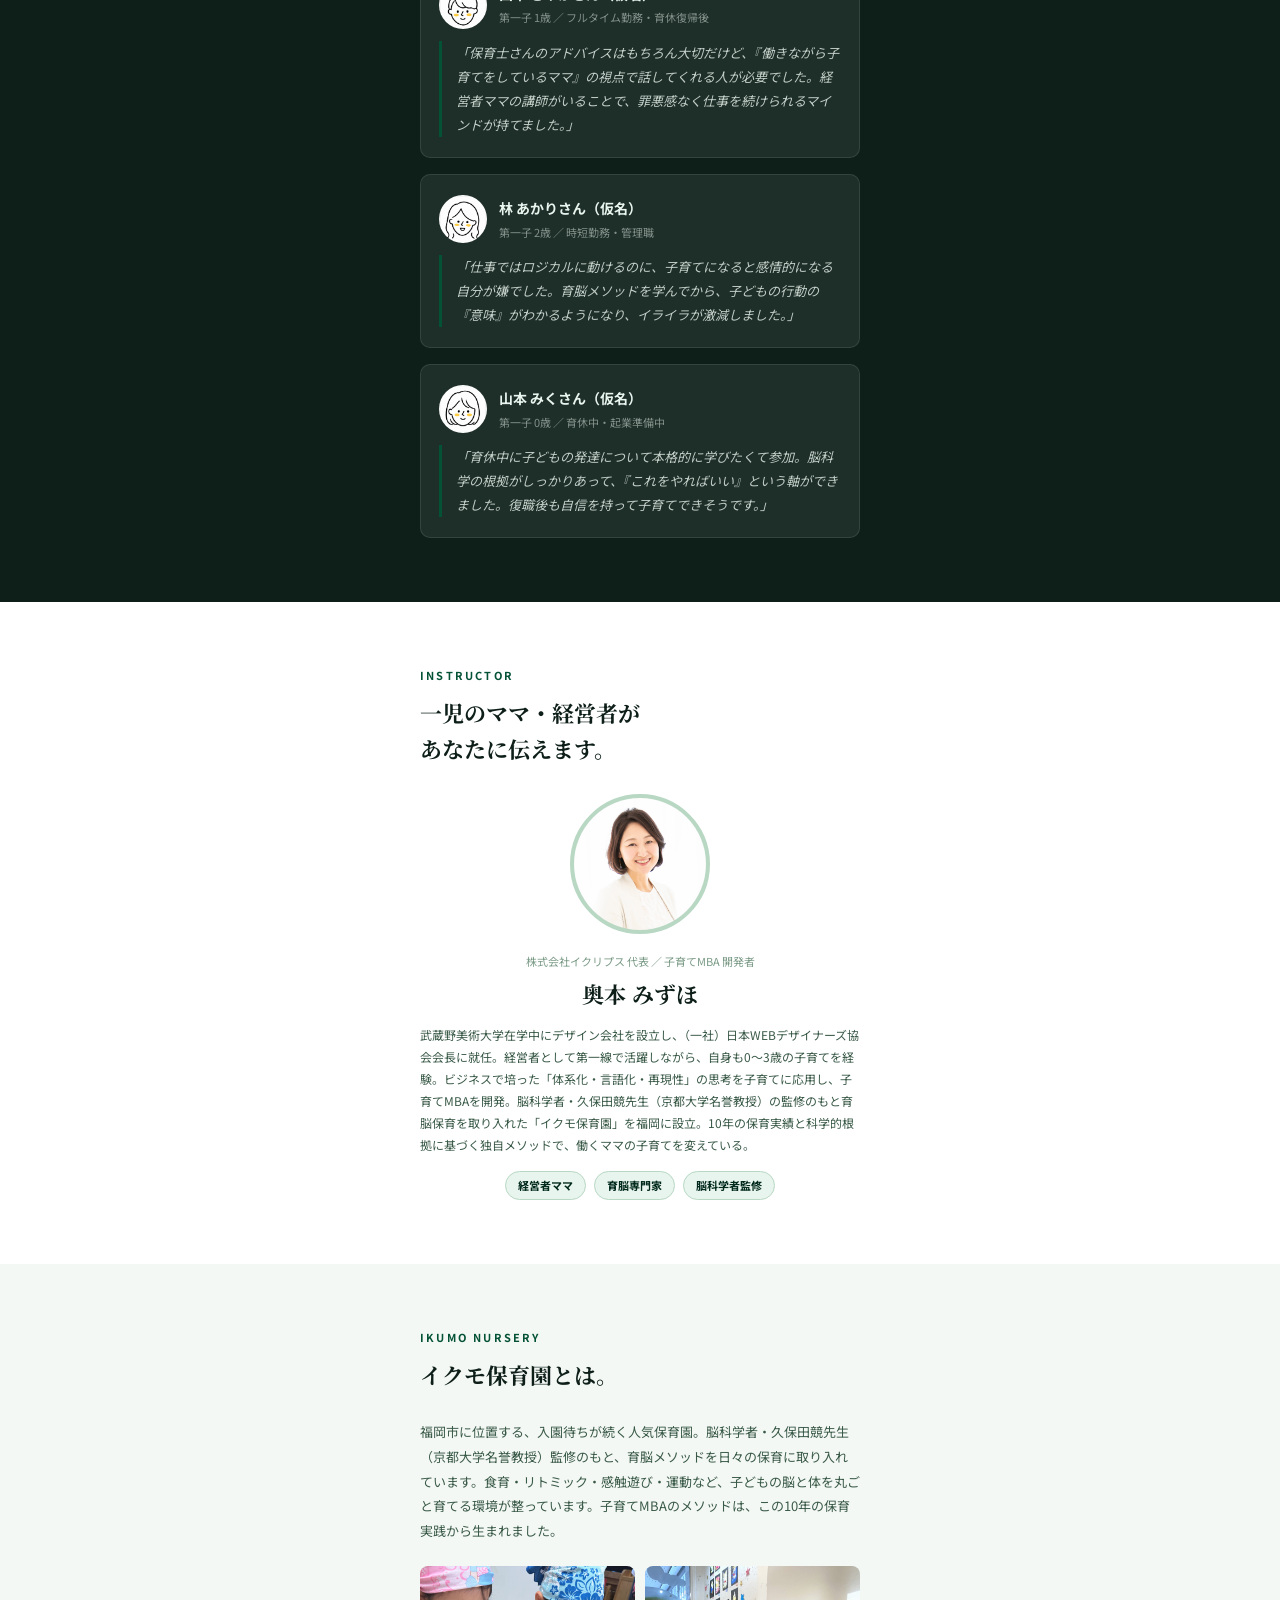
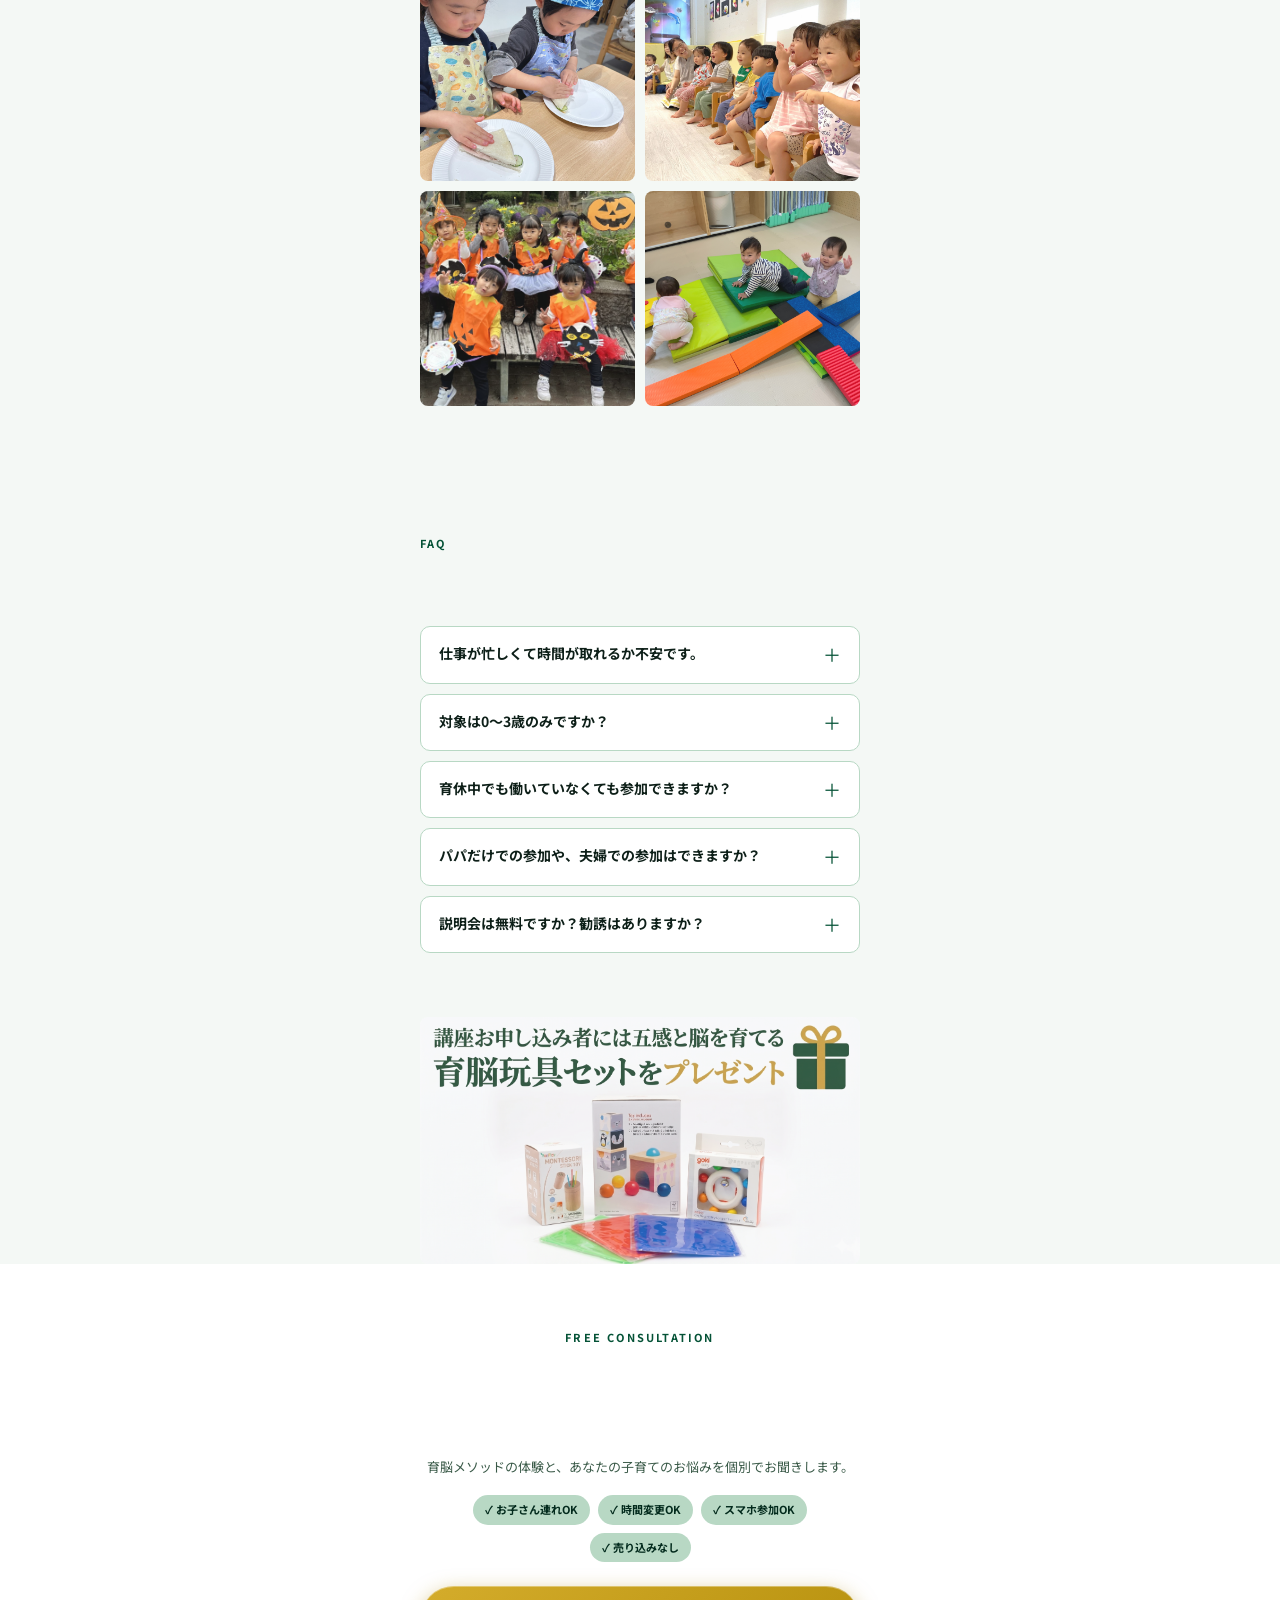
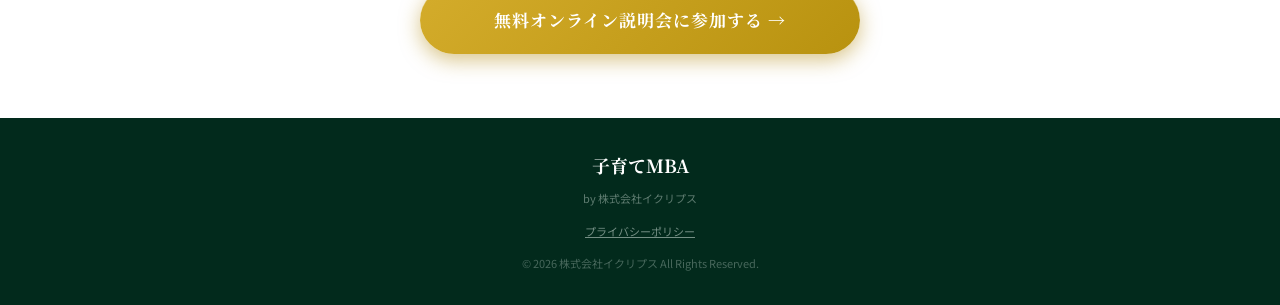
==== commit f2b83c57: "fix: プレゼントバナーを削除（v5・v6）" ====
--- a/kosodate-mba/index.html
+++ b/kosodate-mba/index.html
@@ -365,7 +365,6 @@
         <span class="badge">✓ スマホ参加OK</span>
         <span class="badge">✓ 売り込みなし</span>
       </div>
-      <img src="images/present-banner.png" alt="講座お申し込み者に育脳玩具セットをプレゼント" class="present-banner">
       <a href="https://sub.kosodate-mba.com/event/70TPlemD8r0L/register" target="_blank" rel="noopener" class="btn-cta">無料オンライン説明会に参加する →</a>
     </div>
   </section>
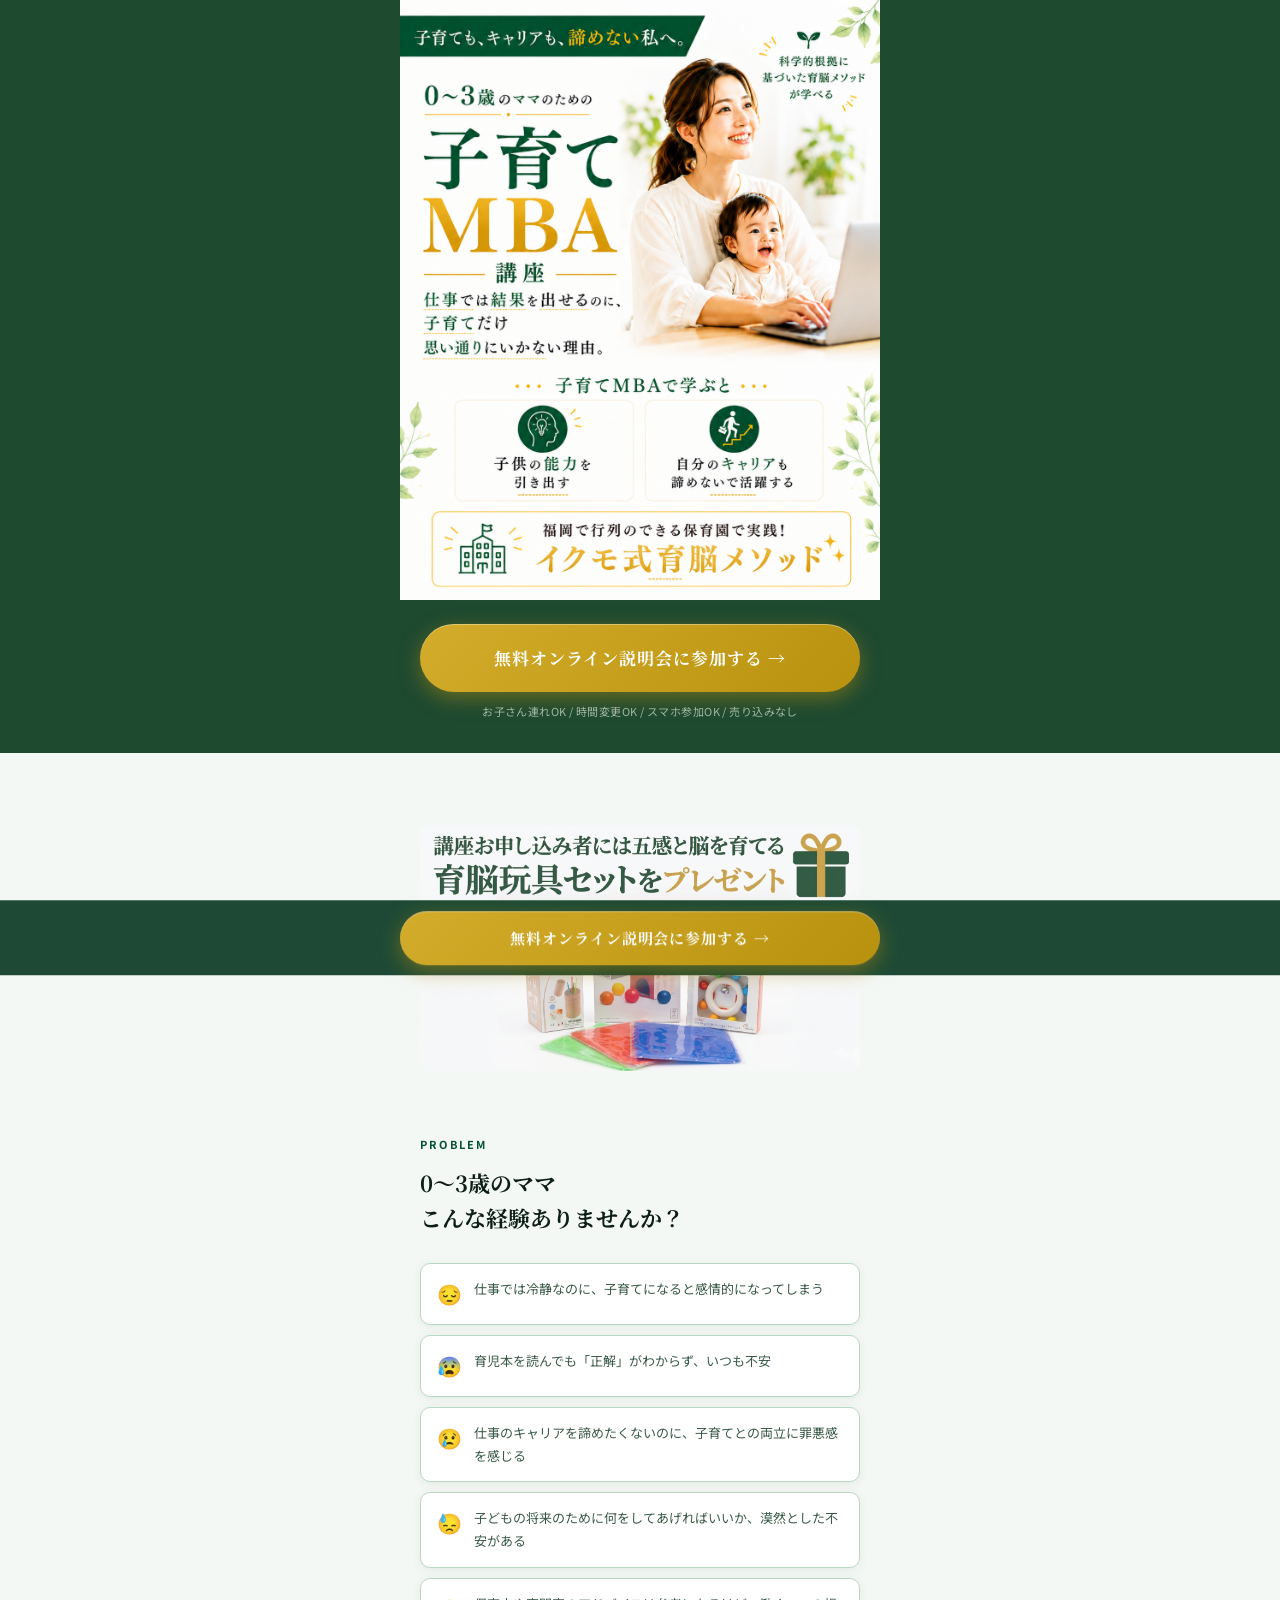
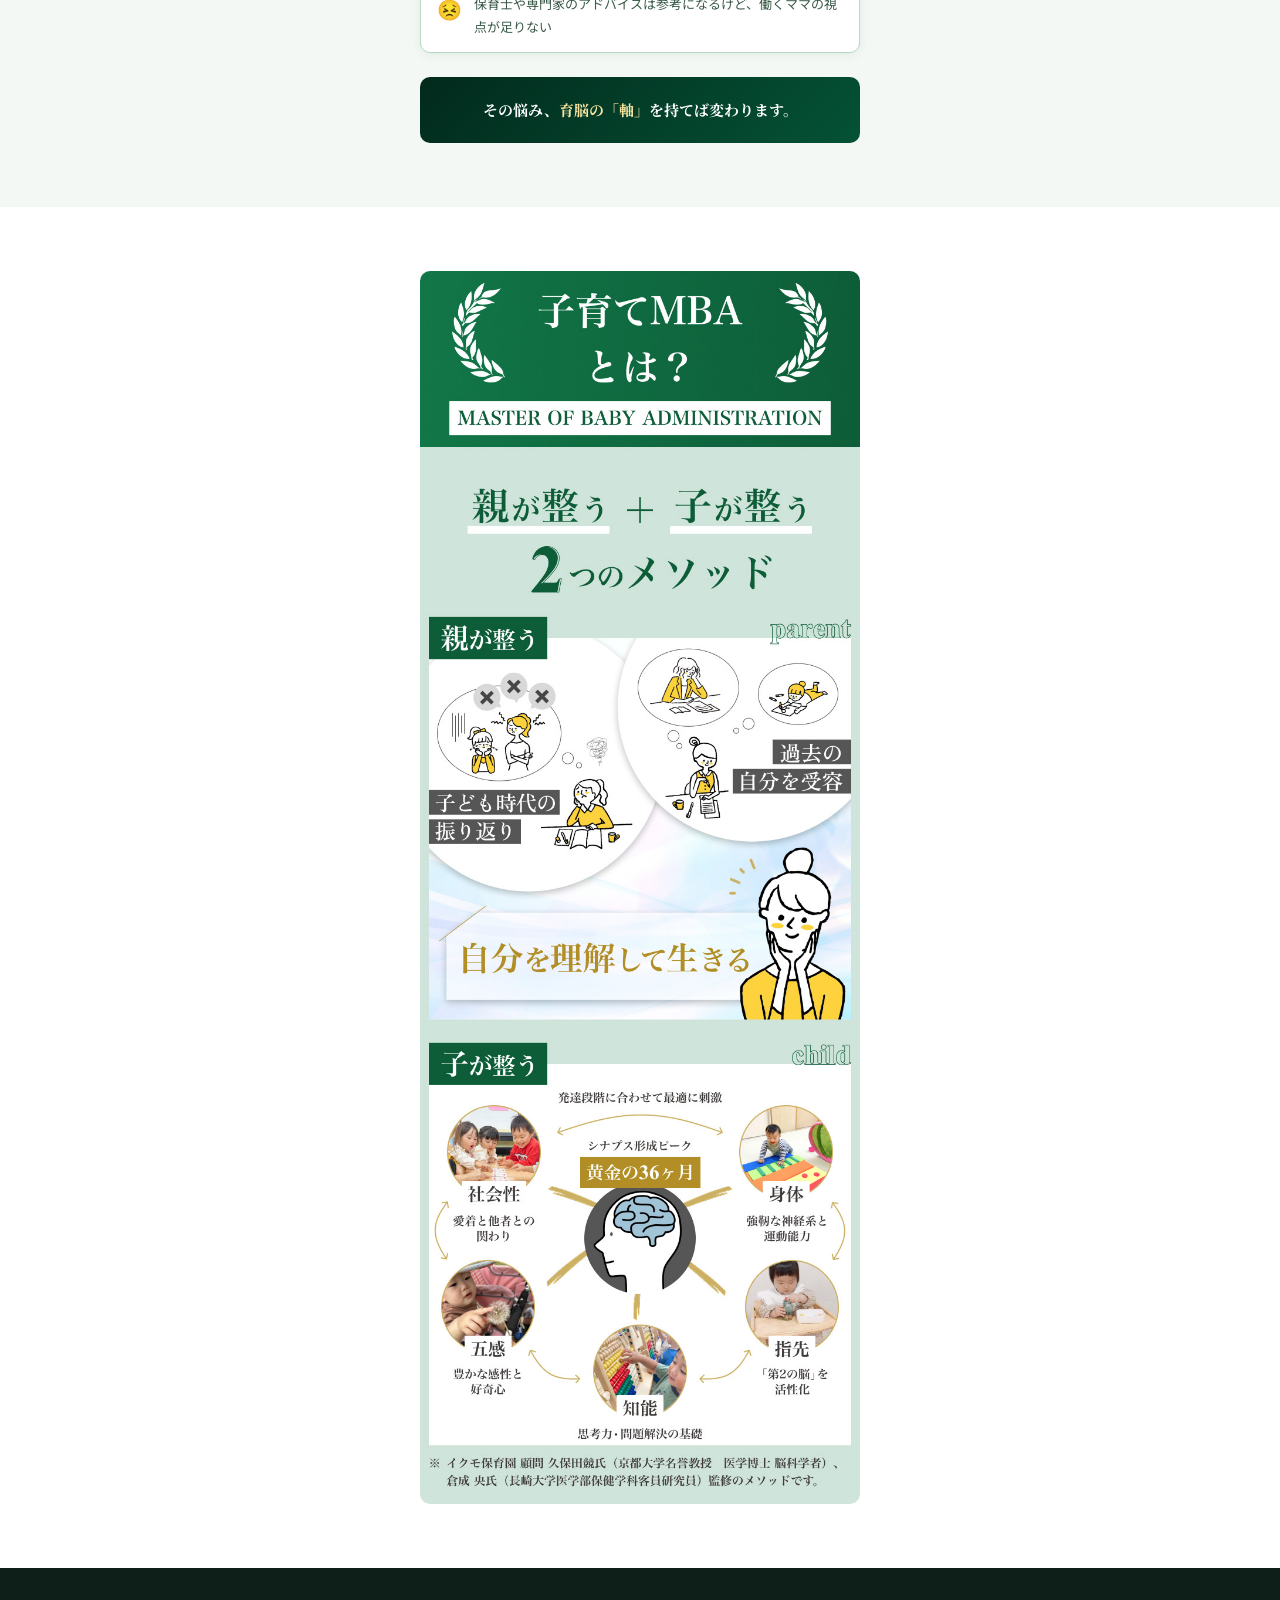
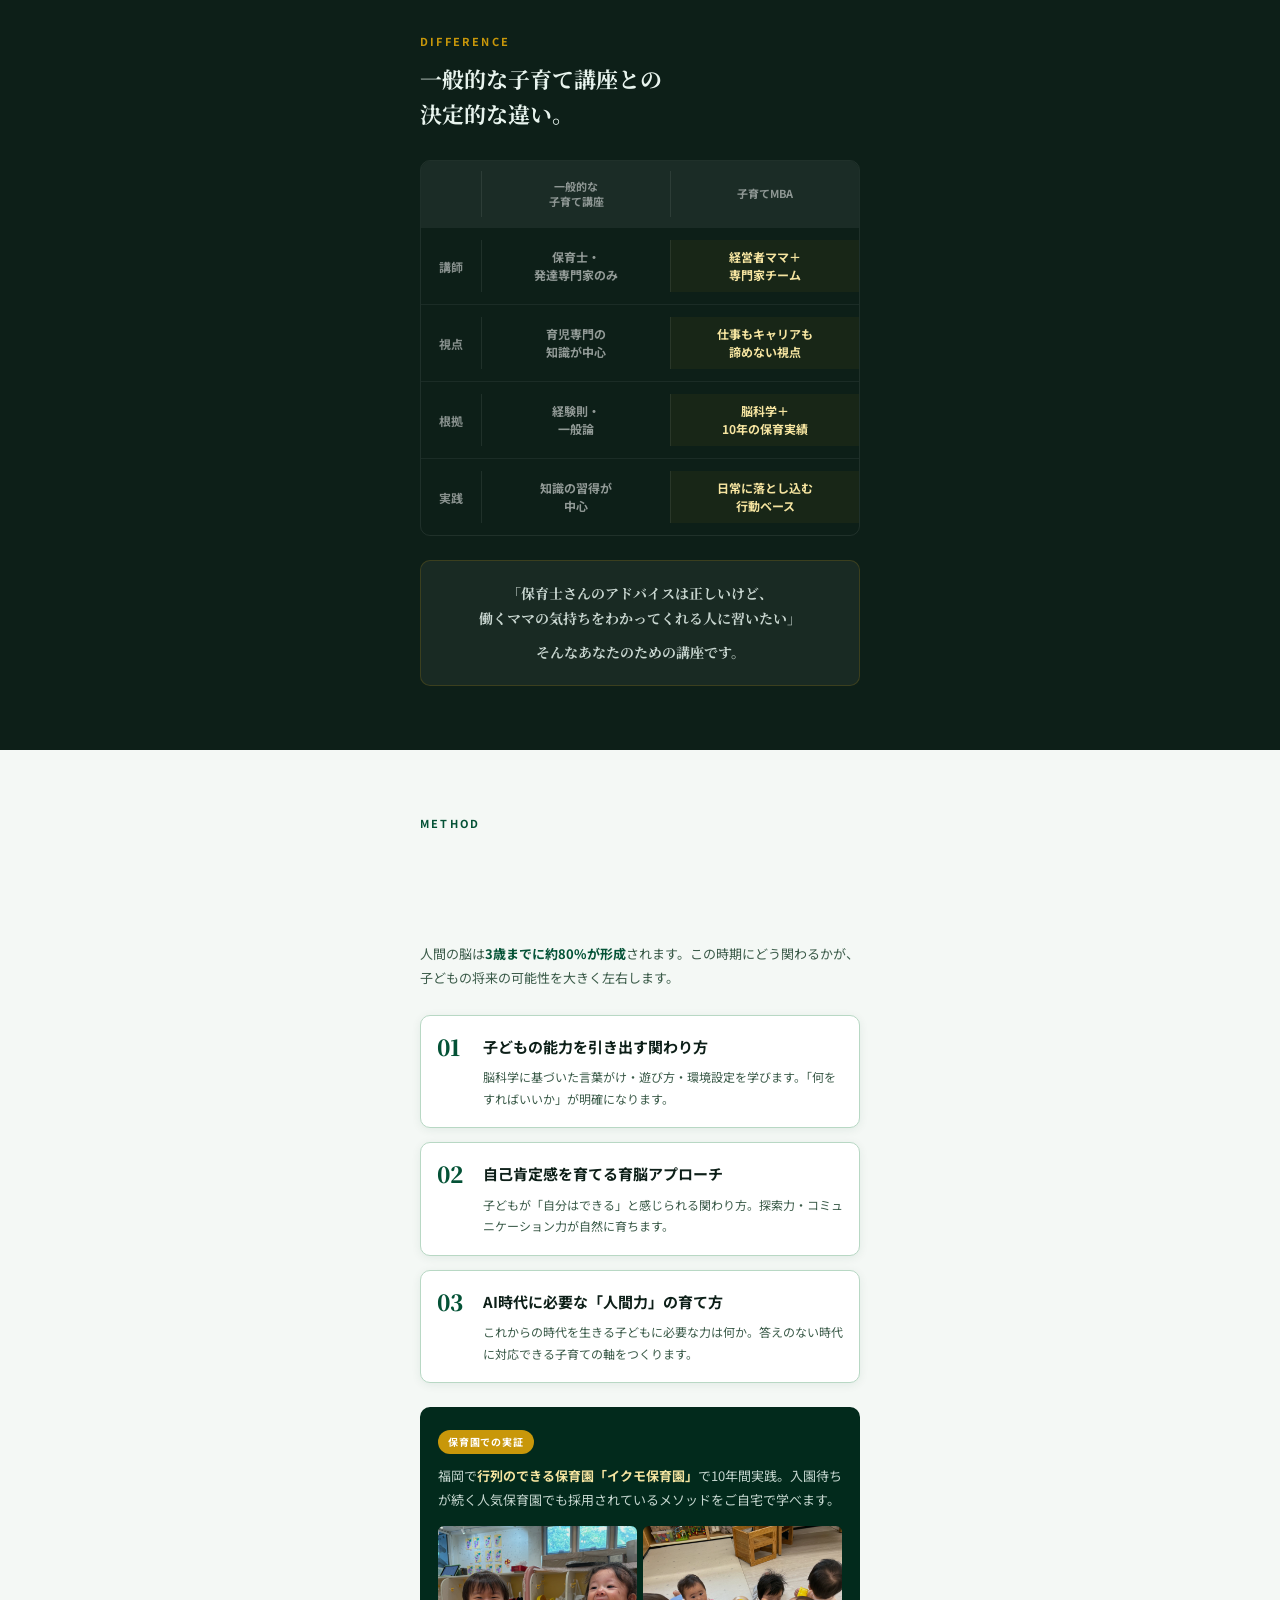
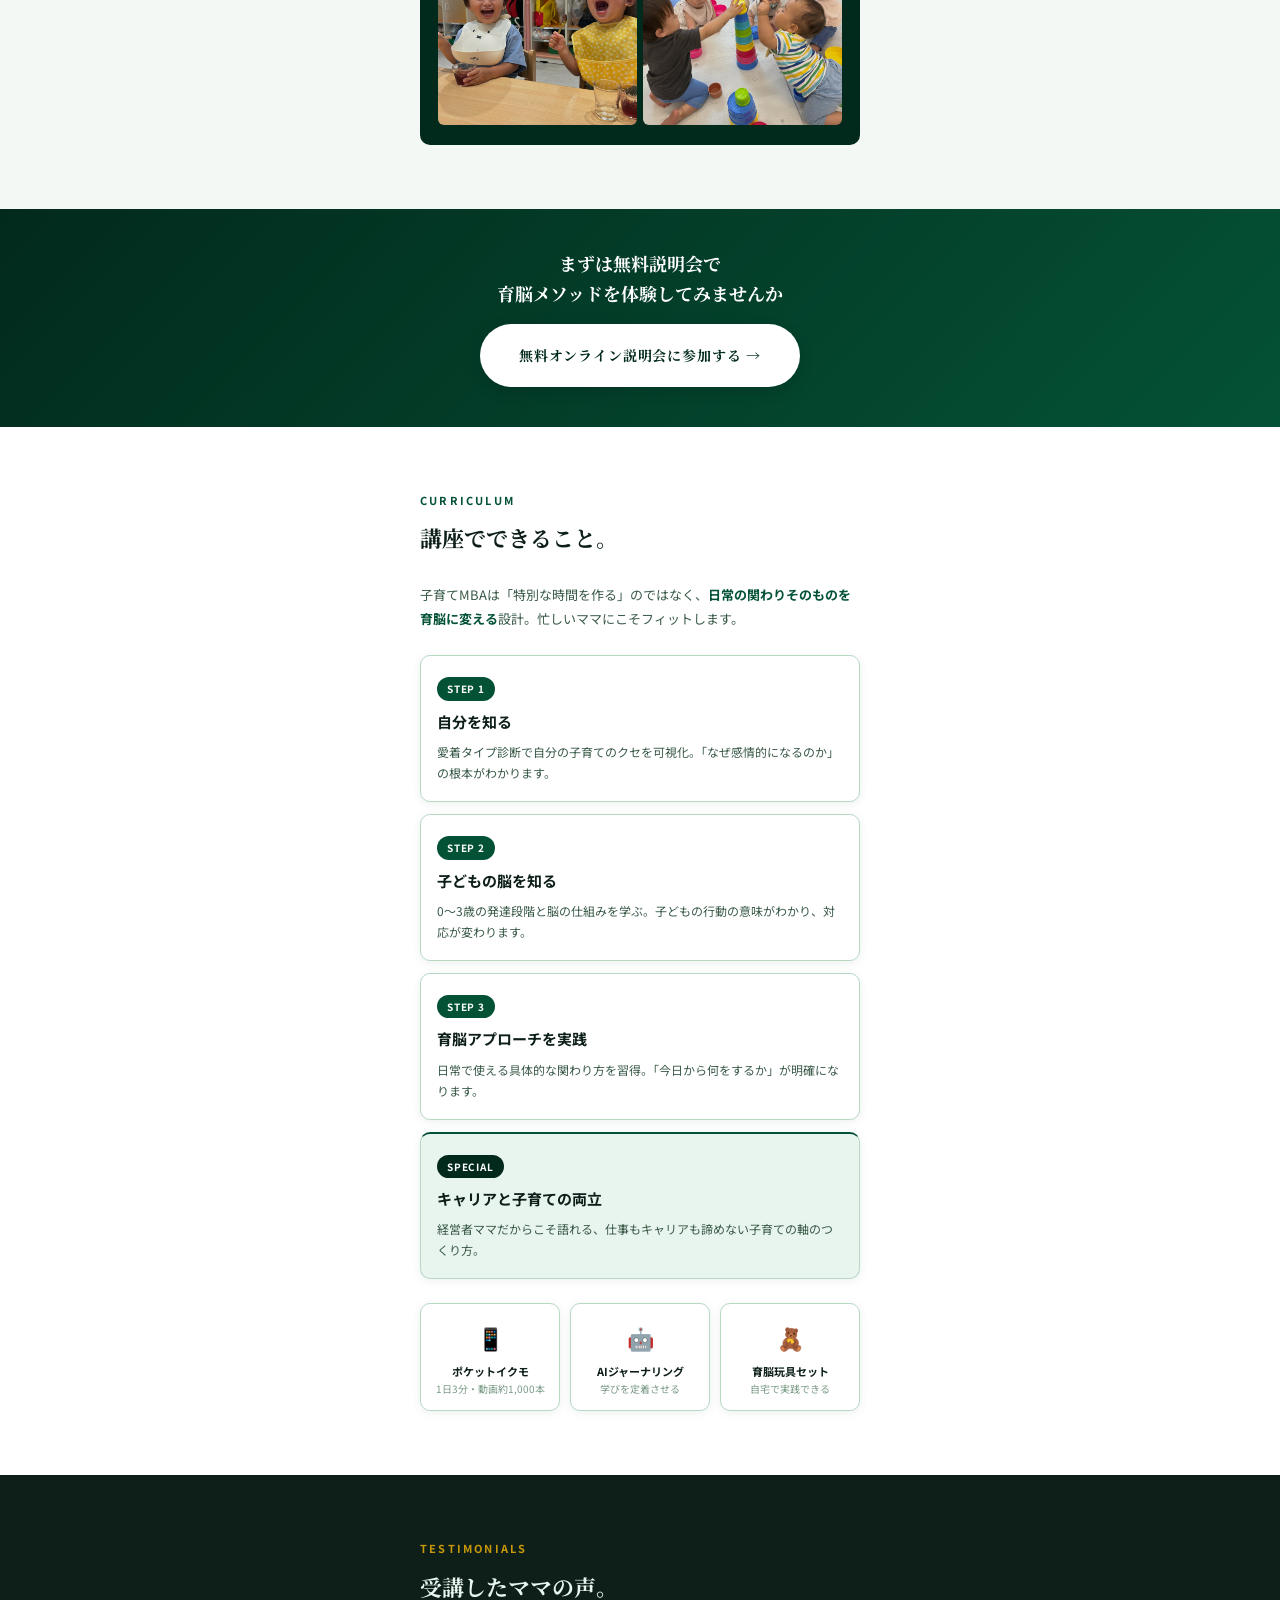
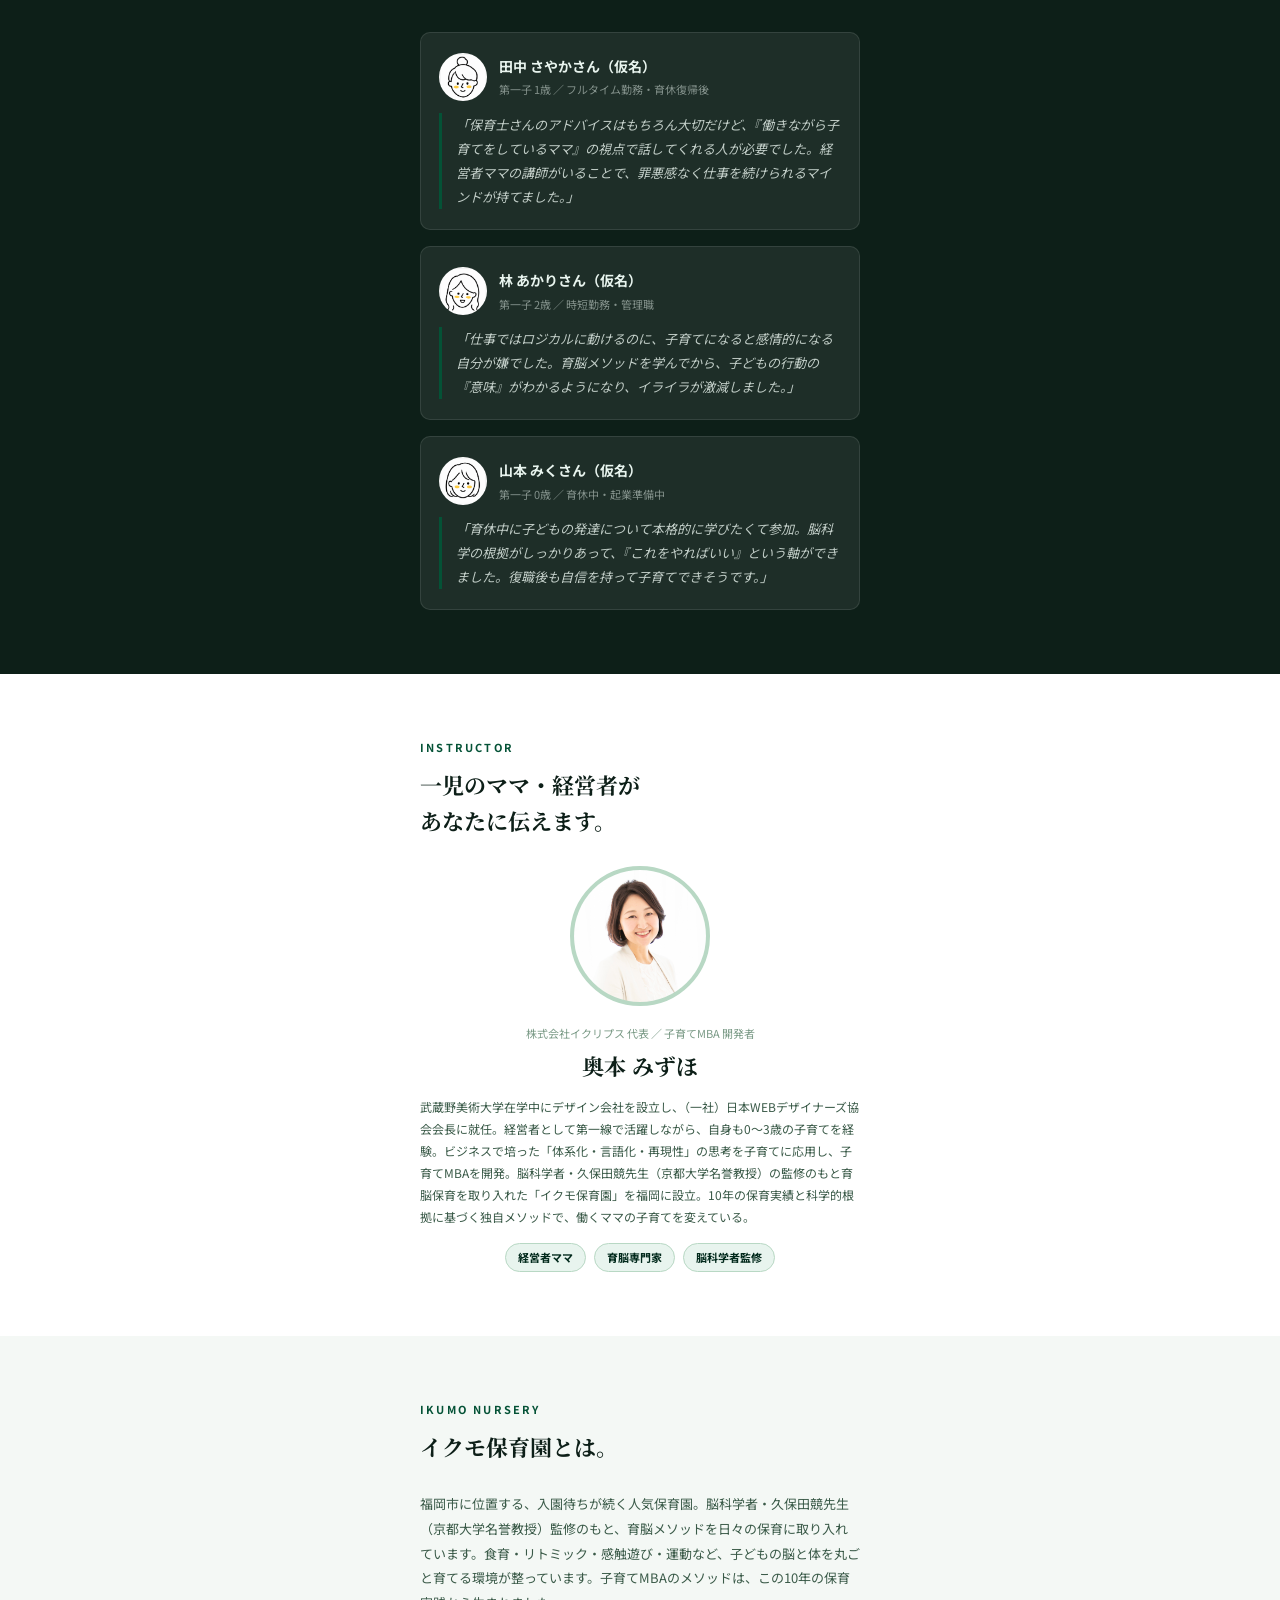
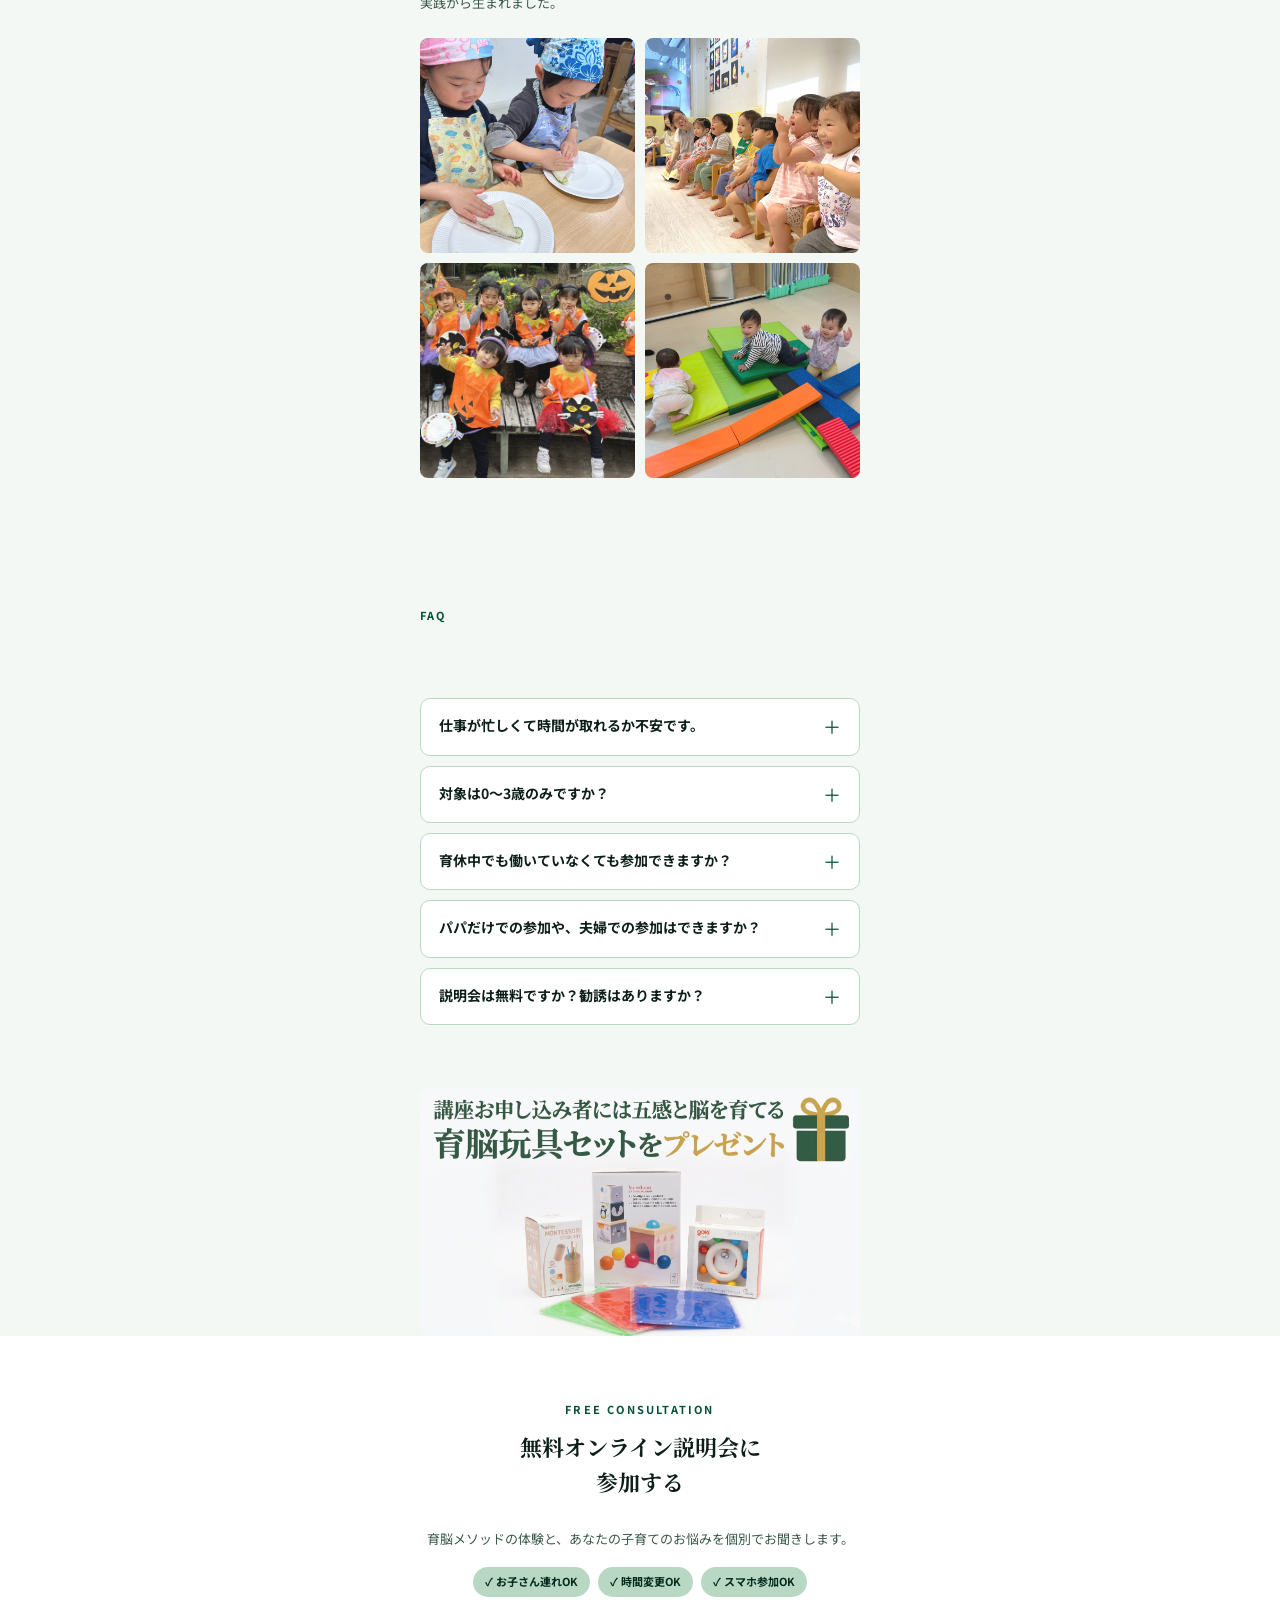
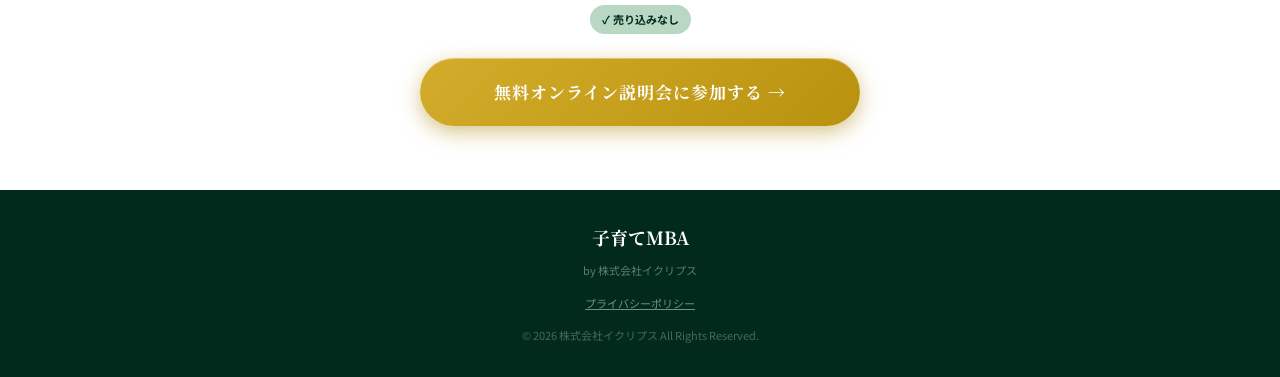
==== commit bab53ab2: "fix: ファーストビュー直下の画像上スペースを72pxに設定（v5・v6）" ====
--- a/kosodate-mba/index.html
+++ b/kosodate-mba/index.html
@@ -40,7 +40,7 @@
   </section>
 
   <!-- イベントバナー①  -->
-  <div class="container">
+  <div class="container" style="margin-top:72px">
     <a href="https://sub.kosodate-mba.com/event/70TPlemD8r0L/register" target="_blank" rel="noopener">
       <img src="images/event-banner.png" alt="子育てMBA開講 耳だけ参加WELCOME 先着特典あり" class="event-banner">
     </a>
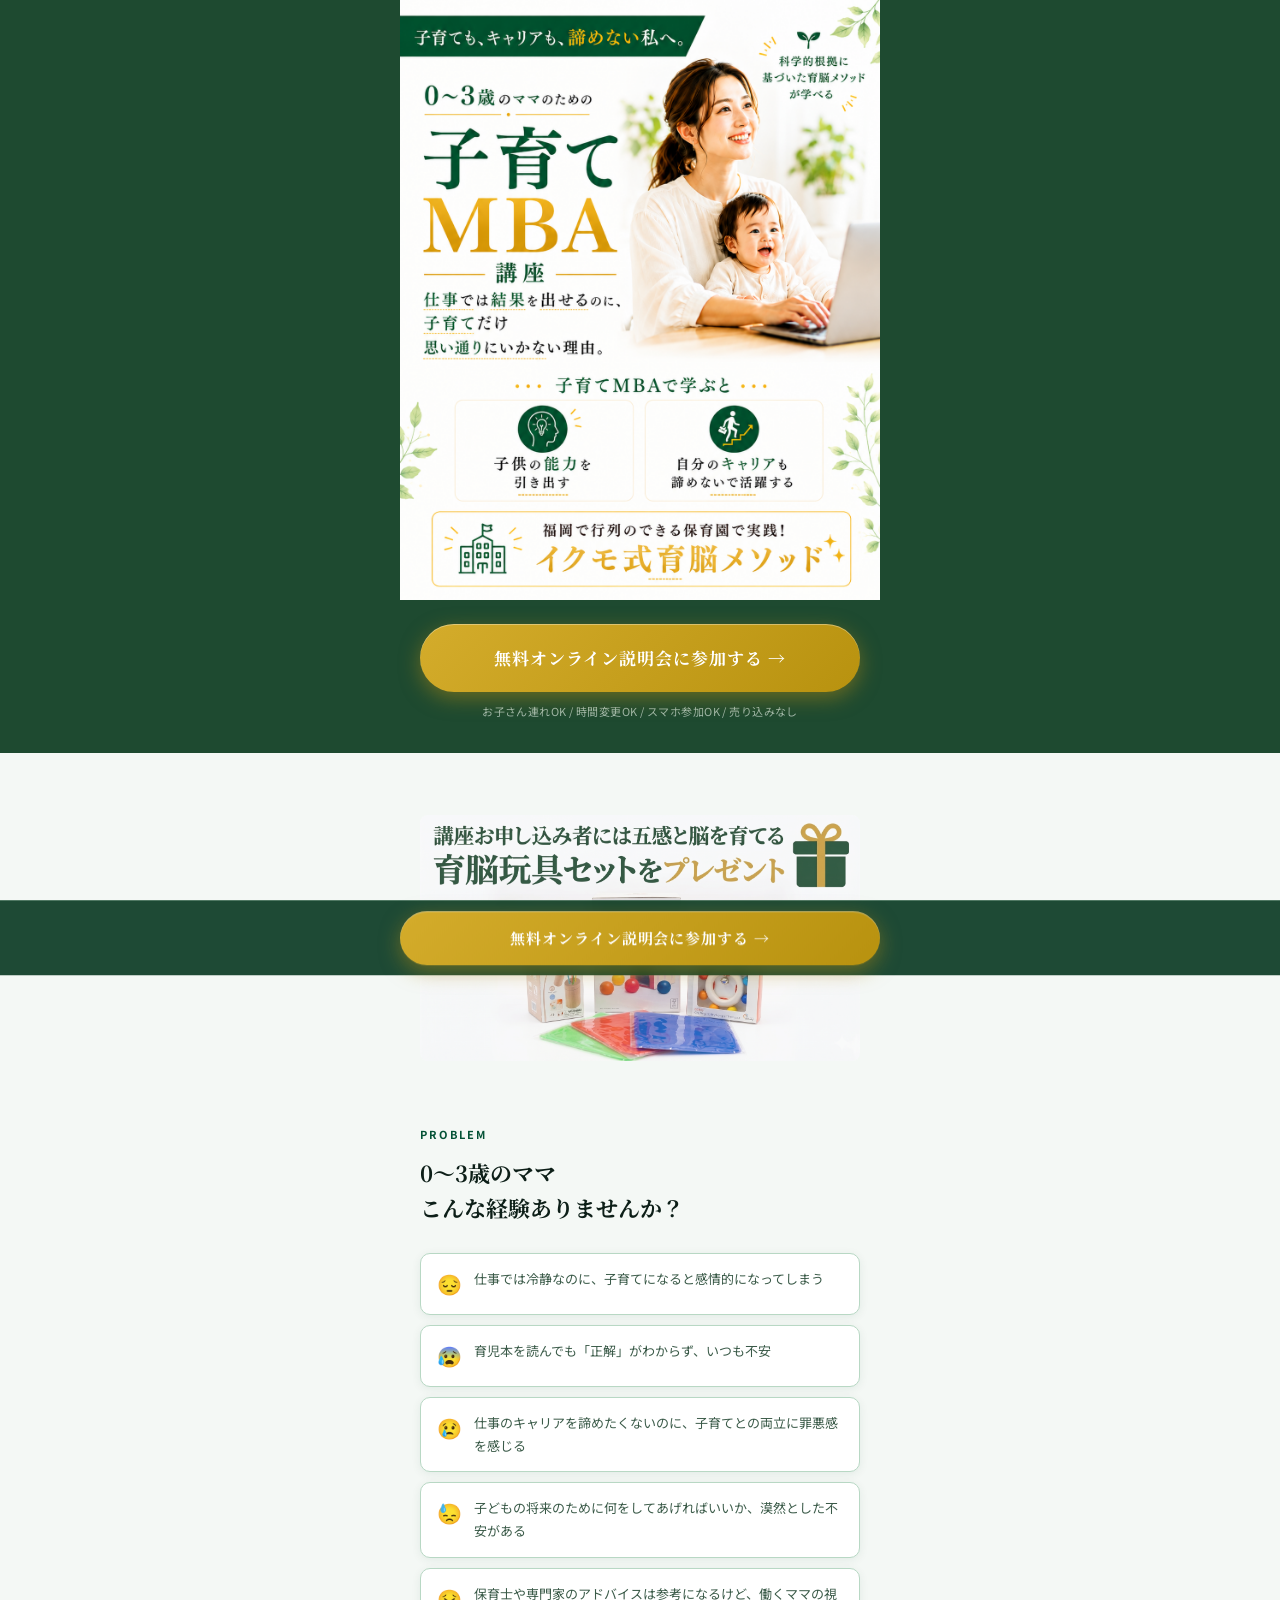
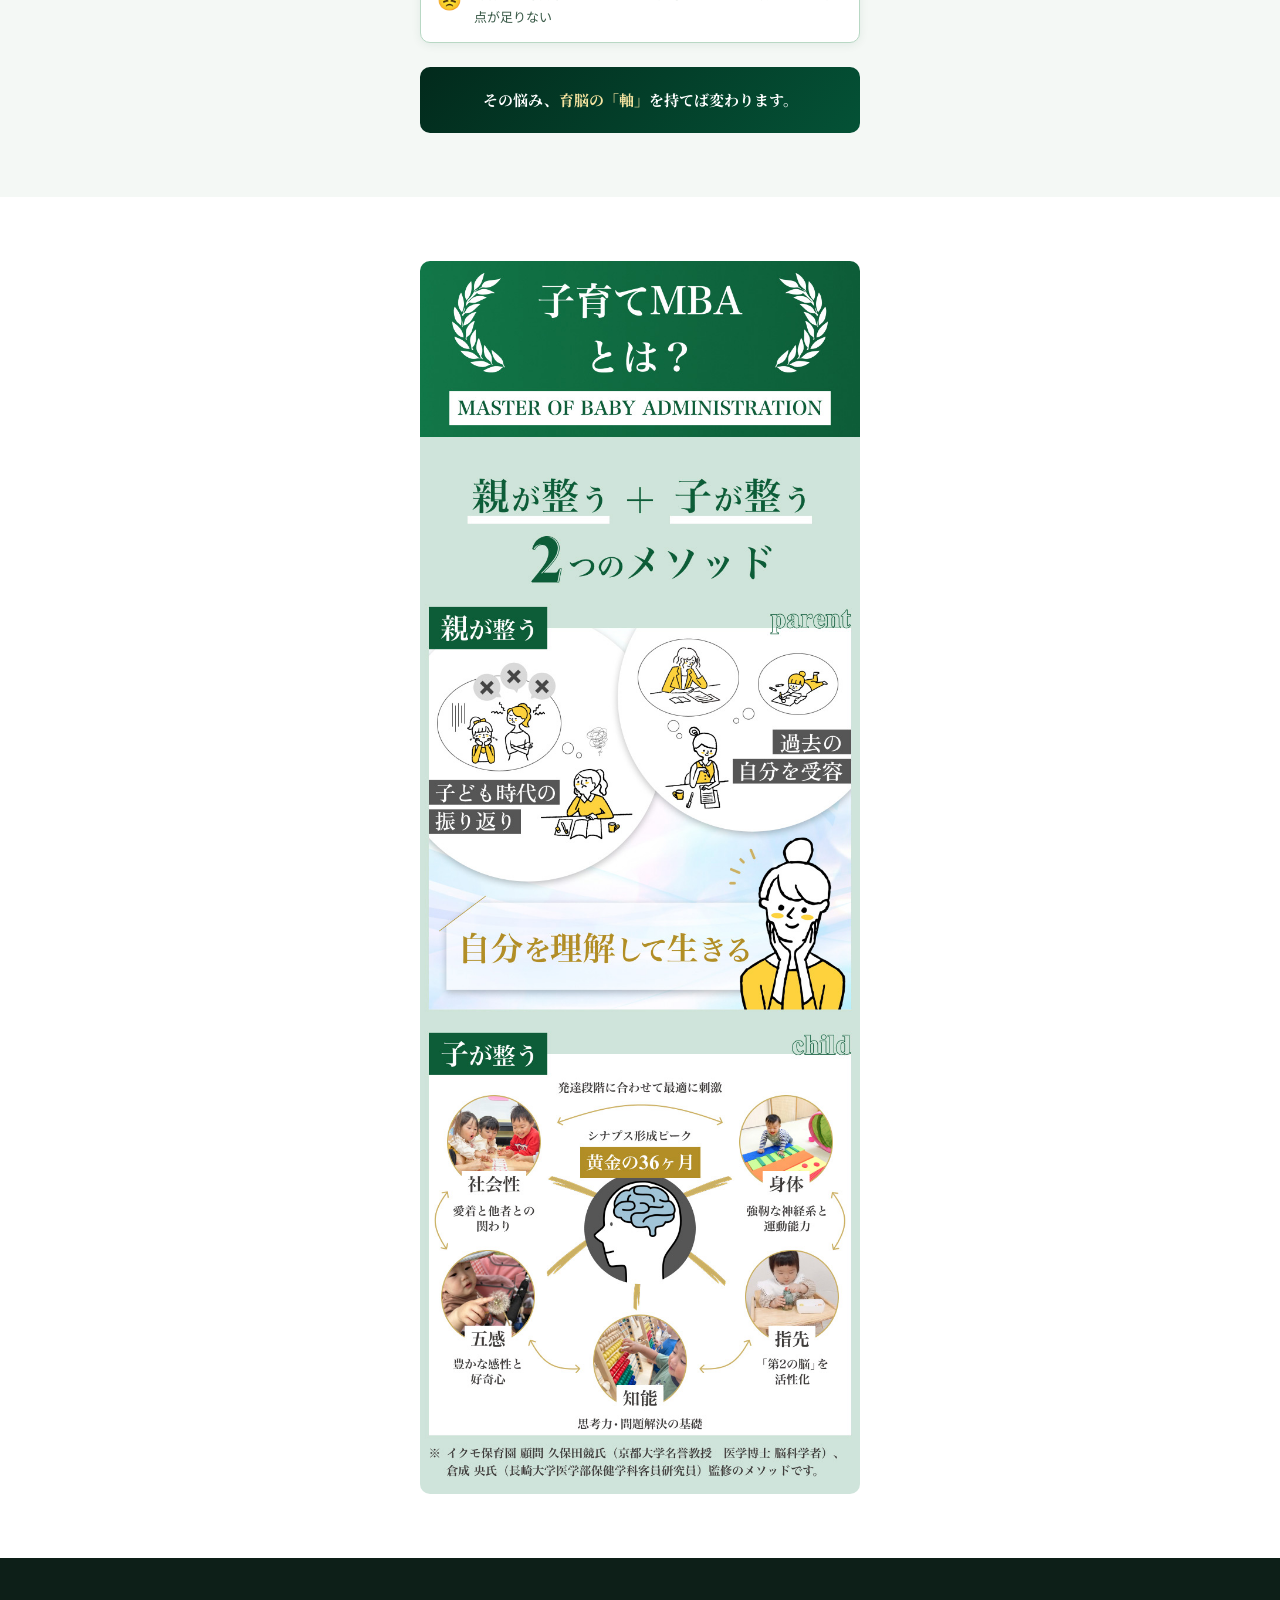
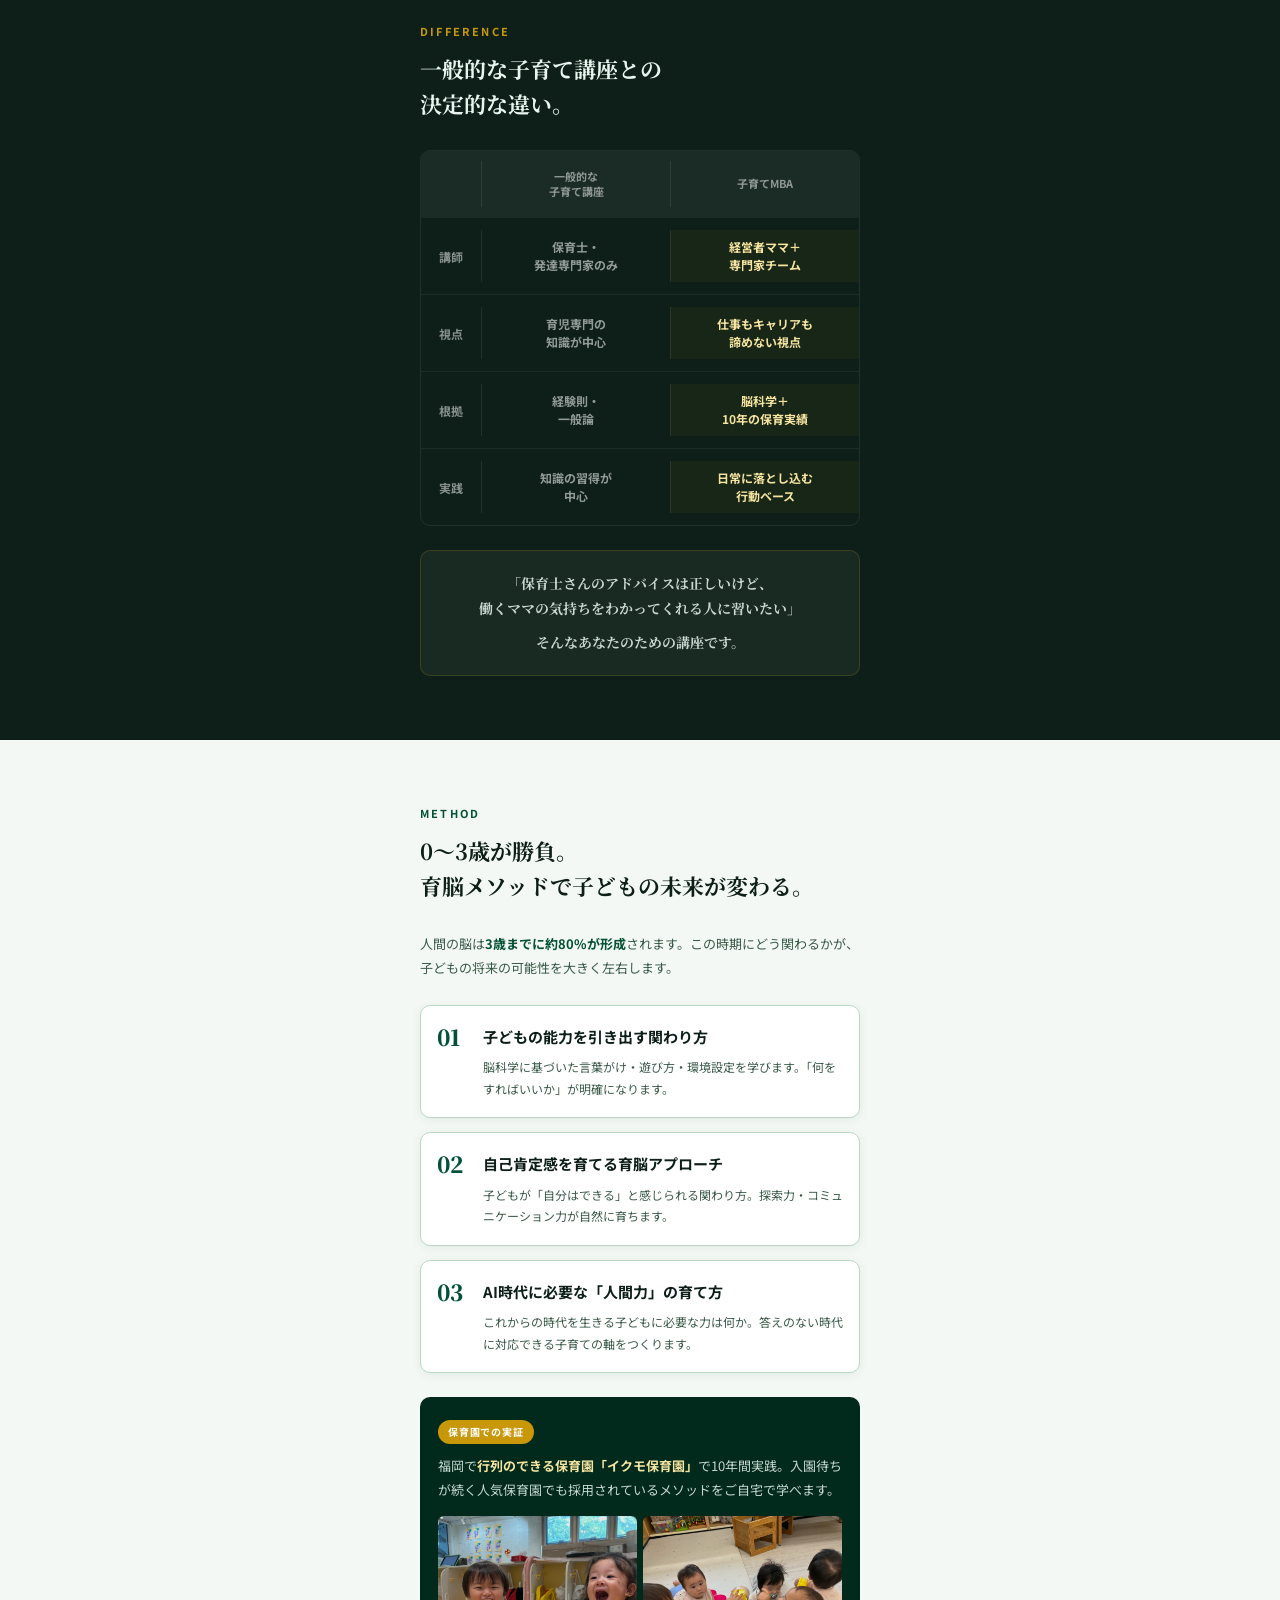
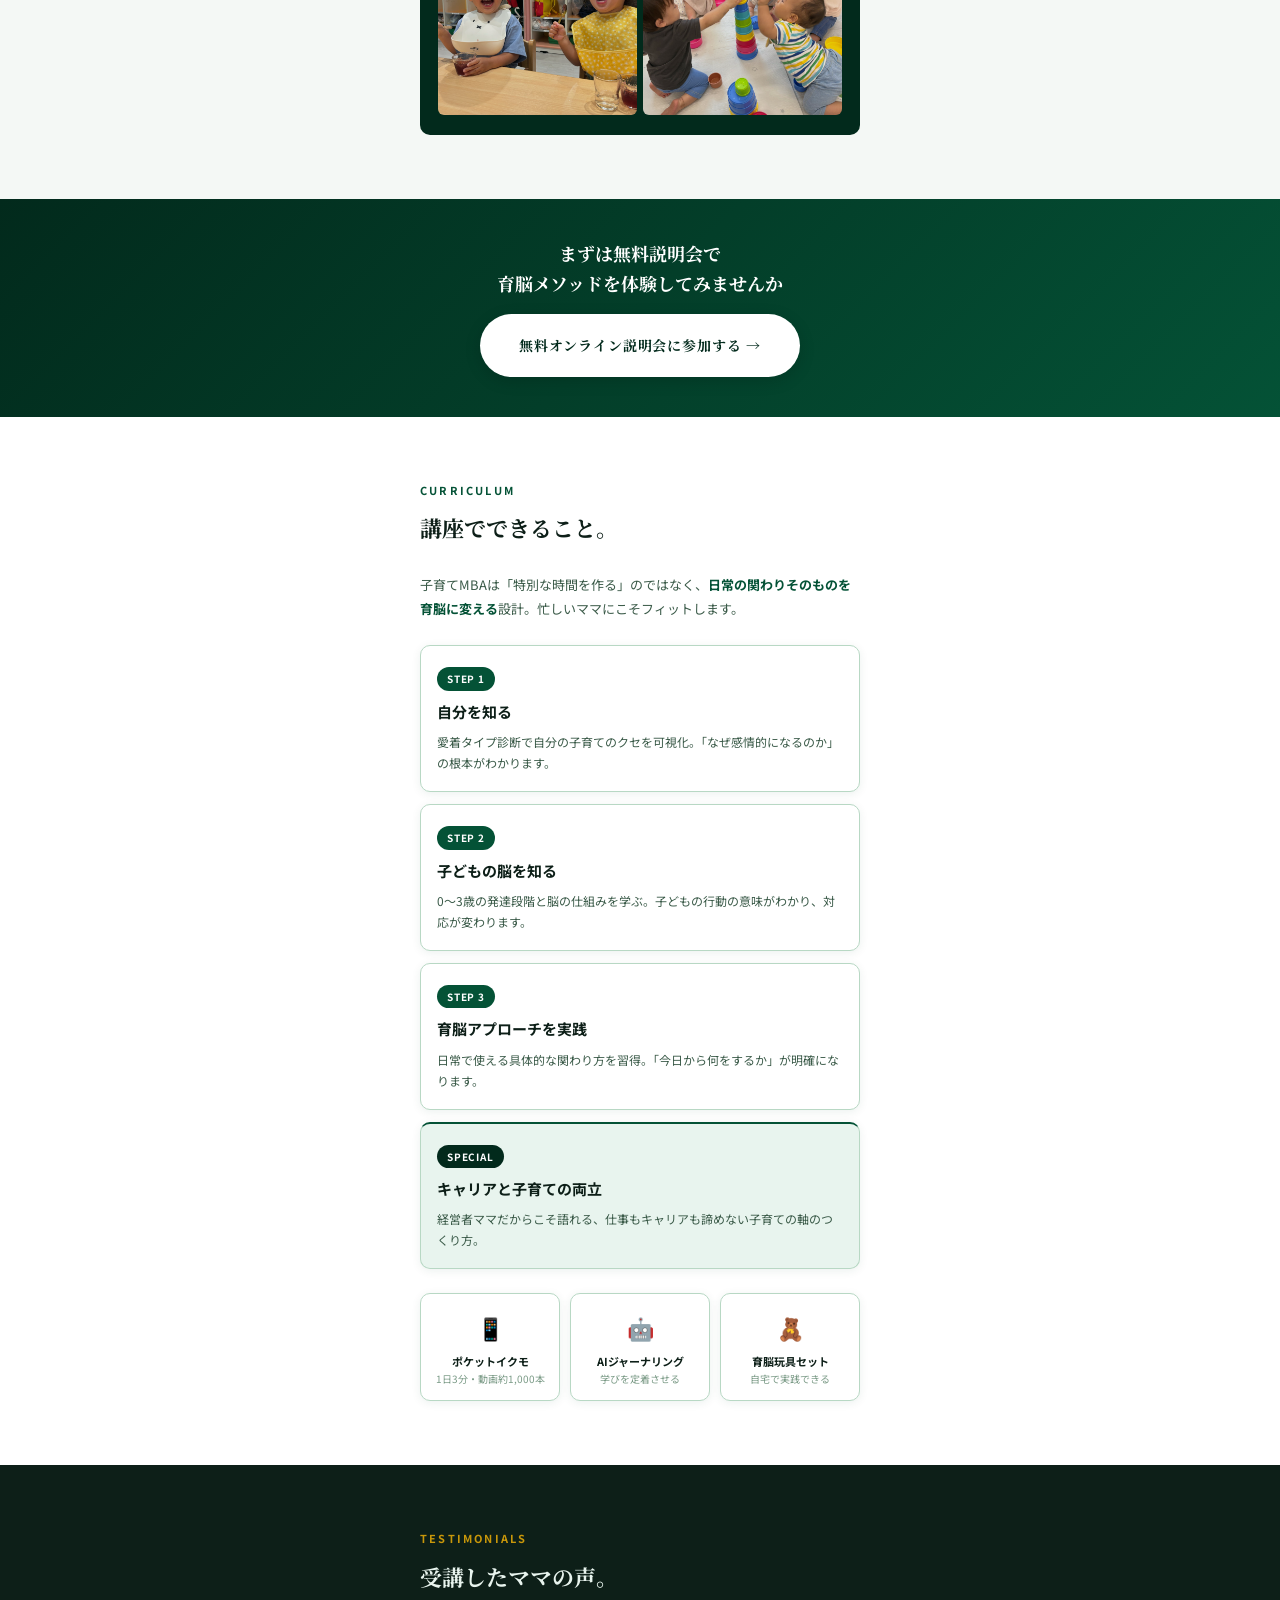
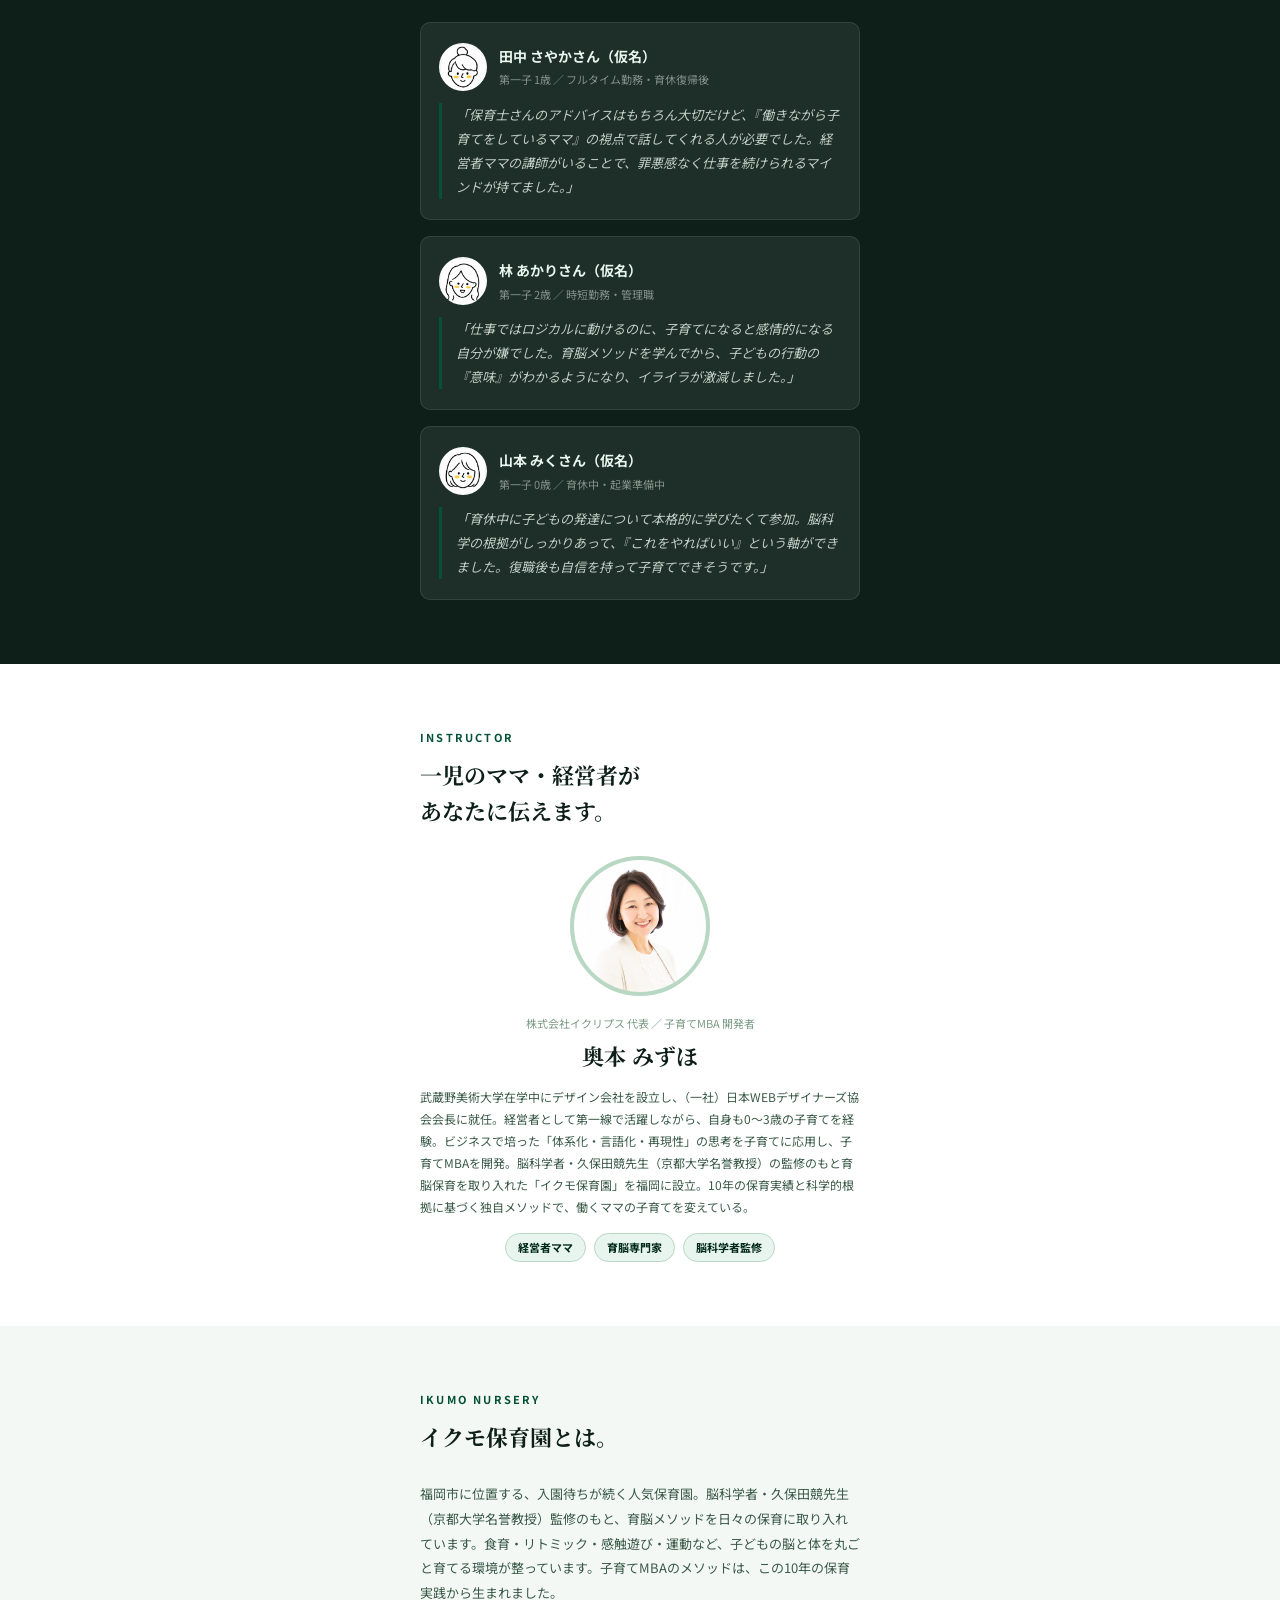
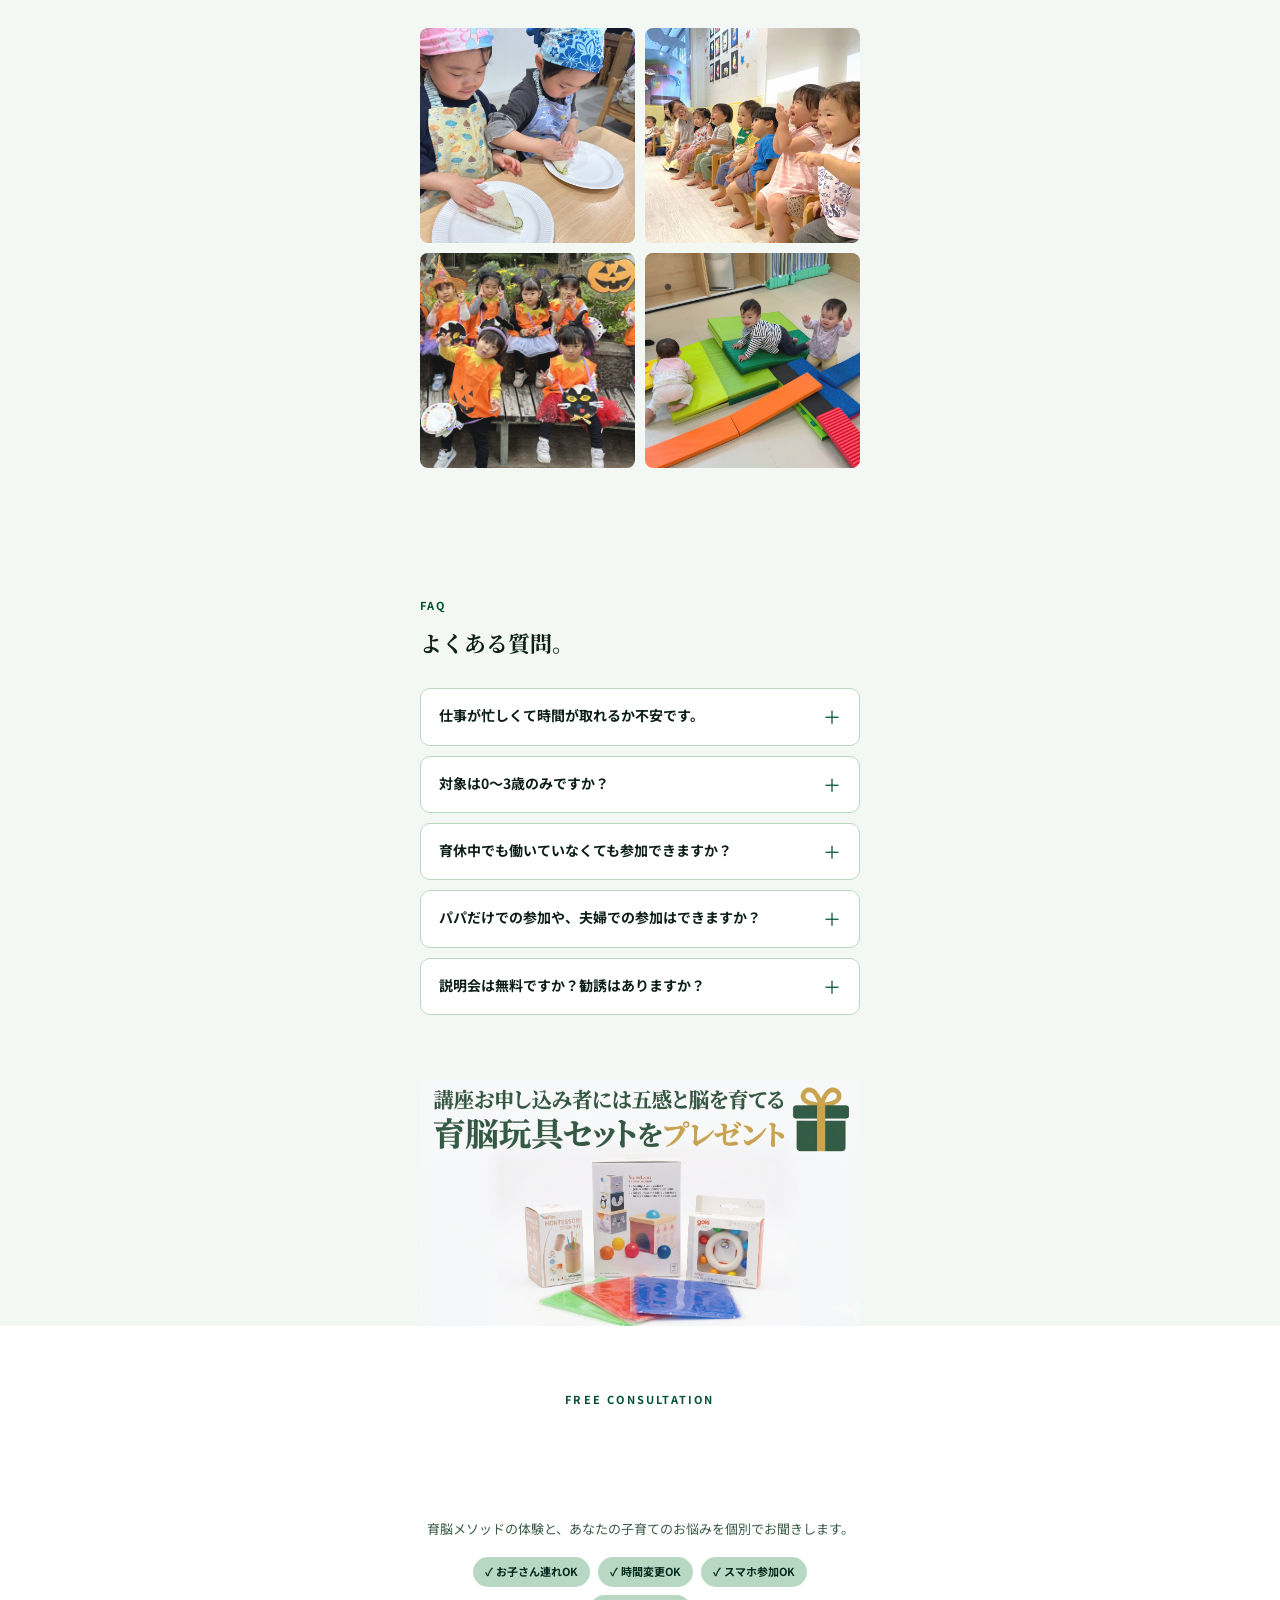
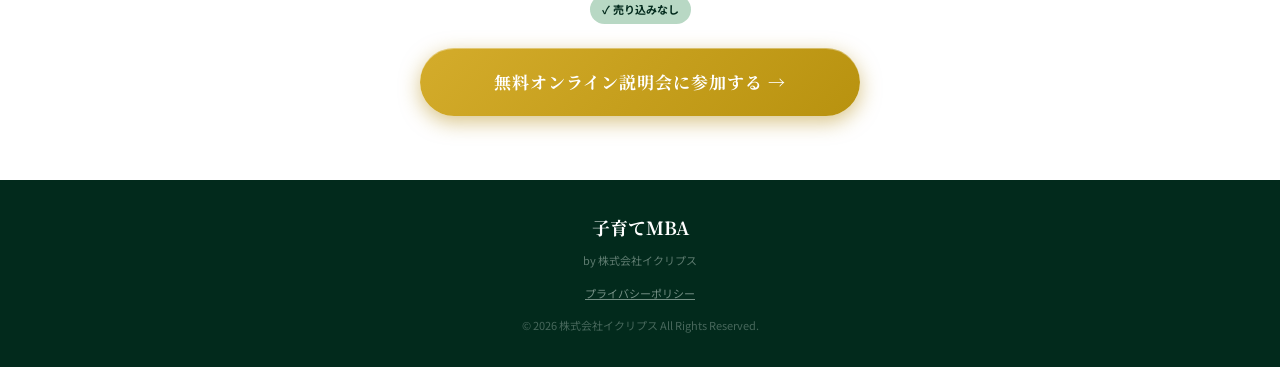
==== commit 84629e90: "fix: ファーストビュー直下スペースを62pxに変更（v5・v6）" ====
--- a/kosodate-mba/index.html
+++ b/kosodate-mba/index.html
@@ -40,7 +40,7 @@
   </section>
 
   <!-- イベントバナー①  -->
-  <div class="container" style="margin-top:72px">
+  <div class="container" style="margin-top:62px">
     <a href="https://sub.kosodate-mba.com/event/70TPlemD8r0L/register" target="_blank" rel="noopener">
       <img src="images/event-banner.png" alt="子育てMBA開講 耳だけ参加WELCOME 先着特典あり" class="event-banner">
     </a>
